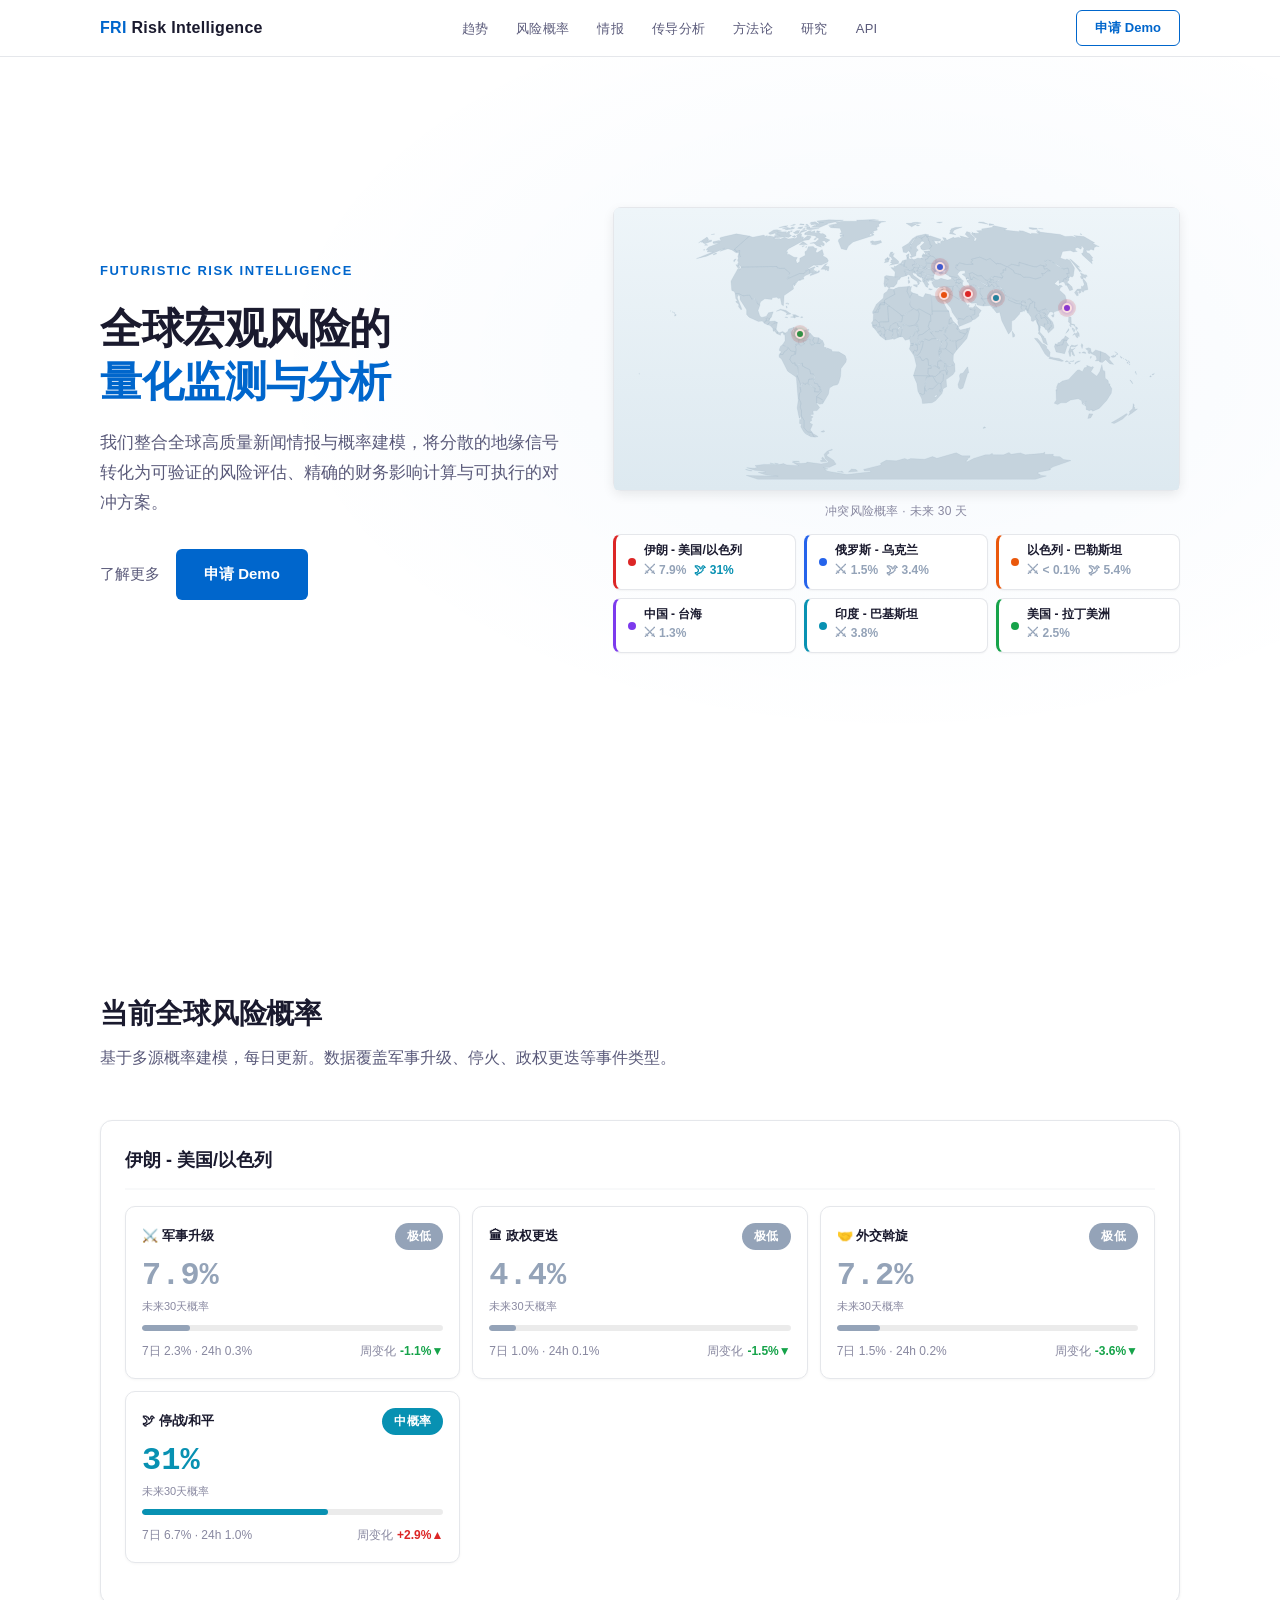
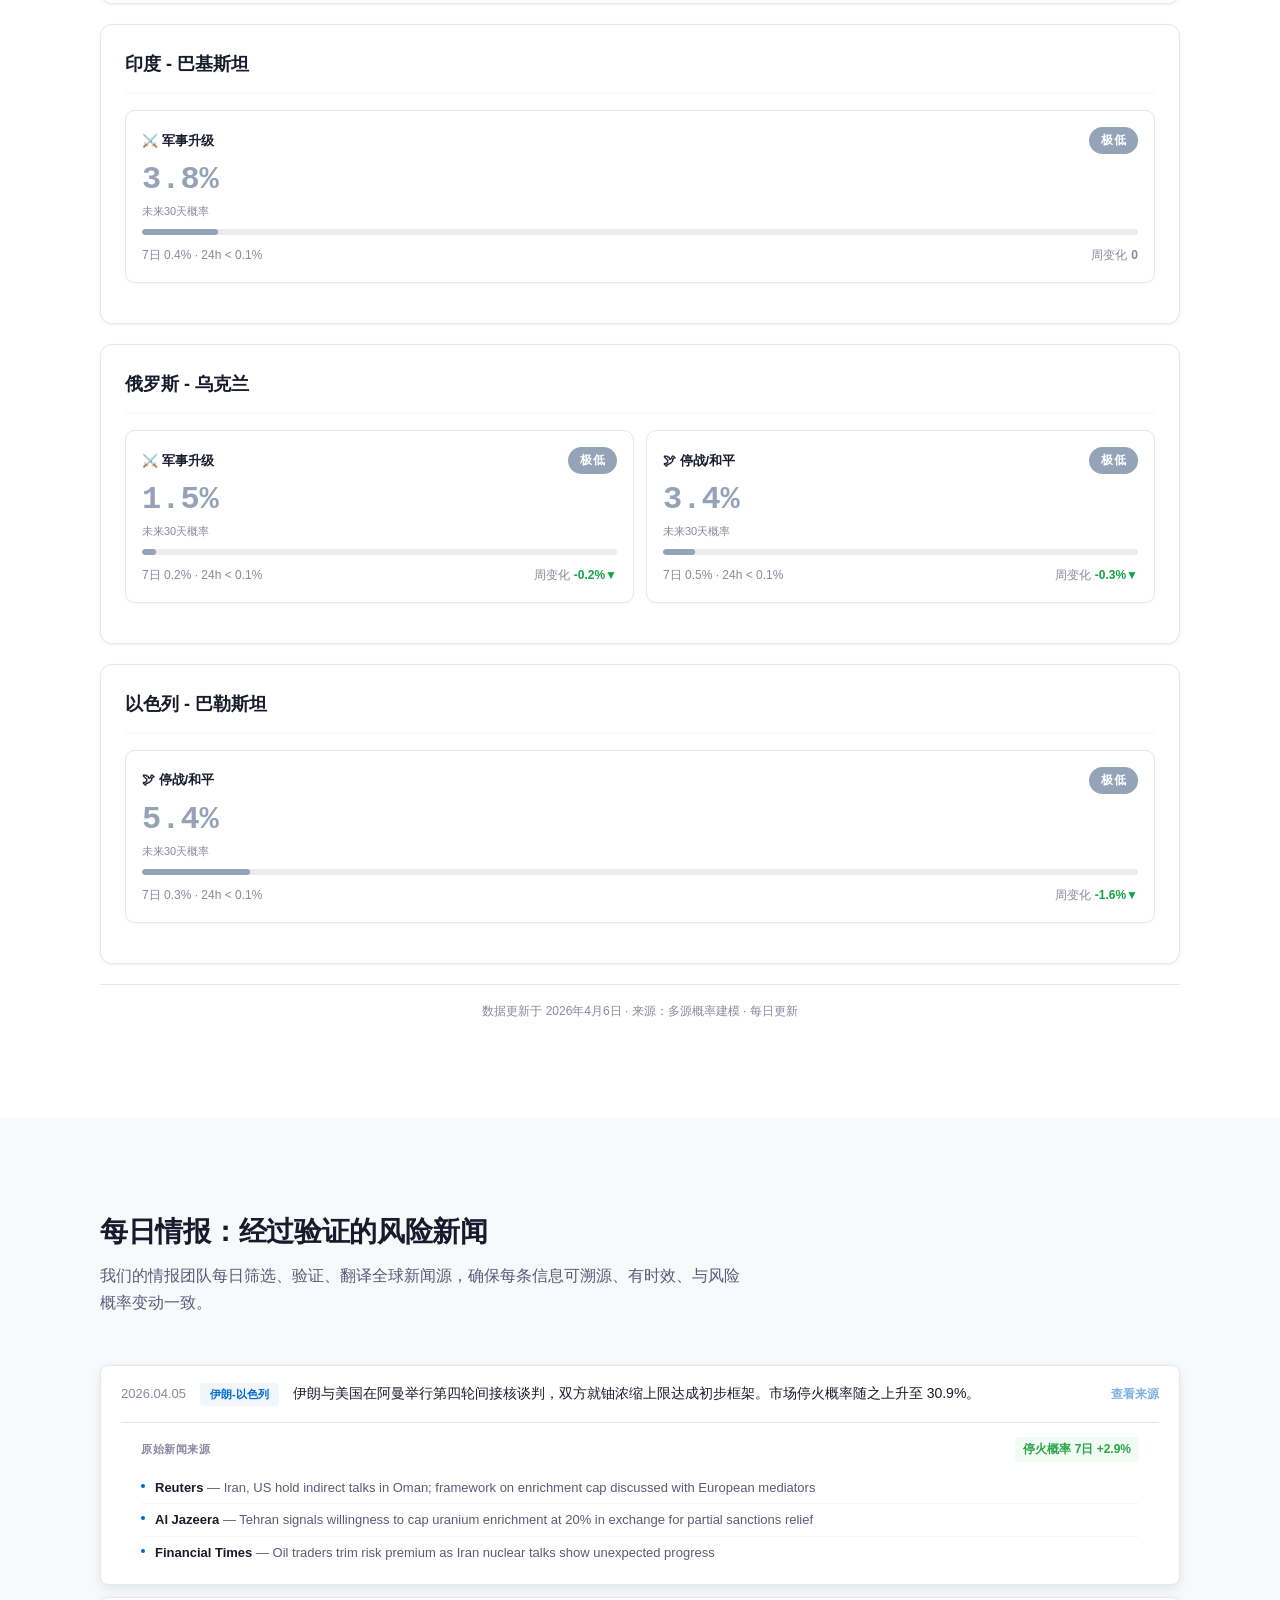
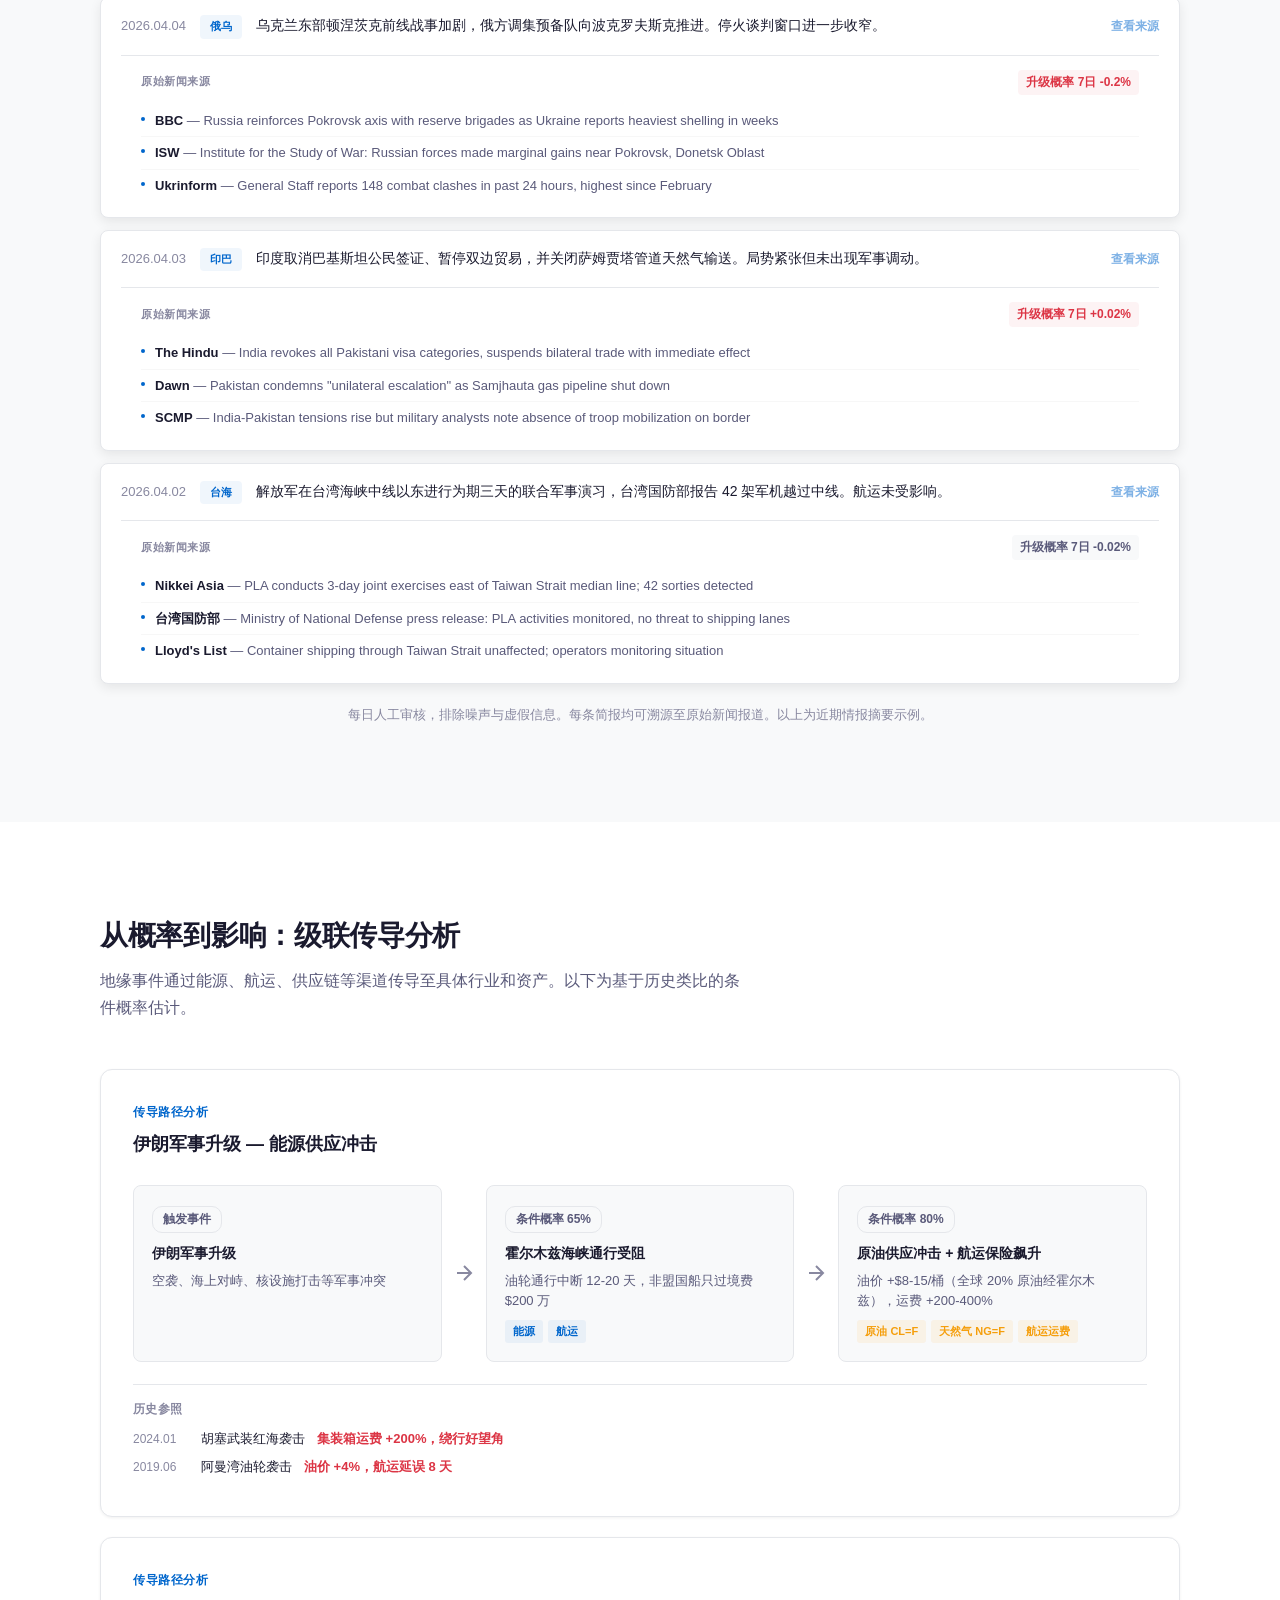
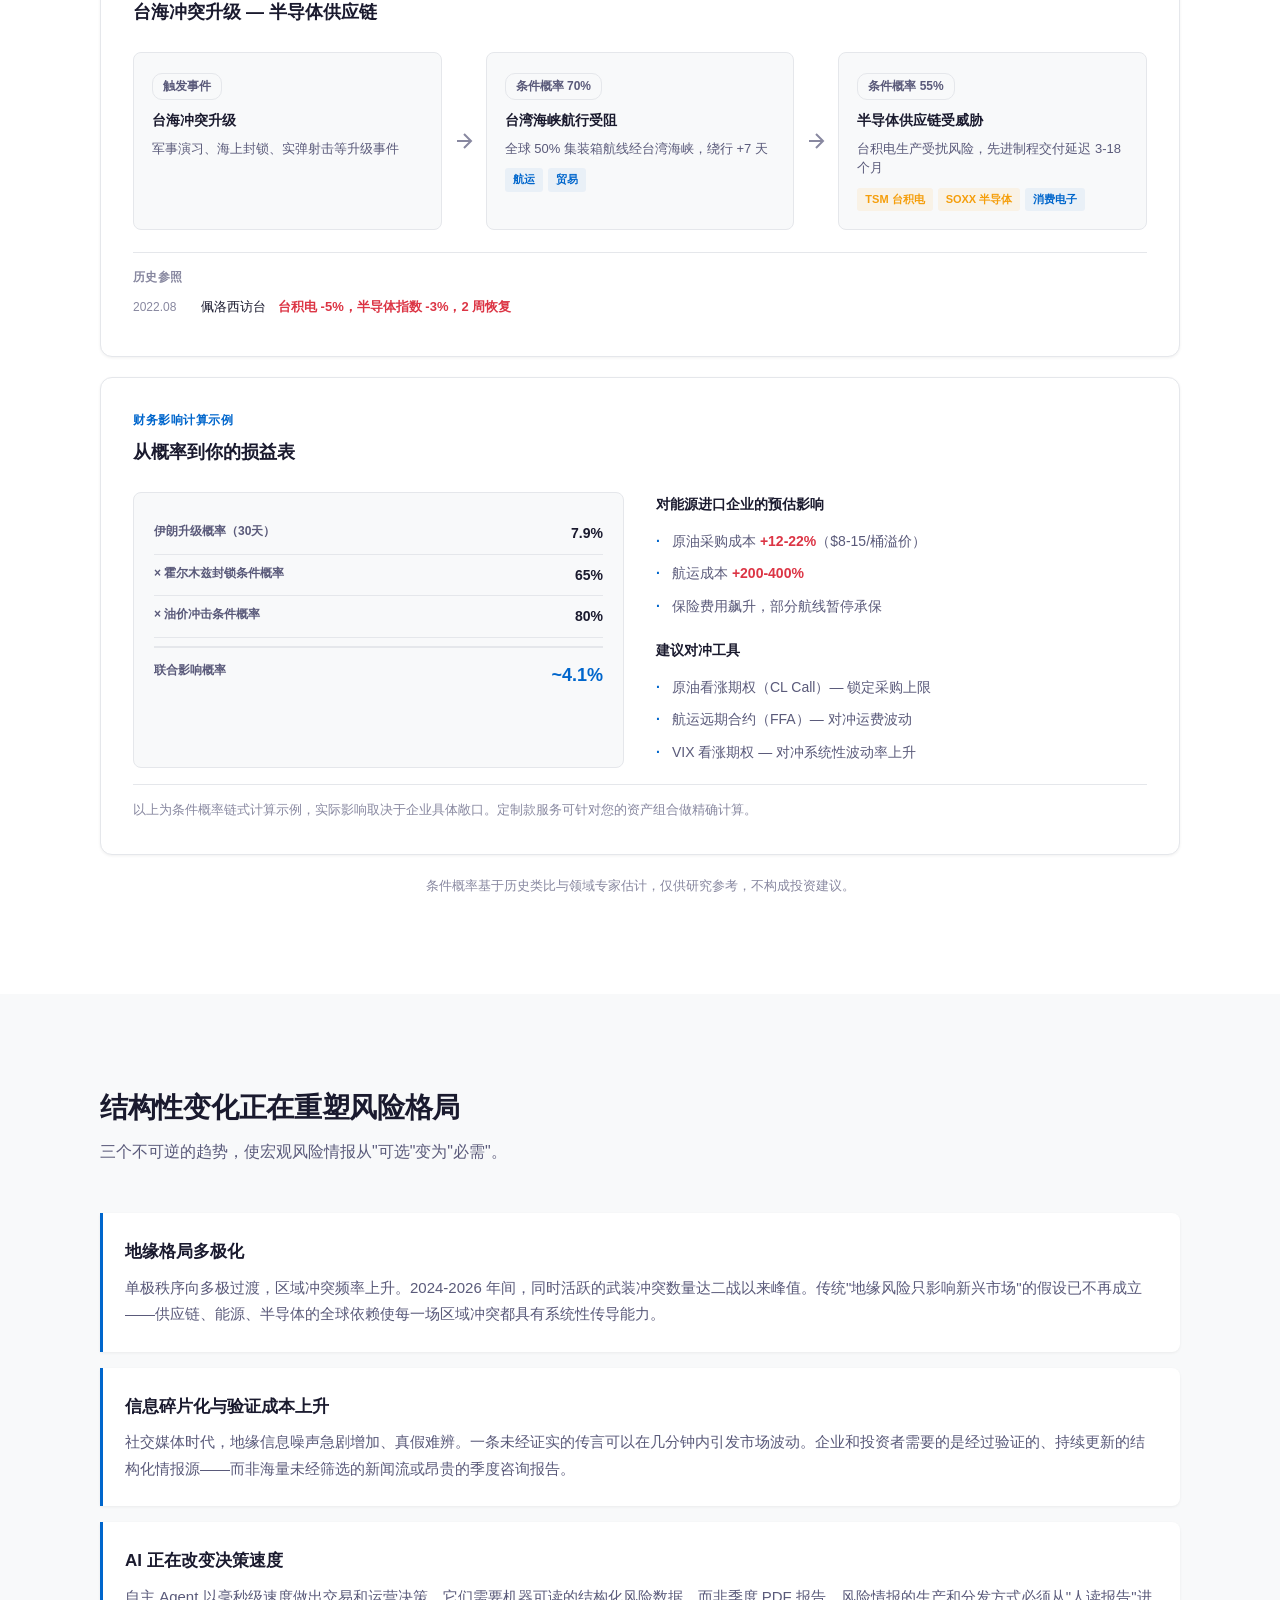
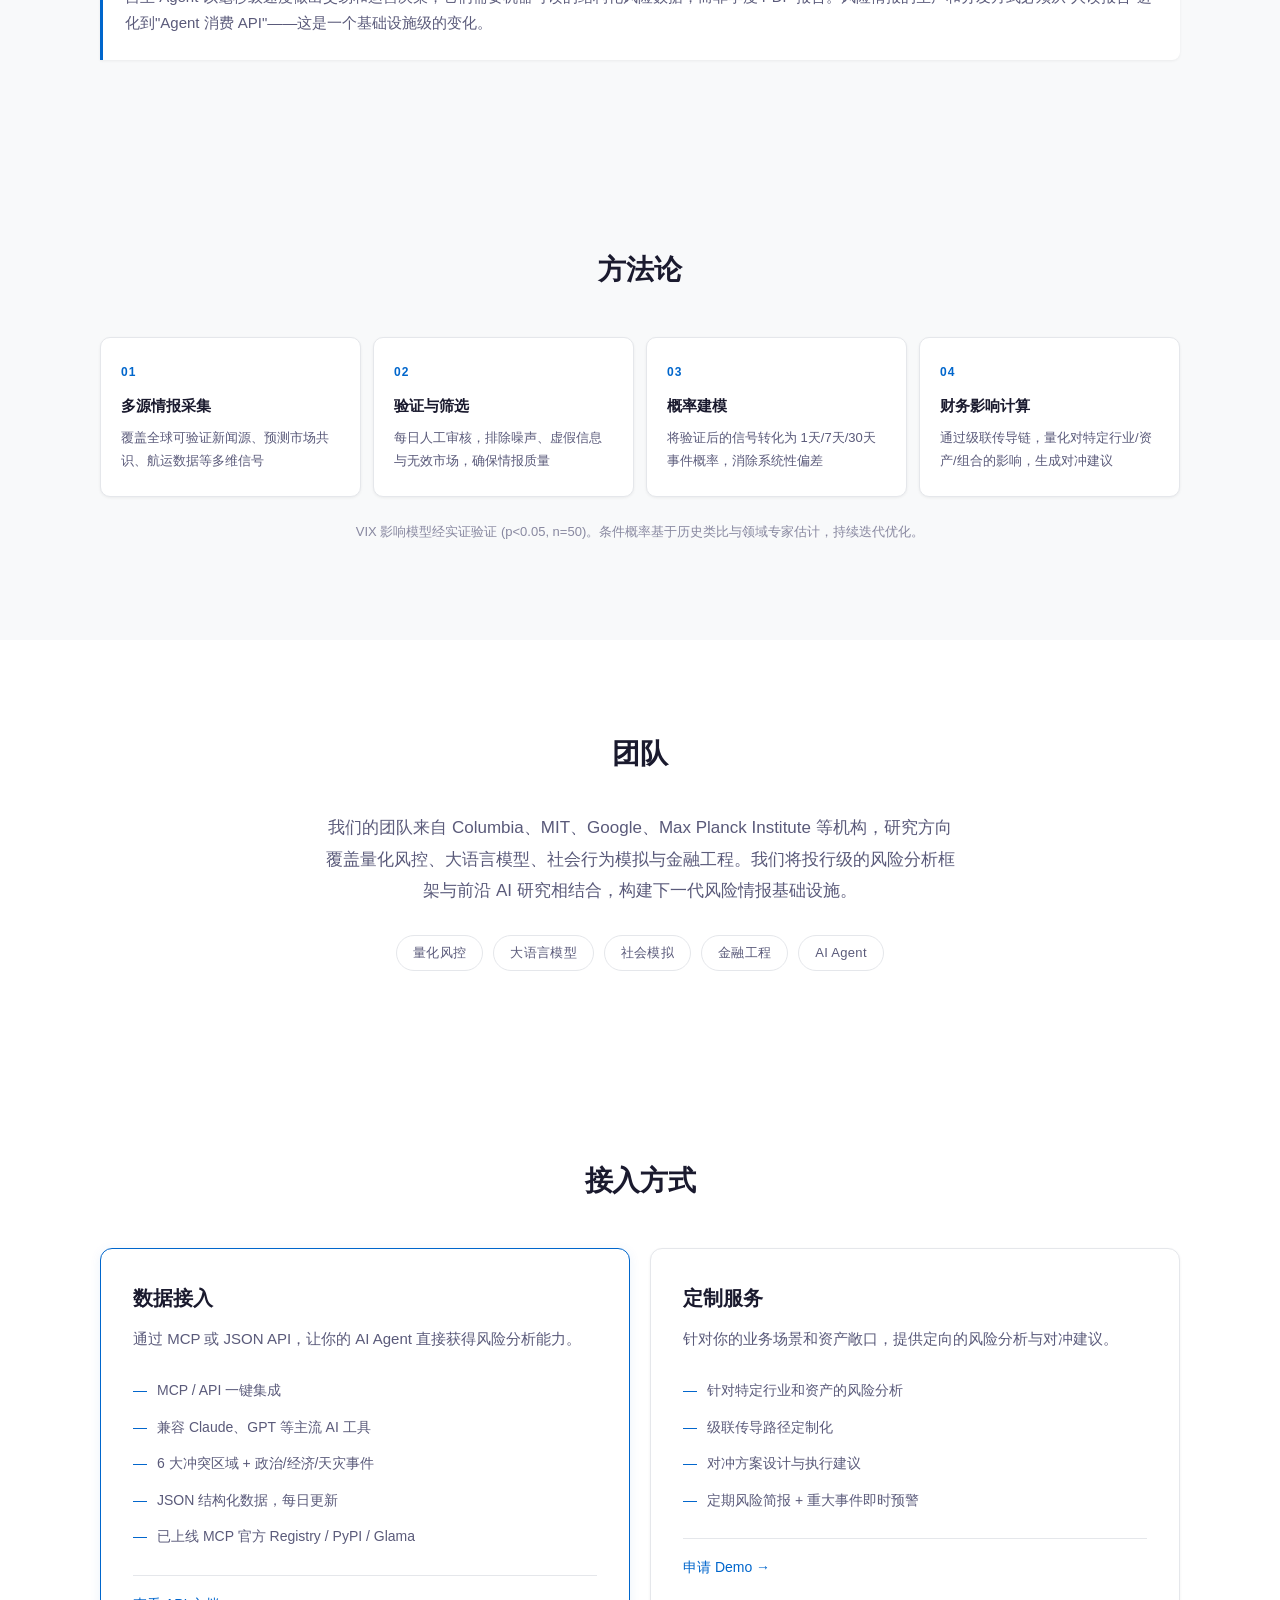
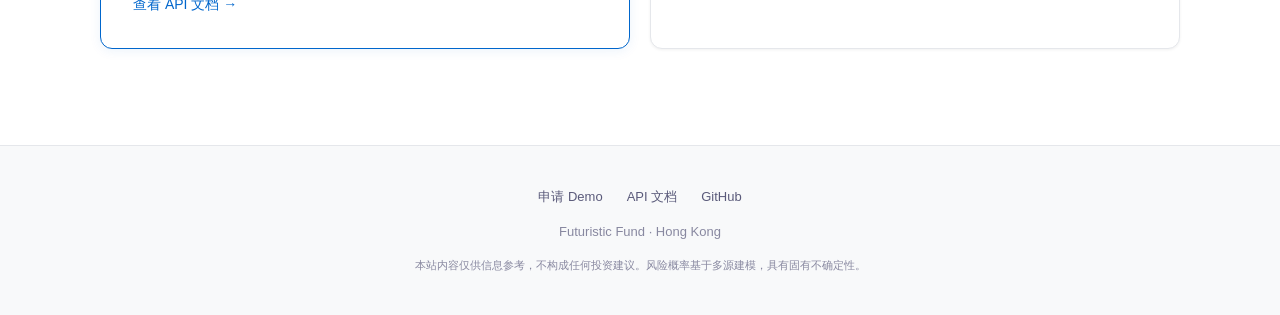
==== index.html @ d9638eed "layout: move trends below cascade, 2-col prob cards, extra-risks divider, mobile hamburger" ====
<!DOCTYPE html>
<html lang="zh-CN">
<head>
  <meta charset="UTF-8">
  <meta name="viewport" content="width=device-width, initial-scale=1.0">
  <title>Futuristic Risk Intelligence — 全球宏观风险量化监测</title>
  <meta name="description" content="用概率模型持续量化地缘冲突、政治变局、经济动荡等宏观风险。覆盖6大冲突区域，每日更新，为决策者提供结构化的风险视图。">
  <meta name="keywords" content="地缘风险情报,宏观风险监控,地缘政治风险分析,AI风控,风险概率预测,企业风控,供应链风险">

  <meta property="og:title" content="Futuristic Risk Intelligence — 全球宏观风险量化监测">
  <meta property="og:description" content="用概率模型持续量化地缘冲突、政治变局等宏观风险，为决策者提供结构化的风险视图。">
  <meta property="og:type" content="website">
  <meta property="og:url" content="https://futuristicrisks.com">
  <meta name="twitter:card" content="summary_large_image">
  <meta name="twitter:title" content="Futuristic Risk Intelligence">
  <meta name="twitter:description" content="全球宏观风险量化监测 — 覆盖6大冲突区域，每日更新">

  <script type="application/ld+json">
  {
    "@context": "https://schema.org",
    "@type": "Organization",
    "name": "Futuristic Risk Intelligence",
    "url": "https://futuristicrisks.com",
    "description": "全球宏观风险量化监测与分析服务"
  }
  </script>

  <link rel="stylesheet" href="css/style.css?v=3">
</head>
<body>

<!-- Navigation -->
<nav class="nav">
  <div class="nav-inner">
    <a href="index.html" class="nav-brand"><span>FRI</span> Risk Intelligence</a>
    <button class="nav-hamburger" onclick="this.classList.toggle('open');document.querySelector('.nav-links').classList.toggle('nav-open')" aria-label="菜单">
      <span></span><span></span><span></span>
    </button>
    <ul class="nav-links">
      <li><a href="#trends">趋势</a></li>
      <li><a href="#dashboard">风险概率</a></li>
      <li><a href="#news">情报</a></li>
      <li><a href="#cascade">传导分析</a></li>
      <li><a href="#method">方法论</a></li>
      <li><a href="blog/index.html">研究</a></li>
      <li><a href="api-docs.html">API</a></li>
    </ul>
    <a href="demo.html" class="nav-cta">申请 Demo</a>
  </div>
</nav>

<!-- S1: Hero -->
<section class="hero" id="hero">
  <div class="hero-bg"></div>
  <div class="container hero-grid">
    <div class="hero-text">
      <div class="hero-eyebrow">Futuristic Risk Intelligence</div>
      <h1>全球宏观风险的<br><span class="highlight">量化监测与分析</span></h1>
      <p class="hero-desc">
        我们整合全球高质量新闻情报与概率建模，将分散的地缘信号转化为可验证的风险评估、精确的财务影响计算与可执行的对冲方案。
      </p>
      <div class="hero-actions">
        <a href="#trends" class="hero-cta-secondary">了解更多</a>
        <a href="demo.html" class="hero-cta">申请 Demo</a>
      </div>
    </div>
    <div class="hero-visual">
      <div class="map-container">
        <svg class="world-map-svg" viewBox="0 0 960 480" xmlns="http://www.w3.org/2000/svg">
          <defs>
            <linearGradient id="ocean" x1="0" y1="0" x2="0" y2="1">
              <stop offset="0%" stop-color="#eef5f9"/>
              <stop offset="100%" stop-color="#dde9f0"/>
            </linearGradient>
          </defs>
          <rect width="960" height="480" fill="url(#ocean)" rx="8"/>
          <path d="M 917.5,281.1 L 917.2,282.4 L 913.8,283.7 L 913.7,282.6 L 917.5,281.1 Z M 912.0,285.1 L 912.5,286.8 L 909.7,286.9 L 911.0,284.7 L 912.0,285.1 Z M 43.0,280.9 L 43.0,282.3 L 42.8,282.4 L 42.5,281.1 L 43.0,280.9 Z M 563.4,239.0 L 576.3,249.3 L 576.0,259.9 L 578.6,265.0 L 576.7,266.7 L 564.5,268.4 L 562.6,262.5 L 555.3,259.5 L 552.7,254.5 L 552.1,248.9 L 555.6,245.7 L 554.8,239.5 L 563.4,239.0 Z M 459.4,159.3 L 459.3,164.3 L 451.4,164.1 L 451.3,171.3 L 449.1,171.5 L 448.8,177.0 L 438.9,177.9 L 444.5,176.5 L 452.9,161.5 L 459.1,160.8 L 459.4,159.3 Z M 216.1,100.4 L 212.7,96.6 L 209.7,95.5 L 211.8,91.5 L 210.0,90.3 L 210.5,86.3 L 215.1,82.0 L 213.2,80.3 L 213.4,72.0 L 207.3,74.2 L 207.0,71.4 L 203.9,70.7 L 230.0,47.7 L 235.7,49.6 L 254.9,45.9 L 256.4,48.2 L 260.6,46.6 L 258.8,48.4 L 264.9,47.5 L 273.8,49.5 L 275.0,50.7 L 271.3,51.9 L 274.1,52.4 L 281.2,51.7 L 281.8,53.2 L 289.8,49.8 L 295.8,52.5 L 306.7,51.1 L 304.8,53.4 L 311.7,49.2 L 309.7,46.8 L 315.7,42.6 L 318.5,44.0 L 318.7,46.5 L 316.1,47.7 L 319.1,48.2 L 317.2,50.6 L 321.0,48.7 L 322.0,50.2 L 320.6,53.6 L 328.7,47.3 L 333.4,47.8 L 335.0,48.9 L 331.4,53.8 L 322.4,55.1 L 296.5,69.1 L 292.2,74.1 L 294.9,74.5 L 293.9,78.9 L 297.0,78.4 L 305.9,83.6 L 311.3,84.0 L 309.0,88.9 L 310.9,94.4 L 315.4,90.8 L 315.6,85.3 L 324.9,80.4 L 324.1,74.5 L 327.9,71.8 L 330.0,65.6 L 338.4,65.3 L 341.4,68.5 L 344.7,68.7 L 342.6,74.1 L 344.9,76.0 L 353.6,70.6 L 356.1,79.2 L 354.6,80.9 L 361.9,85.4 L 363.9,89.0 L 363.0,91.9 L 352.1,97.0 L 338.5,97.1 L 325.0,106.3 L 340.4,99.8 L 341.9,101.1 L 339.2,102.9 L 339.0,107.9 L 341.4,109.3 L 345.2,108.9 L 348.3,105.8 L 349.0,108.8 L 345.7,110.5 L 333.1,115.1 L 333.7,112.7 L 338.3,110.5 L 332.2,110.9 L 332.5,105.6 L 329.7,104.6 L 322.4,111.3 L 315.0,111.3 L 294.8,120.4 L 293.6,119.6 L 297.5,115.2 L 298.5,110.3 L 289.2,102.3 L 282.0,102.7 L 276.9,101.3 L 276.8,99.3 L 216.1,100.4 Z M 319.0,65.2 L 321.1,64.1 L 323.7,64.1 L 320.3,66.0 L 319.0,65.2 Z M 343.9,40.6 L 344.6,38.5 L 350.2,39.9 L 349.9,40.5 L 343.9,40.6 Z M 325.4,66.2 L 326.6,65.4 L 327.6,66.0 L 326.0,67.3 L 325.4,66.2 Z M 325.0,35.8 L 323.2,36.6 L 319.6,35.9 L 324.5,34.3 L 325.0,35.8 Z M 330.6,30.4 L 329.8,30.4 L 327.0,30.3 L 330.4,29.8 L 330.6,30.4 Z M 329.1,27.9 L 328.8,29.3 L 325.2,29.2 L 326.5,27.6 L 329.1,27.9 Z M 332.8,37.1 L 326.7,36.1 L 327.7,32.9 L 323.5,32.0 L 328.3,31.3 L 332.4,31.9 L 333.7,34.4 L 348.1,35.0 L 332.8,37.1 Z M 304.7,29.1 L 306.5,29.4 L 299.9,29.9 L 302.1,29.3 L 304.7,29.1 Z M 307.1,27.8 L 308.5,28.2 L 303.4,28.6 L 306.4,27.7 L 307.1,27.8 Z M 362.5,94.2 L 358.6,98.2 L 365.3,99.7 L 364.2,106.8 L 361.9,106.3 L 362.5,103.8 L 359.3,106.1 L 358.0,104.1 L 351.5,104.2 L 358.2,95.8 L 362.5,94.2 Z M 323.5,58.7 L 328.4,62.1 L 314.6,62.5 L 320.8,57.1 L 323.5,58.7 Z M 344.8,41.6 L 347.1,40.7 L 351.2,43.9 L 354.7,43.4 L 359.2,45.8 L 360.5,48.9 L 356.6,50.0 L 366.7,54.4 L 360.6,58.9 L 357.2,55.6 L 354.6,55.9 L 353.6,57.2 L 357.2,60.4 L 357.2,62.9 L 355.6,64.7 L 349.8,62.0 L 352.5,66.5 L 344.4,64.1 L 339.7,59.7 L 332.6,60.0 L 342.5,57.8 L 347.6,53.4 L 347.5,51.5 L 342.4,49.6 L 343.1,47.5 L 323.3,45.2 L 326.0,44.2 L 323.5,44.2 L 324.9,41.9 L 330.6,39.0 L 335.5,38.4 L 333.1,41.2 L 341.3,38.5 L 340.9,42.3 L 344.8,41.6 Z M 321.6,37.6 L 327.7,38.2 L 315.6,42.3 L 317.5,39.2 L 321.6,37.6 Z M 280.0,33.3 L 290.4,30.4 L 295.4,30.1 L 290.6,32.5 L 280.0,33.3 Z M 205.4,86.9 L 207.5,86.7 L 203.7,91.8 L 203.3,88.6 L 205.4,86.9 Z M 316.9,26.8 L 322.9,27.8 L 322.8,28.7 L 314.9,28.6 L 316.9,26.8 Z M 213.7,101.7 L 209.7,100.9 L 207.0,96.2 L 212.2,96.9 L 213.7,101.7 Z M 277.2,36.9 L 284.7,39.1 L 275.8,41.2 L 270.7,43.8 L 264.9,44.9 L 262.5,42.7 L 271.1,37.3 L 277.2,36.9 Z M 303.8,33.9 L 307.3,33.6 L 304.0,35.7 L 292.7,37.0 L 290.1,37.1 L 295.4,35.4 L 285.8,35.3 L 293.2,32.6 L 300.7,34.7 L 301.0,32.7 L 304.9,32.1 L 303.8,33.9 Z M 298.9,40.0 L 297.6,44.7 L 301.6,46.9 L 296.4,49.9 L 291.0,48.9 L 276.4,50.4 L 272.8,48.9 L 272.6,47.1 L 282.2,46.1 L 273.0,45.7 L 278.1,44.0 L 273.0,43.4 L 278.6,40.8 L 292.8,40.2 L 292.6,43.2 L 295.7,40.0 L 298.9,40.0 Z M 308.4,40.8 L 308.0,39.3 L 311.1,38.3 L 316.0,38.5 L 313.1,40.2 L 314.7,41.1 L 312.5,43.2 L 307.4,43.9 L 304.4,41.3 L 308.4,40.8 Z M 300.0,38.8 L 302.4,38.7 L 303.1,39.2 L 300.1,40.7 L 300.0,38.8 Z M 321.2,32.0 L 317.5,35.7 L 311.7,34.5 L 313.6,32.9 L 321.2,32.0 Z M 334.8,24.3 L 341.8,23.2 L 347.4,26.7 L 334.1,28.7 L 336.2,26.6 L 332.5,26.0 L 334.8,24.3 Z M 344.5,22.0 L 365.0,20.0 L 389.6,20.8 L 361.2,26.8 L 363.1,27.0 L 349.0,33.2 L 335.1,32.6 L 340.4,29.6 L 344.8,30.3 L 341.9,28.6 L 348.6,26.7 L 347.8,25.0 L 355.9,24.6 L 347.3,24.5 L 344.5,22.0 Z M 343.2,53.0 L 341.5,53.7 L 339.4,53.8 L 341.3,51.3 L 344.2,51.7 L 343.2,53.0 Z M 308.9,48.2 L 307.4,49.9 L 302.4,48.4 L 306.8,46.7 L 308.9,48.2 Z M 342.2,98.0 L 345.6,98.5 L 347.3,100.1 L 343.7,99.3 L 342.2,98.0 Z M 340.7,105.7 L 341.0,107.0 L 344.5,107.3 L 342.3,108.6 L 339.8,107.5 L 340.7,105.7 Z M 216.1,100.4 L 276.8,99.3 L 276.9,101.3 L 282.0,102.7 L 289.2,102.3 L 298.5,110.3 L 294.3,120.4 L 315.0,111.3 L 322.4,111.3 L 329.7,104.6 L 332.5,105.6 L 332.3,111.8 L 324.3,114.9 L 321.5,118.6 L 322.8,120.5 L 313.8,122.5 L 317.8,122.5 L 313.1,123.0 L 309.4,128.0 L 308.4,126.4 L 308.6,129.5 L 305.6,132.7 L 306.3,127.4 L 305.4,130.3 L 304.0,129.9 L 304.9,137.4 L 288.9,148.8 L 287.8,166.2 L 284.9,164.3 L 282.4,153.0 L 278.9,153.8 L 276.3,151.7 L 268.6,152.4 L 268.4,155.2 L 256.1,154.3 L 249.2,158.9 L 247.1,164.4 L 243.9,162.9 L 241.2,154.5 L 234.1,154.9 L 230.1,147.9 L 219.1,149.1 L 211.7,145.2 L 205.9,145.8 L 204.2,141.6 L 200.0,140.0 L 198.6,124.2 L 210.6,102.6 L 213.8,103.0 L 213.3,105.6 L 216.1,100.4 Z M 104.8,180.4 L 105.8,182.0 L 103.3,183.7 L 102.9,181.5 L 104.8,180.4 Z M 103.8,178.5 L 102.6,179.1 L 102.1,178.1 L 102.4,177.8 L 103.8,178.5 Z M 102.2,177.4 L 102.0,177.7 L 100.8,177.6 L 101.0,177.3 L 102.2,177.4 Z M 99.5,175.9 L 100.1,177.0 L 100.0,177.1 L 99.0,177.0 L 99.5,175.9 Z M 96.6,174.5 L 96.2,175.4 L 95.5,174.9 L 96.1,174.4 L 96.6,174.5 Z M 154.3,70.5 L 152.9,72.1 L 151.9,70.9 L 154.3,70.5 Z M 173.4,76.6 L 174.6,77.6 L 168.5,79.8 L 169.1,78.0 L 173.4,76.6 Z M 230.0,47.7 L 203.9,70.7 L 207.0,71.4 L 207.3,74.2 L 213.4,72.0 L 213.2,80.3 L 215.1,82.0 L 211.6,84.9 L 210.2,83.1 L 212.1,76.2 L 207.2,76.0 L 200.3,71.2 L 193.6,69.2 L 179.7,73.6 L 187.9,68.2 L 157.5,81.8 L 140.0,86.0 L 168.5,74.2 L 158.0,74.8 L 160.9,71.5 L 157.7,71.9 L 156.9,70.1 L 161.0,66.2 L 179.0,59.4 L 170.1,60.3 L 168.1,59.7 L 168.2,57.3 L 177.9,55.1 L 181.6,56.2 L 179.7,50.8 L 182.5,49.6 L 207.8,43.9 L 230.0,47.7 Z M 155.1,61.9 L 157.2,62.1 L 159.3,63.1 L 153.9,63.1 L 155.1,61.9 Z M 667.4,99.8 L 665.0,101.9 L 665.4,105.8 L 660.7,104.9 L 661.1,109.8 L 656.3,111.5 L 660.1,116.3 L 659.6,118.6 L 645.2,115.9 L 644.3,118.1 L 639.0,117.6 L 634.2,123.2 L 630.3,121.8 L 624.1,114.8 L 617.9,115.4 L 608.5,109.7 L 603.2,111.3 L 606.0,121.4 L 601.0,118.6 L 597.9,120.1 L 597.2,117.3 L 591.1,112.3 L 596.7,110.6 L 595.6,106.2 L 586.1,107.0 L 580.2,102.0 L 580.2,99.4 L 581.1,96.5 L 583.8,98.0 L 583.5,96.1 L 587.0,93.2 L 598.4,96.0 L 610.1,95.5 L 606.1,92.4 L 608.8,89.7 L 607.2,87.0 L 621.3,83.4 L 632.6,88.4 L 638.5,85.7 L 649.7,95.4 L 650.2,94.0 L 656.6,94.8 L 667.4,99.8 Z M 606.0,121.4 L 603.2,111.3 L 608.5,109.7 L 617.9,115.4 L 624.1,114.8 L 630.3,121.8 L 634.2,123.2 L 638.9,118.8 L 638.3,120.8 L 644.8,122.6 L 642.5,124.6 L 639.8,124.4 L 639.3,122.4 L 636.5,123.0 L 635.7,126.3 L 633.7,126.2 L 636.4,130.1 L 635.8,132.9 L 610.9,117.4 L 607.8,120.0 L 608.5,121.4 L 606.0,121.4 Z M 826.5,243.6 L 835.2,247.1 L 842.3,253.3 L 840.9,256.9 L 848.6,265.8 L 842.0,264.5 L 834.9,257.6 L 829.3,262.3 L 825.4,261.7 L 826.5,243.6 Z M 855.0,246.5 L 855.3,249.6 L 854.4,246.9 L 850.3,244.0 L 855.0,246.5 Z M 851.3,252.6 L 847.3,253.9 L 844.0,252.3 L 848.6,250.2 L 850.2,251.5 L 853.7,247.9 L 851.3,252.6 Z M 859.9,251.2 L 862.8,254.5 L 862.4,255.3 L 860.7,254.5 L 859.9,251.2 Z M 826.5,243.6 L 825.4,261.7 L 823.4,259.4 L 817.2,259.7 L 820.0,256.7 L 818.6,251.3 L 808.4,246.2 L 806.7,247.8 L 804.4,244.2 L 808.6,242.5 L 805.0,242.5 L 800.9,238.9 L 805.5,237.4 L 809.4,238.5 L 810.4,244.0 L 812.8,245.7 L 817.9,241.1 L 826.5,243.6 Z M 786.1,261.1 L 784.5,264.6 L 782.4,265.2 L 783.6,262.2 L 786.1,261.1 Z M 809.2,255.5 L 809.1,253.4 L 810.2,251.5 L 810.6,253.6 L 809.2,255.5 Z M 769.6,224.8 L 768.3,227.3 L 772.6,233.8 L 769.7,234.1 L 765.3,247.5 L 750.9,244.5 L 747.9,235.2 L 749.6,230.7 L 751.7,234.2 L 759.8,232.9 L 761.8,232.3 L 764.6,224.3 L 769.6,224.8 Z M 797.9,244.1 L 800.6,244.9 L 801.4,247.1 L 794.3,245.8 L 797.9,244.1 Z M 791.7,246.9 L 790.0,246.4 L 789.6,245.2 L 792.1,245.0 L 791.7,246.9 Z M 794.5,230.3 L 796.4,233.2 L 795.0,238.8 L 793.2,233.5 L 794.5,230.3 Z M 782.2,233.9 L 787.9,232.4 L 784.1,235.7 L 775.5,235.7 L 775.1,237.8 L 777.3,240.3 L 783.3,238.0 L 778.7,241.6 L 782.4,251.2 L 780.1,251.0 L 781.4,248.8 L 778.4,249.1 L 777.3,243.6 L 775.6,244.5 L 775.6,251.7 L 774.0,252.1 L 771.9,244.1 L 775.1,234.8 L 777.2,232.7 L 782.2,233.9 Z M 774.4,264.9 L 771.3,262.9 L 773.6,262.4 L 775.6,264.1 L 774.4,264.9 Z M 777.3,260.1 L 779.0,259.9 L 781.2,258.9 L 780.8,260.4 L 773.8,260.9 L 777.3,260.1 Z M 769.8,259.6 L 771.9,260.6 L 765.9,261.5 L 769.0,258.9 L 769.8,259.6 Z M 746.2,254.2 L 756.2,255.7 L 763.5,259.6 L 760.7,260.7 L 738.5,255.4 L 740.3,252.7 L 746.2,254.2 Z M 736.6,239.3 L 740.7,244.9 L 739.7,252.6 L 737.0,252.7 L 732.0,248.1 L 722.4,231.3 L 713.9,221.1 L 719.3,221.7 L 727.4,230.5 L 732.0,232.4 L 735.3,236.0 L 734.3,238.3 L 736.6,239.3 Z M 336.4,382.0 L 346.1,387.5 L 345.7,388.8 L 338.9,387.9 L 336.4,382.0 Z M 344.1,320.4 L 344.1,332.2 L 349.4,339.0 L 344.9,344.1 L 337.9,344.4 L 338.6,350.5 L 333.3,350.6 L 334.4,353.3 L 338.2,354.7 L 335.1,357.3 L 335.6,361.5 L 332.2,362.9 L 332.3,364.9 L 337.3,367.5 L 333.2,376.9 L 337.1,381.3 L 328.8,380.3 L 322.6,373.1 L 322.9,360.8 L 318.5,353.8 L 318.4,343.6 L 316.3,338.4 L 317.6,331.5 L 314.3,323.6 L 314.8,315.5 L 317.4,311.2 L 316.1,304.6 L 318.6,303.2 L 320.5,297.1 L 325.3,299.8 L 326.0,297.5 L 328.8,297.7 L 334.1,302.8 L 341.8,306.4 L 340.5,311.8 L 347.5,312.6 L 350.7,307.4 L 352.2,311.3 L 344.1,320.4 Z M 336.4,382.0 L 338.9,387.9 L 342.2,389.1 L 334.3,388.4 L 324.0,382.6 L 332.9,385.8 L 333.3,382.8 L 336.4,382.0 Z M 311.3,285.3 L 317.0,300.0 L 319.1,300.3 L 316.1,304.6 L 317.4,311.2 L 314.8,315.5 L 314.3,323.6 L 317.6,331.5 L 316.3,338.4 L 318.4,343.6 L 318.5,353.8 L 322.9,360.8 L 322.6,373.1 L 328.8,380.3 L 336.1,381.1 L 332.0,382.7 L 332.8,385.2 L 322.7,381.0 L 317.2,371.4 L 318.6,366.7 L 315.0,365.9 L 315.3,358.9 L 318.1,359.9 L 317.3,354.2 L 315.6,353.5 L 316.0,356.9 L 314.5,356.5 L 311.0,339.7 L 312.8,326.6 L 309.6,287.4 L 311.3,285.3 Z M 552.1,248.9 L 555.3,259.5 L 551.1,259.7 L 549.7,261.8 L 549.3,269.2 L 552.3,270.2 L 552.5,273.2 L 546.4,268.6 L 534.2,267.2 L 533.3,256.6 L 529.3,255.7 L 526.6,258.6 L 522.8,258.8 L 520.1,252.7 L 509.9,252.4 L 513.4,248.9 L 515.8,250.2 L 519.3,246.2 L 523.4,237.5 L 525.5,224.6 L 527.8,222.3 L 535.0,225.1 L 539.9,222.1 L 547.2,221.8 L 555.8,226.6 L 556.6,230.2 L 551.6,242.7 L 552.1,248.9 Z M 582.2,241.0 L 580.7,228.6 L 583.5,224.5 L 590.4,222.4 L 599.8,210.0 L 599.6,204.6 L 604.9,202.9 L 599.3,221.5 L 582.2,241.0 Z M 576.3,249.3 L 563.4,239.0 L 566.1,231.0 L 563.5,224.5 L 566.6,221.0 L 573.7,226.3 L 582.8,225.4 L 580.7,228.6 L 582.2,241.0 L 576.3,249.3 Z M 540.2,213.4 L 538.3,212.2 L 537.5,211.4 L 537.6,208.2 L 533.6,201.3 L 536.0,192.7 L 538.1,192.9 L 537.6,180.7 L 540.4,180.7 L 540.2,175.1 L 568.7,175.1 L 570.7,184.5 L 573.1,186.2 L 569.4,189.1 L 568.5,198.6 L 563.8,206.7 L 563.2,212.2 L 560.0,202.2 L 556.7,209.0 L 553.4,207.7 L 550.9,210.2 L 545.5,210.0 L 541.3,207.7 L 540.1,211.5 L 539.3,212.0 L 538.5,212.3 L 540.2,213.4 Z M 537.6,181.8 L 538.1,192.9 L 536.0,192.7 L 533.6,201.3 L 535.9,205.3 L 524.0,214.4 L 517.5,215.7 L 514.2,209.7 L 517.9,208.5 L 515.6,199.2 L 513.0,196.3 L 517.0,190.0 L 518.4,179.6 L 515.7,172.7 L 518.1,171.2 L 537.6,181.8 Z M 306.7,181.5 L 306.3,186.1 L 299.7,185.3 L 304.9,184.4 L 303.2,180.9 L 306.7,181.5 Z M 306.3,186.1 L 307.1,181.0 L 314.6,184.5 L 308.9,185.0 L 306.9,187.3 L 306.3,186.1 Z M 791.6,44.5 L 792.2,43.5 L 794.9,45.1 L 793.2,45.2 L 791.6,44.5 Z M 587.3,107.5 L 583.1,112.3 L 589.0,120.0 L 587.7,121.9 L 581.7,118.1 L 568.9,115.6 L 560.7,110.6 L 563.6,107.9 L 562.2,106.8 L 565.2,105.7 L 563.0,104.3 L 566.0,103.4 L 565.7,98.8 L 555.1,96.1 L 550.8,91.4 L 546.8,92.1 L 545.3,89.5 L 548.0,88.7 L 543.1,82.9 L 537.3,81.3 L 534.8,77.9 L 534.5,74.7 L 537.2,71.4 L 534.9,70.2 L 540.2,64.2 L 537.0,62.5 L 536.0,57.0 L 533.2,54.2 L 534.4,52.4 L 531.1,49.2 L 536.8,47.2 L 554.7,53.0 L 555.4,54.6 L 550.9,56.5 L 540.9,55.0 L 544.4,56.7 L 545.7,60.4 L 550.0,61.8 L 549.3,58.6 L 554.3,60.1 L 555.7,59.5 L 553.9,57.7 L 557.4,55.3 L 561.2,56.3 L 558.1,50.3 L 563.4,51.1 L 565.0,54.9 L 576.2,49.7 L 577.6,49.8 L 576.5,51.2 L 585.3,49.6 L 588.0,51.0 L 589.3,49.5 L 587.2,47.3 L 603.7,51.5 L 596.4,44.6 L 599.0,40.1 L 605.2,41.9 L 604.8,43.7 L 612.6,50.7 L 611.3,55.7 L 613.6,56.1 L 616.1,52.3 L 606.9,43.7 L 608.9,42.1 L 607.3,40.5 L 613.1,44.3 L 611.1,42.7 L 621.0,43.0 L 615.8,38.7 L 625.9,38.1 L 624.0,35.5 L 643.2,32.7 L 643.0,30.9 L 645.6,30.0 L 667.6,35.0 L 663.2,37.5 L 689.8,40.2 L 687.7,38.5 L 694.5,38.9 L 709.8,45.2 L 708.5,42.8 L 722.7,43.6 L 718.6,41.5 L 719.5,40.5 L 758.0,45.0 L 766.2,48.3 L 778.0,48.0 L 784.2,50.0 L 785.3,49.3 L 780.8,46.8 L 797.8,48.4 L 816.3,59.0 L 812.8,59.9 L 824.1,65.6 L 819.8,65.1 L 815.6,67.2 L 814.8,71.7 L 809.8,70.0 L 807.2,72.0 L 801.5,71.8 L 803.4,75.9 L 807.5,77.6 L 813.2,84.8 L 811.0,86.1 L 813.4,89.1 L 810.9,89.8 L 812.2,95.0 L 795.3,79.8 L 794.1,77.0 L 796.6,76.4 L 797.9,68.5 L 795.0,65.0 L 793.0,65.2 L 794.4,67.3 L 792.8,70.0 L 787.5,66.9 L 783.5,67.8 L 783.5,72.0 L 786.9,73.6 L 780.4,74.6 L 775.1,72.3 L 761.7,73.9 L 758.1,85.1 L 766.6,87.7 L 769.2,86.5 L 774.7,89.4 L 782.1,101.9 L 780.0,115.7 L 778.0,117.3 L 774.4,116.0 L 772.9,118.9 L 768.8,111.4 L 773.0,110.9 L 771.1,101.8 L 763.7,103.7 L 752.9,98.3 L 743.2,90.2 L 736.9,88.5 L 731.3,90.3 L 734.0,92.4 L 734.3,97.3 L 732.4,99.0 L 723.6,97.0 L 717.6,100.0 L 712.6,99.6 L 687.8,92.2 L 687.9,98.4 L 675.7,95.5 L 667.4,99.8 L 656.6,94.8 L 650.2,94.0 L 649.7,95.4 L 638.5,85.7 L 632.6,88.4 L 621.3,83.4 L 607.2,87.0 L 608.8,89.7 L 606.1,92.4 L 610.1,95.5 L 598.4,96.0 L 587.0,93.2 L 583.5,96.1 L 583.8,98.0 L 581.1,96.5 L 580.2,102.0 L 587.3,107.5 Z M 620.8,23.6 L 627.7,24.1 L 635.6,27.6 L 618.5,24.8 L 620.8,23.6 Z M 639.0,26.8 L 644.5,28.0 L 645.1,28.8 L 637.3,29.6 L 636.7,26.9 L 639.0,26.8 Z M 705.9,33.3 L 718.2,34.5 L 719.5,36.1 L 711.3,36.6 L 705.9,35.2 L 704.4,33.7 L 705.9,33.3 Z M 724.1,35.0 L 729.2,35.6 L 720.5,34.7 L 724.1,35.0 Z M 716.9,39.3 L 719.0,38.2 L 723.7,39.7 L 721.2,39.7 L 716.9,39.3 Z M 547.8,24.4 L 555.3,23.8 L 557.8,24.2 L 552.7,25.4 L 547.8,24.4 Z M 526.9,86.2 L 523.1,86.2 L 520.6,85.9 L 523.6,83.9 L 526.9,86.2 Z M 570.2,38.5 L 573.0,36.6 L 572.0,35.6 L 579.4,33.0 L 591.3,32.4 L 577.8,37.3 L 575.1,41.6 L 580.8,45.3 L 569.6,43.6 L 571.9,38.8 L 570.2,38.5 Z M 776.6,87.8 L 790.9,100.5 L 787.0,99.6 L 794.1,108.2 L 791.2,106.5 L 791.3,108.6 L 773.8,86.4 L 776.6,87.8 Z M 160.9,53.6 L 158.9,55.7 L 165.5,54.3 L 165.9,56.5 L 154.4,60.8 L 151.0,59.1 L 152.1,58.1 L 148.2,58.0 L 150.1,56.2 L 143.7,59.0 L 158.1,49.4 L 160.9,53.6 Z M 167.6,44.9 L 165.1,45.1 L 171.0,44.1 L 170.3,44.4 L 167.6,44.9 Z M 553.2,108.6 L 560.3,110.0 L 560.0,111.0 L 554.9,113.0 L 551.4,110.4 L 553.2,108.6 Z M 291.9,161.8 L 294.6,161.6 L 294.5,162.3 L 291.8,162.8 L 291.9,161.8 Z M 294.8,161.1 L 296.5,162.3 L 295.7,164.3 L 295.6,162.5 L 294.8,161.1 Z M 293.0,166.2 L 294.2,168.6 L 293.4,170.3 L 292.2,167.9 L 293.0,166.2 Z M 351.2,379.9 L 356.0,377.9 L 358.1,379.1 L 355.3,380.9 L 351.2,379.9 Z M 503.3,26.1 L 505.9,25.4 L 513.5,27.5 L 505.6,31.9 L 496.0,26.1 L 503.3,26.1 Z M 535.2,48.0 L 531.1,49.2 L 531.4,47.5 L 528.9,46.6 L 524.4,50.1 L 517.8,48.5 L 515.8,50.7 L 512.3,50.3 L 505.6,61.3 L 503.7,61.2 L 504.1,71.1 L 501.9,74.4 L 500.4,72.8 L 496.7,75.8 L 491.3,75.0 L 489.6,66.4 L 499.8,60.2 L 506.7,52.1 L 514.0,47.4 L 529.1,44.3 L 535.0,45.9 L 532.9,46.6 L 535.2,48.0 Z M 521.8,25.4 L 515.5,26.6 L 506.4,24.9 L 514.6,24.2 L 521.8,25.4 Z M 519.1,29.7 L 515.8,30.5 L 512.7,28.9 L 515.9,28.5 L 519.1,29.7 Z M 411.6,20.8 L 441.0,19.4 L 449.6,20.7 L 433.0,21.5 L 461.7,23.1 L 449.5,25.1 L 453.0,25.2 L 449.3,27.9 L 450.3,31.5 L 445.0,32.2 L 447.7,33.4 L 445.9,35.4 L 447.6,37.3 L 440.1,39.5 L 441.6,42.0 L 437.4,41.7 L 441.9,45.5 L 438.6,45.9 L 435.6,43.7 L 433.5,46.5 L 440.6,46.7 L 406.0,57.8 L 398.1,64.7 L 394.9,71.2 L 386.0,69.3 L 380.9,56.2 L 381.5,53.6 L 390.0,47.2 L 384.8,48.7 L 383.6,46.3 L 389.8,45.7 L 383.3,43.2 L 386.4,41.1 L 383.8,34.6 L 368.4,33.4 L 365.4,31.4 L 373.5,30.7 L 364.3,29.3 L 378.6,26.6 L 379.8,25.9 L 376.3,25.2 L 387.1,22.3 L 413.8,22.4 L 411.6,20.8 Z M 628.5,371.3 L 631.4,373.0 L 626.9,374.4 L 627.4,372.9 L 628.5,371.3 Z M 786.1,261.1 L 788.6,259.8 L 792.0,259.7 L 786.3,262.5 L 786.1,261.1 Z M 518.7,315.9 L 519.9,314.5 L 523.7,317.2 L 527.2,315.5 L 527.6,305.3 L 529.8,311.0 L 531.5,310.7 L 535.7,306.7 L 541.3,307.3 L 550.8,297.8 L 555.0,298.3 L 556.0,308.3 L 554.1,308.0 L 553.1,310.8 L 554.4,312.3 L 558.2,310.8 L 557.0,315.1 L 546.0,327.5 L 540.0,330.8 L 523.8,332.2 L 522.8,324.5 L 518.7,315.9 Z M 548.6,316.9 L 548.1,320.0 L 545.4,321.6 L 543.8,319.5 L 548.6,316.9 Z M 205.9,145.8 L 211.7,145.2 L 219.1,149.1 L 230.1,147.9 L 234.1,154.9 L 239.9,153.4 L 243.9,162.9 L 248.1,164.3 L 244.6,173.9 L 247.9,183.9 L 251.2,185.8 L 258.8,183.8 L 262.3,177.9 L 270.3,176.4 L 267.2,185.5 L 259.4,186.7 L 258.1,188.3 L 260.1,191.6 L 257.0,191.6 L 255.4,195.9 L 251.8,192.0 L 245.2,192.8 L 229.3,185.4 L 225.2,180.8 L 225.2,172.9 L 214.2,155.7 L 213.9,149.6 L 210.7,147.8 L 209.5,152.4 L 217.2,171.8 L 215.6,172.8 L 211.5,167.5 L 212.0,163.9 L 206.6,159.2 L 209.4,156.8 L 206.9,154.1 L 205.9,145.8 Z M 344.1,320.4 L 353.9,325.5 L 355.6,327.4 L 355.0,332.1 L 349.6,333.4 L 344.0,330.7 L 344.1,320.4 Z M 355.7,330.3 L 353.9,325.5 L 344.1,320.4 L 352.2,311.3 L 352.0,309.0 L 349.5,308.0 L 349.8,303.2 L 347.2,303.0 L 345.8,298.6 L 340.6,297.8 L 340.7,286.9 L 338.5,281.7 L 333.8,281.6 L 332.5,274.7 L 320.2,268.5 L 320.1,263.5 L 313.1,267.0 L 307.5,267.0 L 307.4,262.7 L 303.3,264.3 L 298.6,257.3 L 301.0,251.0 L 308.3,248.3 L 309.3,239.5 L 307.9,234.8 L 309.8,233.6 L 308.4,231.6 L 314.0,230.7 L 315.1,233.2 L 318.8,234.1 L 324.2,230.2 L 322.0,229.4 L 320.8,225.0 L 325.0,225.8 L 330.9,221.9 L 332.7,222.4 L 332.6,228.7 L 334.9,232.7 L 342.3,231.3 L 342.4,229.3 L 349.9,230.4 L 354.0,224.6 L 357.1,231.5 L 356.1,236.5 L 360.5,237.0 L 360.6,239.8 L 362.4,237.9 L 369.6,240.6 L 370.4,243.8 L 381.8,244.3 L 392.6,250.7 L 394.8,256.8 L 394.0,261.4 L 385.6,272.7 L 384.8,286.1 L 381.5,297.4 L 379.1,300.3 L 372.8,301.3 L 366.0,305.6 L 364.1,316.1 L 355.7,330.3 Z M 310.0,266.8 L 320.1,263.5 L 320.2,268.5 L 332.5,274.7 L 333.8,281.6 L 338.5,281.7 L 340.3,291.9 L 337.1,290.2 L 330.7,291.0 L 329.2,298.3 L 326.0,297.5 L 325.3,299.8 L 320.5,297.1 L 317.0,300.0 L 311.3,285.3 L 312.4,271.3 L 310.0,266.8 Z M 308.3,248.3 L 301.0,251.0 L 298.6,257.3 L 303.3,264.3 L 307.4,262.7 L 307.5,267.0 L 310.0,266.8 L 312.4,271.3 L 312.5,282.3 L 309.6,287.4 L 294.9,277.1 L 284.4,256.4 L 280.6,253.4 L 280.1,249.5 L 282.7,245.8 L 282.4,248.6 L 286.9,249.0 L 288.7,244.7 L 294.3,240.7 L 295.3,236.5 L 300.4,242.8 L 307.8,243.9 L 306.3,246.7 L 308.3,248.3 Z M 315.6,232.8 L 314.0,230.7 L 308.4,231.6 L 309.8,233.6 L 307.9,234.8 L 309.3,239.5 L 308.3,248.3 L 306.3,246.7 L 307.8,243.9 L 300.4,242.8 L 295.3,236.5 L 286.1,232.5 L 290.5,225.6 L 290.2,212.6 L 294.7,210.0 L 296.8,205.5 L 306.2,202.6 L 300.5,210.9 L 303.5,216.9 L 314.7,219.4 L 313.4,228.5 L 315.6,232.8 Z M 290.5,212.2 L 289.0,216.2 L 286.2,211.3 L 283.0,213.2 L 282.8,216.1 L 276.7,213.4 L 277.9,209.7 L 280.5,211.9 L 286.5,209.7 L 290.5,212.2 Z M 277.9,209.7 L 276.7,213.4 L 272.0,208.3 L 271.6,209.7 L 270.3,208.7 L 269.8,206.0 L 275.4,205.9 L 277.9,209.7 Z M 275.4,205.9 L 270.4,205.5 L 266.0,200.4 L 273.2,195.2 L 277.6,194.6 L 275.4,205.9 Z M 277.6,194.6 L 273.2,195.2 L 266.9,200.2 L 262.3,196.2 L 266.3,192.2 L 273.4,191.8 L 277.6,194.6 Z M 262.3,196.2 L 266.1,198.0 L 265.5,199.7 L 260.3,198.1 L 262.3,196.2 Z M 255.4,195.9 L 257.0,191.6 L 260.1,191.6 L 258.1,188.3 L 259.4,186.7 L 263.9,186.8 L 263.1,192.1 L 265.5,192.6 L 262.3,196.2 L 260.3,198.1 L 255.4,195.9 Z M 263.9,186.8 L 266.6,185.3 L 263.1,192.1 L 263.6,189.0 L 263.9,186.8 Z M 330.9,221.9 L 325.0,225.8 L 320.8,225.0 L 322.0,229.4 L 324.2,230.2 L 316.9,234.3 L 313.4,228.5 L 314.7,219.4 L 303.5,216.9 L 300.5,210.9 L 301.6,207.2 L 304.1,204.0 L 305.7,203.5 L 303.6,208.9 L 305.5,210.9 L 305.4,205.8 L 309.2,202.5 L 313.2,207.0 L 321.2,208.3 L 328.6,206.5 L 326.5,207.3 L 327.3,208.6 L 333.6,213.0 L 329.3,219.7 L 330.9,221.9 Z M 341.0,231.0 L 336.1,232.8 L 333.4,231.4 L 332.7,222.4 L 329.3,219.7 L 333.6,213.0 L 339.8,219.7 L 337.4,225.0 L 341.0,231.0 Z M 346.0,229.9 L 342.4,229.3 L 341.0,231.0 L 338.5,227.0 L 337.4,225.0 L 339.8,219.7 L 347.6,220.3 L 346.0,229.9 Z M 353.1,224.8 L 349.9,230.4 L 346.0,229.9 L 347.6,220.3 L 353.1,224.8 Z M 493.3,99.1 L 497.4,100.3 L 493.2,106.6 L 496.5,114.9 L 484.1,118.6 L 476.7,116.7 L 477.4,108.5 L 470.1,101.2 L 476.5,101.4 L 475.9,98.3 L 477.9,99.5 L 485.3,94.6 L 493.3,99.1 Z M 499.5,117.8 L 500.9,116.7 L 500.8,121.2 L 499.7,120.7 L 499.5,117.8 Z M 294.7,236.8 L 294.3,240.7 L 288.7,244.7 L 286.9,249.0 L 282.4,248.6 L 284.0,243.7 L 281.0,242.6 L 281.0,239.3 L 283.1,234.2 L 286.1,232.5 L 294.7,236.8 Z M 319.5,184.8 L 321.1,185.6 L 317.2,186.4 L 317.5,184.8 L 319.5,184.8 Z M 292.2,184.9 L 293.8,185.1 L 295.3,186.5 L 290.2,185.6 L 292.2,184.9 Z M 282.4,171.8 L 291.6,173.7 L 300.9,179.9 L 292.2,181.1 L 294.0,179.5 L 290.4,176.2 L 283.4,173.3 L 275.5,175.4 L 282.4,171.8 Z M 555.0,298.3 L 547.5,296.1 L 541.2,285.7 L 545.5,286.3 L 553.6,279.5 L 559.8,282.8 L 558.8,292.8 L 555.0,298.3 Z M 550.8,297.8 L 541.3,307.3 L 535.7,306.7 L 529.8,311.0 L 527.6,305.3 L 527.9,297.1 L 530.3,297.0 L 530.6,287.1 L 541.2,285.7 L 547.5,296.1 L 550.8,297.8 Z M 527.6,305.3 L 527.2,315.5 L 523.7,317.2 L 519.9,314.5 L 518.7,315.9 L 516.2,311.7 L 514.3,297.9 L 508.5,284.5 L 540.8,285.3 L 530.6,287.1 L 527.6,305.3 Z M 439.2,198.5 L 437.1,195.3 L 440.8,190.5 L 444.6,190.1 L 450.4,195.6 L 451.9,201.7 L 439.3,201.9 L 438.9,199.7 L 446.2,198.7 L 439.2,198.5 Z M 451.9,201.7 L 450.4,195.6 L 451.6,193.5 L 466.5,193.2 L 464.6,166.9 L 468.2,166.8 L 487.6,181.5 L 487.6,183.3 L 490.3,183.0 L 488.8,193.0 L 477.4,194.6 L 470.2,198.8 L 466.8,207.5 L 460.4,207.9 L 457.7,202.1 L 455.2,203.4 L 451.9,201.7 Z M 438.9,177.9 L 448.8,177.0 L 449.1,171.5 L 451.3,171.3 L 451.4,164.1 L 459.3,164.3 L 459.3,160.1 L 468.2,166.8 L 464.6,166.9 L 466.5,193.2 L 451.6,193.5 L 450.4,195.6 L 444.6,190.1 L 440.0,191.4 L 440.7,180.4 L 438.9,177.9 Z M 486.6,218.9 L 484.6,219.2 L 484.1,210.9 L 481.9,207.2 L 487.0,202.3 L 489.3,206.4 L 486.6,218.9 Z M 515.7,172.7 L 518.4,179.6 L 517.0,190.0 L 513.0,196.3 L 515.6,199.2 L 514.6,201.6 L 511.9,198.5 L 502.0,200.6 L 493.3,197.7 L 490.0,198.7 L 488.8,203.9 L 482.5,200.6 L 480.9,194.8 L 488.8,193.0 L 490.3,183.0 L 508.8,171.0 L 514.0,173.7 L 515.7,172.7 Z M 486.6,218.9 L 490.7,198.1 L 502.0,200.6 L 511.9,198.5 L 515.6,202.7 L 508.8,216.9 L 502.7,218.4 L 500.9,223.0 L 494.5,224.5 L 490.6,218.9 L 486.6,218.9 Z M 515.4,200.5 L 517.9,208.5 L 514.2,209.7 L 517.8,214.9 L 515.6,223.2 L 519.2,231.5 L 503.7,230.0 L 501.5,221.1 L 504.8,216.7 L 508.8,216.9 L 515.4,200.5 Z M 482.2,205.7 L 484.6,219.2 L 482.6,219.8 L 479.9,206.5 L 482.2,205.7 Z M 480.1,205.7 L 482.6,219.8 L 475.2,223.2 L 472.0,218.9 L 473.7,213.4 L 472.8,205.8 L 480.1,205.7 Z M 460.4,207.9 L 464.8,207.0 L 473.1,209.5 L 473.0,222.4 L 461.1,224.2 L 461.4,220.4 L 458.9,218.3 L 460.4,207.9 Z M 446.6,201.3 L 455.2,203.4 L 457.7,202.1 L 460.4,207.9 L 459.7,214.9 L 457.4,216.0 L 456.1,212.6 L 454.3,213.1 L 452.8,208.4 L 447.6,211.5 L 443.0,205.6 L 446.6,201.3 Z M 439.3,201.9 L 446.6,201.3 L 446.4,203.5 L 443.0,205.6 L 439.3,201.9 Z M 459.3,214.9 L 458.9,218.3 L 461.4,220.4 L 461.1,224.2 L 451.9,217.4 L 454.9,212.9 L 457.4,216.0 L 459.3,214.9 Z M 447.6,211.5 L 452.8,208.4 L 454.9,212.9 L 451.9,217.4 L 447.6,211.5 Z M 466.8,207.5 L 469.6,199.5 L 477.4,194.6 L 480.9,194.8 L 482.5,200.6 L 485.3,201.2 L 482.2,205.7 L 472.8,205.8 L 473.1,209.5 L 466.8,207.5 Z M 547.2,221.8 L 539.9,222.1 L 535.0,225.1 L 527.8,222.3 L 525.3,226.6 L 522.1,226.0 L 519.4,230.0 L 515.5,221.2 L 517.5,215.7 L 524.0,214.4 L 535.9,205.3 L 537.5,211.4 L 547.2,221.8 Z M 525.3,226.6 L 523.4,237.5 L 519.3,246.2 L 515.8,250.2 L 511.0,248.7 L 509.3,250.4 L 507.3,247.4 L 509.1,245.9 L 508.2,244.0 L 510.9,241.8 L 514.4,243.2 L 515.5,240.0 L 515.1,233.0 L 512.7,232.7 L 512.1,230.0 L 519.2,231.5 L 522.1,226.0 L 525.3,226.6 Z M 507.7,230.0 L 511.8,229.9 L 512.7,232.7 L 515.1,233.0 L 515.5,240.0 L 514.4,243.2 L 510.9,241.8 L 508.2,244.0 L 509.1,245.9 L 507.3,247.4 L 501.6,239.4 L 503.3,233.5 L 507.7,233.4 L 507.7,230.0 Z M 503.7,230.0 L 507.7,230.0 L 507.7,233.4 L 503.3,233.5 L 503.7,230.0 Z M 555.3,259.5 L 561.4,263.3 L 561.0,275.2 L 553.5,277.5 L 553.6,279.5 L 545.5,286.3 L 536.3,285.1 L 533.2,281.1 L 533.5,272.2 L 538.6,272.3 L 538.5,266.7 L 546.4,268.6 L 552.5,273.2 L 552.3,270.2 L 549.3,269.2 L 549.7,261.8 L 551.1,259.7 L 555.3,259.5 Z M 560.2,262.0 L 563.9,264.6 L 564.3,274.1 L 566.9,277.0 L 565.1,283.1 L 563.9,277.0 L 559.7,274.5 L 561.9,265.6 L 560.2,262.0 Z M 564.5,268.4 L 571.6,268.5 L 578.6,265.0 L 579.3,277.2 L 575.8,282.9 L 564.0,291.4 L 565.0,303.5 L 558.9,306.9 L 558.2,310.8 L 556.4,310.7 L 555.0,298.3 L 558.8,292.8 L 559.8,282.8 L 553.8,280.5 L 553.5,277.5 L 561.0,275.2 L 563.9,277.0 L 565.1,283.1 L 566.9,277.0 L 564.3,274.1 L 564.5,268.4 Z M 556.4,310.7 L 554.4,312.3 L 553.1,310.8 L 554.1,308.0 L 556.4,310.7 Z M 511.9,249.6 L 511.0,250.2 L 509.9,252.4 L 509.3,250.4 L 511.9,249.6 Z M 510.2,253.3 L 520.1,252.7 L 522.8,258.8 L 526.6,258.6 L 529.3,255.7 L 533.3,256.6 L 534.2,267.2 L 538.7,267.6 L 538.6,272.3 L 533.5,272.2 L 533.2,281.1 L 536.3,285.1 L 508.5,284.5 L 513.6,267.8 L 510.2,253.3 Z M 554.9,243.0 L 555.6,245.7 L 552.1,248.9 L 551.3,244.2 L 554.9,243.0 Z M 563.5,145.3 L 562.0,147.6 L 562.6,154.2 L 560.6,149.4 L 562.0,144.2 L 563.6,143.7 L 563.5,145.3 Z M 563.6,143.7 L 562.0,144.2 L 563.6,139.9 L 565.1,141.1 L 563.6,143.7 Z M 601.0,271.0 L 602.5,280.0 L 600.8,280.1 L 592.7,305.8 L 588.5,307.6 L 585.4,305.9 L 584.2,299.7 L 587.5,290.4 L 586.6,284.8 L 588.0,281.5 L 592.6,280.3 L 600.2,269.8 L 601.0,271.0 Z M 563.1,148.7 L 562.1,149.1 L 562.3,145.8 L 563.2,146.2 L 563.1,148.7 Z M 439.2,198.5 L 443.2,197.7 L 446.2,198.7 L 438.9,199.7 L 439.2,198.5 Z M 502.4,152.0 L 497.5,141.4 L 499.4,133.5 L 501.8,132.4 L 503.4,134.1 L 505.3,133.1 L 503.6,140.8 L 506.8,144.1 L 502.4,152.0 Z M 459.3,160.1 L 459.5,156.1 L 476.9,146.5 L 475.0,138.4 L 477.2,136.9 L 483.4,134.4 L 499.4,133.5 L 497.5,141.4 L 503.2,154.4 L 502.2,163.7 L 504.7,168.5 L 508.8,171.0 L 493.7,181.8 L 487.6,183.3 L 487.6,181.5 L 459.3,160.1 Z M 563.2,146.2 L 570.5,143.4 L 571.8,146.8 L 566.9,148.6 L 569.5,151.4 L 565.4,155.1 L 562.6,154.2 L 563.2,146.2 Z M 603.6,168.8 L 609.5,169.2 L 614.4,164.8 L 612.3,173.7 L 604.9,172.3 L 603.6,168.8 Z M 601.6,167.4 L 601.3,165.4 L 602.4,163.6 L 603.4,166.1 L 601.6,167.4 Z M 593.2,152.9 L 593.8,154.8 L 594.8,156.9 L 590.2,155.3 L 593.2,152.9 Z M 571.8,146.8 L 570.5,143.4 L 575.3,140.5 L 575.2,135.1 L 578.2,132.3 L 582.8,132.9 L 586.5,137.0 L 585.7,141.8 L 590.8,146.0 L 594.7,153.0 L 585.8,155.1 L 571.8,146.8 Z M 612.7,173.1 L 614.9,167.0 L 623.8,174.2 L 619.6,180.0 L 619.6,183.6 L 613.0,189.1 L 609.0,190.0 L 605.8,183.4 L 612.8,180.7 L 612.7,173.1 Z M 614.4,164.8 L 613.8,163.8 L 614.4,162.9 L 614.7,163.1 L 614.4,164.8 Z M 886.5,280.6 L 887.7,282.2 L 886.8,282.5 L 886.3,281.3 L 886.5,280.6 Z M 885.6,279.9 L 885.4,279.2 L 885.8,277.0 L 886.7,280.1 L 885.6,279.9 Z M 730.6,202.4 L 731.0,196.7 L 738.5,197.7 L 739.4,195.8 L 742.4,198.7 L 742.5,202.0 L 738.6,204.1 L 739.8,205.8 L 733.2,206.7 L 730.6,202.4 Z M 736.4,196.6 L 731.0,196.7 L 730.6,202.4 L 724.2,199.0 L 723.0,210.6 L 730.6,219.0 L 728.3,220.5 L 720.5,213.1 L 723.3,203.2 L 719.0,194.2 L 720.3,191.3 L 715.8,185.0 L 717.4,181.5 L 722.8,180.4 L 724.8,182.2 L 725.1,187.6 L 731.8,185.6 L 736.8,193.0 L 736.4,196.6 Z M 741.7,196.8 L 736.4,196.6 L 736.8,193.0 L 731.8,185.6 L 725.1,187.6 L 724.8,182.2 L 721.6,179.5 L 723.7,176.7 L 725.4,177.4 L 724.5,174.2 L 728.9,178.5 L 731.9,178.5 L 733.2,181.0 L 731.2,182.7 L 740.9,192.0 L 741.7,196.8 Z M 721.6,179.5 L 717.4,181.5 L 715.8,185.0 L 720.3,191.3 L 719.0,194.2 L 723.3,203.2 L 721.2,208.7 L 720.4,199.8 L 715.8,189.2 L 711.9,192.6 L 708.9,191.7 L 708.5,185.6 L 702.3,176.6 L 706.7,162.4 L 711.2,160.9 L 710.9,157.7 L 714.6,159.8 L 714.1,169.8 L 716.5,169.3 L 718.8,174.8 L 723.5,175.5 L 721.6,179.5 Z M 735.2,207.1 L 739.8,205.8 L 738.6,204.1 L 742.5,202.0 L 742.4,198.7 L 740.9,192.0 L 731.2,182.7 L 733.2,181.0 L 731.9,178.5 L 728.9,178.5 L 725.7,173.8 L 732.8,171.3 L 740.2,176.3 L 735.6,183.3 L 744.9,193.8 L 746.7,199.0 L 746.9,203.9 L 737.7,212.4 L 735.2,207.1 Z M 772.9,118.9 L 772.9,118.9 L 772.9,118.9 L 772.9,118.9 Z M 772.3,118.4 L 772.6,122.6 L 769.3,125.7 L 772.8,129.5 L 767.1,131.5 L 764.6,126.3 L 761.7,125.2 L 764.7,120.0 L 768.3,121.0 L 767.1,119.5 L 769.8,116.8 L 772.3,118.4 Z M 769.0,131.3 L 772.8,128.9 L 777.8,133.9 L 779.1,138.7 L 773.9,140.6 L 769.0,131.3 Z M 668.2,99.6 L 675.7,95.5 L 687.9,98.4 L 687.8,92.2 L 712.6,99.6 L 717.6,100.0 L 723.6,97.0 L 729.2,98.0 L 730.8,103.8 L 735.3,102.9 L 741.0,106.7 L 736.1,106.7 L 730.3,111.8 L 726.4,111.0 L 728.3,114.7 L 726.3,117.1 L 715.9,120.6 L 705.3,117.7 L 695.1,117.5 L 691.0,113.4 L 680.1,110.5 L 678.2,106.1 L 668.2,99.6 Z M 710.9,157.7 L 711.2,160.9 L 706.7,162.4 L 703.0,175.0 L 701.1,170.6 L 700.3,172.4 L 698.8,170.9 L 701.0,166.8 L 695.0,166.0 L 691.2,162.7 L 692.6,166.1 L 691.0,168.1 L 694.0,176.0 L 689.5,176.5 L 688.8,180.2 L 679.6,190.2 L 675.3,192.1 L 675.4,207.5 L 670.1,214.2 L 658.7,191.8 L 655.0,176.9 L 649.9,178.2 L 643.6,170.4 L 644.9,168.5 L 650.2,168.5 L 645.5,161.3 L 647.7,158.4 L 650.5,158.6 L 656.3,146.5 L 652.8,143.2 L 652.3,139.6 L 658.4,139.9 L 660.1,137.5 L 665.0,144.5 L 665.3,145.9 L 663.5,145.5 L 664.9,148.6 L 671.3,152.3 L 669.7,156.2 L 683.1,161.9 L 690.0,162.8 L 690.6,158.2 L 693.8,162.0 L 699.2,161.6 L 697.9,159.0 L 703.7,154.8 L 707.3,154.3 L 708.3,157.2 L 710.9,157.7 Z M 703.0,175.0 L 702.8,178.8 L 699.7,173.0 L 697.5,172.9 L 697.3,175.5 L 694.2,174.9 L 691.0,168.1 L 692.6,166.1 L 691.2,162.7 L 695.0,166.0 L 701.0,166.8 L 698.8,170.9 L 700.3,172.4 L 701.1,170.6 L 703.0,175.0 Z M 697.9,159.0 L 699.2,161.6 L 691.3,160.3 L 693.6,157.6 L 697.9,159.0 Z M 689.3,158.7 L 690.0,162.8 L 683.1,161.9 L 669.7,156.2 L 670.1,153.6 L 672.2,151.6 L 683.7,157.8 L 689.3,158.7 Z M 660.1,137.5 L 658.4,139.9 L 651.4,140.8 L 656.3,146.5 L 650.5,158.6 L 647.7,158.4 L 645.5,161.3 L 650.2,168.5 L 644.9,168.5 L 643.6,170.4 L 638.6,165.6 L 627.1,166.5 L 627.6,163.3 L 630.8,161.9 L 623.8,153.3 L 628.0,154.7 L 636.7,153.1 L 637.3,149.2 L 642.6,147.5 L 645.5,134.7 L 652.6,133.0 L 660.1,137.5 Z M 632.6,132.3 L 638.9,132.9 L 641.6,129.2 L 645.3,134.1 L 648.0,132.0 L 652.6,133.0 L 644.4,135.9 L 645.9,138.5 L 645.0,141.7 L 642.7,141.6 L 644.1,143.5 L 642.6,147.5 L 637.3,149.2 L 636.7,153.1 L 628.0,154.7 L 623.8,153.3 L 625.5,150.8 L 621.4,144.5 L 621.5,137.1 L 625.8,137.8 L 630.7,131.5 L 632.6,132.3 Z M 635.8,132.9 L 636.4,130.1 L 633.7,126.2 L 639.3,122.4 L 640.7,124.4 L 637.5,124.8 L 637.8,126.3 L 647.4,126.6 L 652.0,132.2 L 645.3,134.1 L 641.6,129.2 L 638.9,132.9 L 635.8,132.9 Z M 638.9,118.8 L 640.3,117.2 L 644.3,118.1 L 645.2,115.9 L 659.6,118.6 L 653.0,123.9 L 643.3,127.0 L 637.8,126.3 L 637.5,124.8 L 644.8,122.6 L 638.3,120.8 L 638.9,118.8 Z M 597.9,120.1 L 601.0,118.6 L 604.8,121.6 L 608.5,121.4 L 607.8,120.0 L 610.9,117.4 L 632.6,132.3 L 630.7,131.5 L 628.8,135.3 L 624.1,138.2 L 611.2,130.5 L 603.8,132.8 L 602.7,127.9 L 599.4,124.9 L 599.4,122.6 L 603.4,122.4 L 600.4,119.2 L 599.0,121.9 L 597.9,120.1 Z M 594.7,153.0 L 590.8,146.0 L 585.7,141.8 L 586.9,138.6 L 581.2,130.7 L 580.2,126.6 L 581.7,125.8 L 585.2,128.5 L 589.1,126.2 L 592.8,131.7 L 596.9,133.7 L 603.7,133.4 L 609.5,130.2 L 620.8,134.8 L 621.4,144.5 L 625.5,150.8 L 623.8,153.3 L 630.8,161.9 L 627.6,163.3 L 627.1,166.5 L 617.1,164.7 L 615.7,161.3 L 607.4,161.7 L 602.4,158.8 L 598.2,152.4 L 594.7,153.0 Z M 563.5,145.3 L 564.5,133.9 L 577.2,132.7 L 575.2,135.1 L 575.3,140.5 L 566.3,146.4 L 563.5,145.3 Z M 586.0,128.4 L 578.8,124.3 L 578.2,122.0 L 582.8,122.8 L 586.0,128.4 Z M 501.9,74.4 L 504.5,68.2 L 502.7,63.6 L 510.3,51.7 L 516.9,49.1 L 522.6,51.8 L 524.2,56.5 L 521.1,57.2 L 520.2,60.4 L 514.1,64.5 L 513.2,68.0 L 516.9,71.2 L 513.4,74.7 L 512.3,81.5 L 506.5,83.4 L 501.9,74.4 Z M 537.3,81.3 L 543.1,82.9 L 548.0,88.7 L 545.3,89.5 L 546.8,92.1 L 544.6,94.2 L 529.6,93.5 L 528.6,87.3 L 532.7,86.3 L 534.1,82.8 L 537.3,81.3 Z M 546.8,92.1 L 550.8,91.4 L 555.1,96.1 L 565.7,98.8 L 566.0,103.4 L 556.4,107.8 L 556.8,109.3 L 549.1,106.6 L 543.1,110.4 L 543.0,107.3 L 545.6,107.4 L 542.0,102.8 L 533.9,103.8 L 527.6,102.0 L 530.9,96.6 L 529.6,93.5 L 544.6,94.2 L 546.8,92.1 Z M 528.6,87.3 L 531.0,95.8 L 528.9,100.3 L 514.4,96.6 L 509.4,89.7 L 509.3,87.7 L 516.2,84.8 L 528.6,87.3 Z M 516.7,102.8 L 514.9,106.7 L 512.0,107.4 L 500.6,105.5 L 508.1,104.5 L 509.2,100.7 L 515.5,101.0 L 516.7,102.8 Z M 527.6,102.0 L 529.2,103.4 L 526.0,107.7 L 520.5,109.2 L 515.3,106.2 L 516.7,102.8 L 527.6,102.0 Z M 537.5,102.5 L 542.0,102.8 L 545.6,107.4 L 543.0,107.3 L 542.0,109.9 L 537.5,102.5 Z M 542.0,109.9 L 545.1,110.5 L 543.4,114.8 L 530.9,114.5 L 524.3,108.2 L 530.0,102.8 L 537.5,102.5 L 542.0,109.9 Z M 534.1,82.8 L 532.7,86.3 L 528.6,87.3 L 522.9,81.7 L 530.4,80.8 L 534.1,82.8 Z M 534.8,77.9 L 537.3,81.3 L 534.1,82.8 L 530.4,80.8 L 522.9,81.7 L 525.2,77.2 L 527.1,79.1 L 530.3,76.6 L 534.8,77.9 Z M 535.2,72.8 L 534.8,77.9 L 528.7,77.1 L 526.2,73.5 L 535.2,72.8 Z M 509.3,87.7 L 511.8,94.7 L 506.1,97.0 L 509.2,100.7 L 508.1,104.5 L 496.2,104.1 L 497.4,100.3 L 494.3,99.8 L 492.9,97.4 L 494.7,87.8 L 496.9,88.3 L 497.5,84.5 L 500.4,84.4 L 502.6,87.0 L 505.8,85.8 L 509.3,87.7 Z M 530.2,113.4 L 543.4,114.8 L 542.8,119.5 L 531.6,121.3 L 530.2,113.4 Z M 540.9,138.1 L 537.3,139.1 L 534.4,138.1 L 534.8,136.9 L 540.9,138.1 Z M 531.6,121.3 L 539.8,120.7 L 538.8,122.8 L 533.5,123.1 L 535.3,124.7 L 531.2,124.3 L 534.9,130.0 L 532.3,132.5 L 533.4,135.0 L 529.8,133.8 L 525.7,126.1 L 527.4,122.7 L 531.6,121.3 Z M 582.8,132.9 L 564.5,133.9 L 563.5,136.6 L 563.2,134.3 L 559.9,133.9 L 558.5,135.5 L 550.5,134.2 L 548.5,135.7 L 543.6,134.3 L 539.5,126.5 L 545.8,121.7 L 550.2,122.0 L 555.1,119.5 L 566.5,122.4 L 575.8,120.7 L 581.7,125.8 L 580.2,126.6 L 582.8,132.9 Z M 538.6,120.0 L 542.8,119.5 L 545.2,121.4 L 539.7,124.6 L 538.6,120.0 Z M 527.4,122.7 L 525.7,126.1 L 523.9,124.3 L 524.1,117.6 L 527.4,122.7 Z M 516.2,107.2 L 522.7,110.6 L 514.7,111.8 L 521.3,118.2 L 515.6,115.4 L 512.8,111.1 L 510.1,110.9 L 516.2,107.2 Z M 500.8,104.4 L 502.6,107.2 L 496.0,109.2 L 493.2,107.8 L 494.6,104.3 L 500.8,104.4 Z M 492.9,97.4 L 493.3,99.1 L 492.6,99.2 L 492.3,97.5 L 492.9,97.4 Z M 493.1,95.5 L 492.1,99.0 L 485.3,94.6 L 490.5,93.7 L 493.1,95.5 Z M 494.4,88.4 L 493.1,95.5 L 487.0,94.1 L 489.8,89.4 L 494.4,88.4 Z M 459.7,119.8 L 461.5,118.7 L 465.6,121.2 L 461.9,133.8 L 459.5,133.7 L 458.3,128.5 L 459.7,119.8 Z M 462.9,133.1 L 463.0,126.1 L 465.6,121.2 L 461.5,118.7 L 459.7,119.8 L 459.1,116.7 L 462.3,114.7 L 486.7,118.2 L 484.7,121.6 L 481.8,122.2 L 480.3,128.5 L 475.1,134.3 L 469.9,134.2 L 467.6,136.3 L 462.9,133.1 Z M 467.2,87.4 L 465.8,91.6 L 459.0,92.8 L 460.9,90.0 L 459.9,87.3 L 464.5,84.0 L 464.3,86.9 L 467.2,87.4 Z M 879.6,295.0 L 881.0,298.7 L 876.1,292.3 L 877.1,292.3 L 879.6,295.0 Z M 876.6,265.5 L 875.5,266.4 L 874.8,264.7 L 876.1,265.4 L 876.6,265.5 Z M 875.8,263.0 L 875.4,263.6 L 873.5,259.5 L 874.4,259.5 L 875.8,263.0 Z M 873.7,263.8 L 871.3,263.6 L 871.1,262.1 L 872.7,262.5 L 873.7,263.8 Z M 871.3,258.7 L 871.8,260.1 L 867.9,257.0 L 868.3,256.7 L 871.3,258.7 Z M 865.4,255.9 L 866.3,256.8 L 864.0,254.7 L 865.4,255.9 Z M 880.7,347.8 L 873.6,352.3 L 876.5,347.4 L 874.9,346.3 L 880.8,340.4 L 881.9,332.2 L 883.6,334.5 L 882.6,339.9 L 883.9,338.0 L 884.7,341.8 L 889.0,341.2 L 880.7,347.8 Z M 857.1,357.4 L 870.6,349.0 L 869.9,351.3 L 872.3,350.2 L 864.0,358.2 L 853.9,363.9 L 849.4,365.9 L 844.6,364.7 L 857.1,357.4 Z M 813.3,349.9 L 809.4,356.5 L 804.6,357.4 L 806.8,349.6 L 813.3,349.9 Z M 775.5,326.0 L 767.9,330.7 L 759.0,330.9 L 753.5,333.9 L 747.5,331.5 L 751.3,326.0 L 750.5,309.0 L 751.2,310.2 L 751.0,307.6 L 752.5,309.5 L 751.6,304.2 L 754.8,296.9 L 754.6,299.0 L 761.5,294.0 L 772.0,291.1 L 786.3,275.9 L 789.8,274.8 L 795.5,278.0 L 798.9,271.2 L 803.8,270.0 L 802.3,267.7 L 803.6,267.3 L 810.4,270.4 L 813.5,269.3 L 814.4,270.7 L 809.8,278.1 L 819.9,285.6 L 824.9,278.2 L 828.6,266.0 L 830.5,276.8 L 832.3,275.8 L 833.9,278.0 L 834.2,289.1 L 839.2,293.1 L 840.0,298.5 L 842.5,298.7 L 842.2,301.6 L 845.5,306.7 L 844.5,314.6 L 836.7,326.9 L 824.1,340.5 L 813.1,345.0 L 810.8,343.2 L 812.0,341.8 L 807.3,344.3 L 801.8,342.1 L 802.0,336.9 L 799.3,335.5 L 801.1,332.0 L 796.8,334.5 L 802.1,327.9 L 795.3,333.4 L 794.1,327.1 L 788.4,324.0 L 775.5,326.0 Z M 680.5,215.4 L 680.3,218.3 L 677.2,219.7 L 676.2,209.0 L 680.5,215.4 Z M 745.2,185.7 L 742.6,182.4 L 747.5,180.4 L 747.1,184.3 L 745.2,185.7 Z M 659.6,118.6 L 660.1,116.3 L 656.3,111.5 L 661.1,109.8 L 660.7,104.9 L 665.4,105.8 L 665.0,101.9 L 668.2,99.6 L 678.2,106.1 L 680.1,110.5 L 691.0,113.4 L 695.1,117.5 L 705.3,117.7 L 715.9,120.6 L 724.2,118.1 L 728.3,114.7 L 726.4,111.0 L 730.3,111.8 L 736.1,106.7 L 741.0,106.7 L 735.3,102.9 L 730.8,103.8 L 729.2,98.0 L 732.4,99.0 L 734.3,97.3 L 732.0,89.0 L 740.7,89.2 L 763.7,103.7 L 771.1,101.8 L 773.0,110.9 L 768.8,111.4 L 772.3,118.4 L 769.8,116.8 L 767.1,119.5 L 768.3,121.0 L 764.7,120.0 L 761.7,125.2 L 755.8,128.1 L 756.2,123.9 L 754.3,122.4 L 748.0,128.5 L 754.9,132.9 L 756.6,130.9 L 760.7,132.1 L 761.7,133.5 L 758.8,134.3 L 756.3,139.2 L 766.1,148.1 L 768.8,157.8 L 764.2,168.0 L 758.5,172.9 L 746.9,176.8 L 746.6,179.7 L 744.7,176.8 L 737.7,175.6 L 732.8,171.3 L 724.5,174.2 L 724.1,177.3 L 723.5,175.5 L 718.8,174.8 L 716.5,169.3 L 714.1,169.8 L 714.6,159.8 L 708.3,157.2 L 707.3,154.3 L 703.7,154.8 L 699.7,158.7 L 693.6,157.6 L 691.3,160.3 L 690.6,158.2 L 683.7,157.8 L 664.9,148.6 L 663.4,140.8 L 656.0,136.4 L 647.4,126.6 L 659.6,118.6 Z M 771.7,168.4 L 771.2,172.9 L 770.6,175.2 L 768.2,170.8 L 770.5,165.9 L 771.7,168.4 Z M 502.7,106.1 L 510.1,107.2 L 510.6,109.7 L 507.1,110.2 L 507.9,113.8 L 521.6,124.1 L 521.5,125.6 L 518.1,123.8 L 518.9,128.1 L 516.8,130.6 L 514.9,124.9 L 505.0,118.5 L 502.6,114.2 L 499.7,113.0 L 496.5,114.9 L 495.5,113.3 L 495.0,108.6 L 502.7,106.1 Z M 513.8,130.2 L 515.5,129.9 L 514.8,134.4 L 508.5,131.6 L 508.7,130.2 L 513.8,130.2 Z M 499.6,122.5 L 502.2,123.7 L 502.0,127.3 L 500.1,128.1 L 499.6,122.5 Z M 500.4,84.4 L 497.5,84.5 L 496.4,80.4 L 501.2,77.3 L 500.4,84.4 Z M 505.2,81.5 L 505.9,82.8 L 504.9,84.9 L 502.2,82.3 L 505.2,81.5 Z M 467.2,87.4 L 464.3,86.9 L 464.5,84.0 L 468.3,85.6 L 467.2,87.4 Z M 473.6,88.6 L 469.7,82.3 L 468.6,83.6 L 467.6,79.7 L 470.0,74.9 L 474.0,74.9 L 471.8,77.7 L 476.1,77.4 L 473.6,81.8 L 483.5,90.4 L 483.1,94.2 L 467.7,97.3 L 472.8,93.9 L 468.9,92.4 L 471.1,91.5 L 470.5,88.4 L 473.6,88.6 Z M 453.3,55.4 L 454.6,58.6 L 444.6,62.6 L 437.0,61.5 L 439.1,60.4 L 435.2,59.2 L 438.6,58.0 L 434.9,57.4 L 439.3,55.5 L 441.9,57.1 L 453.3,55.4 Z M 584.1,119.9 L 587.7,121.9 L 589.0,120.0 L 594.0,124.3 L 592.2,124.5 L 591.7,129.7 L 589.1,126.2 L 586.0,128.4 L 583.4,125.3 L 581.2,121.6 L 584.8,122.1 L 584.1,119.9 Z M 585.2,128.5 L 583.6,128.2 L 581.7,125.8 L 583.9,126.5 L 585.2,128.5 Z M 568.9,115.6 L 581.7,118.1 L 585.0,121.8 L 573.4,120.8 L 572.6,117.7 L 568.9,115.6 Z M 775.0,201.0 L 773.5,198.8 L 776.5,199.9 L 776.2,202.4 L 775.0,201.0 Z M 780.0,208.5 L 780.7,206.0 L 781.8,207.7 L 783.3,205.1 L 781.3,211.2 L 780.0,208.5 Z M 789.7,212.9 L 790.3,216.3 L 789.7,218.9 L 788.6,216.0 L 787.5,217.4 L 787.8,220.8 L 784.8,219.2 L 783.0,214.5 L 779.0,216.3 L 782.5,212.1 L 783.5,213.4 L 787.3,211.3 L 787.0,209.2 L 789.7,212.9 Z M 770.2,210.4 L 767.1,213.0 L 772.1,204.7 L 772.8,207.0 L 770.2,210.4 Z M 776.3,185.6 L 776.6,196.4 L 782.2,198.0 L 782.9,201.4 L 779.8,198.6 L 774.1,197.8 L 774.7,195.9 L 771.7,193.4 L 772.3,184.8 L 776.3,185.6 Z M 778.3,204.6 L 777.8,203.2 L 781.0,205.2 L 778.5,207.3 L 778.3,204.6 Z M 786.5,202.5 L 787.6,205.6 L 785.6,204.8 L 785.4,208.1 L 783.4,201.4 L 786.5,202.5 Z M 725.6,218.3 L 732.7,221.0 L 736.2,232.7 L 729.2,228.6 L 725.6,218.3 Z M 769.6,224.8 L 764.6,224.3 L 761.8,232.3 L 751.7,234.2 L 750.0,232.6 L 749.6,230.7 L 753.3,231.2 L 753.7,228.8 L 757.7,227.7 L 760.5,223.7 L 763.3,224.3 L 766.3,217.1 L 772.6,221.3 L 769.6,224.8 Z M 763.4,221.2 L 763.3,224.3 L 761.7,225.2 L 760.5,223.7 L 763.4,221.2 Z M 510.1,107.2 L 515.3,106.2 L 516.2,107.2 L 513.7,110.0 L 510.1,109.9 L 510.1,107.2 Z M 531.1,49.2 L 534.4,52.4 L 533.2,54.2 L 536.0,57.0 L 537.0,62.5 L 540.2,64.2 L 534.9,70.2 L 525.0,71.8 L 521.6,69.6 L 520.3,64.8 L 527.4,58.7 L 523.4,55.5 L 522.6,51.8 L 516.9,49.1 L 524.4,50.1 L 528.9,46.6 L 531.4,47.5 L 531.1,49.2 Z M 528.4,100.2 L 527.2,102.2 L 518.7,103.8 L 516.4,101.8 L 519.7,99.1 L 528.4,100.2 Z M 511.8,94.7 L 517.4,96.7 L 520.4,99.1 L 516.5,101.5 L 510.9,101.6 L 506.1,97.0 L 511.8,94.7 Z M 568.7,196.2 L 569.4,189.1 L 573.1,186.2 L 575.5,192.0 L 585.2,201.0 L 583.4,201.4 L 577.5,195.9 L 572.3,194.7 L 571.6,196.8 L 568.7,196.2 Z M 802.8,127.3 L 804.9,138.5 L 798.6,140.0 L 796.7,143.2 L 793.6,140.0 L 785.0,142.0 L 788.2,144.1 L 788.5,148.8 L 785.9,148.9 L 782.0,143.6 L 786.8,137.7 L 793.8,137.4 L 793.8,132.5 L 796.0,133.8 L 798.7,130.0 L 796.0,121.7 L 798.0,121.2 L 802.8,127.3 Z M 800.6,114.1 L 801.4,113.0 L 804.0,116.0 L 801.2,116.8 L 801.0,119.5 L 796.3,117.6 L 797.0,120.7 L 794.5,120.7 L 792.5,118.0 L 792.2,115.8 L 794.5,115.7 L 791.8,109.8 L 800.6,114.1 Z M 788.7,143.2 L 791.2,140.7 L 793.9,142.2 L 791.1,145.3 L 788.7,143.2 Z M 339.6,292.5 L 340.6,297.8 L 345.8,298.6 L 347.2,303.0 L 349.8,303.2 L 349.4,310.4 L 347.5,312.6 L 340.5,311.8 L 341.8,306.4 L 329.2,298.3 L 330.7,291.0 L 337.1,290.2 L 339.6,292.5 Z M 605.8,183.4 L 609.0,190.0 L 606.9,192.9 L 586.2,201.2 L 583.7,194.0 L 585.2,187.4 L 594.1,189.1 L 598.9,184.5 L 605.8,183.4 Z M 562.7,154.6 L 568.5,152.8 L 569.5,151.4 L 566.9,148.6 L 571.8,146.8 L 585.8,155.1 L 594.8,156.9 L 604.9,172.3 L 612.7,173.1 L 612.8,180.7 L 598.9,184.5 L 594.1,189.1 L 585.2,187.4 L 583.9,190.8 L 574.3,177.1 L 572.3,170.4 L 562.2,158.2 L 562.7,154.6 Z M 403.2,443.4 L 411.2,444.2 L 413.8,447.2 L 398.1,448.4 L 403.2,443.4 Z M 379.2,447.7 L 386.1,447.9 L 386.8,446.5 L 389.6,449.0 L 379.2,447.7 Z M 351.4,428.6 L 354.5,428.4 L 352.5,424.5 L 354.2,423.0 L 361.7,430.6 L 352.7,431.1 L 350.1,429.5 L 351.4,428.6 Z M 303.3,430.0 L 313.0,430.1 L 315.2,431.4 L 307.3,431.4 L 303.3,430.0 Z M 273.1,434.0 L 272.6,433.2 L 279.2,434.4 L 278.4,434.9 L 273.1,434.0 Z M 264.7,433.5 L 265.3,433.1 L 271.4,434.4 L 267.8,434.1 L 264.7,433.5 Z M 224.0,444.5 L 223.3,443.7 L 234.7,446.2 L 232.3,446.5 L 224.0,444.5 Z M 734.4,455.0 L 715.5,460.8 L 244.5,460.8 L 224.6,454.2 L 278.8,455.5 L 259.3,453.5 L 244.8,449.2 L 257.6,448.4 L 255.5,447.1 L 239.0,445.4 L 225.3,441.0 L 238.6,442.0 L 243.5,440.1 L 239.4,437.7 L 240.9,437.4 L 253.9,435.4 L 280.4,435.8 L 287.9,434.1 L 293.3,436.3 L 314.1,437.6 L 302.7,431.6 L 317.4,433.9 L 327.3,433.2 L 327.3,431.5 L 352.0,434.7 L 362.7,432.5 L 364.3,430.4 L 358.5,425.0 L 356.9,418.3 L 361.9,412.9 L 370.1,409.5 L 371.1,410.9 L 363.9,413.2 L 365.4,416.6 L 362.8,417.4 L 361.2,420.9 L 372.7,428.2 L 377.1,435.0 L 366.0,440.4 L 355.4,440.6 L 363.5,443.1 L 357.7,444.0 L 362.7,447.0 L 395.7,452.8 L 436.6,447.8 L 434.1,445.8 L 425.1,446.2 L 423.8,444.0 L 451.0,437.2 L 453.8,435.8 L 452.7,433.5 L 462.1,428.6 L 479.6,429.4 L 493.7,425.4 L 498.9,427.6 L 503.7,425.6 L 527.6,426.7 L 540.9,422.2 L 548.5,425.1 L 581.0,415.7 L 591.1,420.9 L 604.7,420.8 L 604.2,423.9 L 599.4,426.4 L 601.0,427.2 L 597.4,429.9 L 600.1,430.9 L 610.7,425.4 L 631.0,419.1 L 638.3,418.9 L 642.3,416.7 L 643.7,418.9 L 661.8,419.2 L 670.9,415.1 L 674.3,418.4 L 690.2,415.9 L 698.4,419.2 L 728.5,416.7 L 731.5,414.5 L 731.4,418.5 L 746.2,418.4 L 745.5,420.7 L 748.0,421.9 L 757.2,422.3 L 763.5,427.0 L 776.2,428.9 L 745.7,439.6 L 739.4,443.6 L 741.7,443.9 L 740.5,444.8 L 720.3,448.9 L 720.3,451.5 L 724.1,453.0 L 722.9,453.7 L 734.4,455.0 Z M 555.8,138.5 L 556.2,137.8 L 559.9,137.0 L 558.7,138.7 L 555.8,138.5 Z M 555.8,138.5 L 557.3,138.5 L 558.8,139.0 L 556.6,140.1 L 555.8,138.5 Z M 475.0,138.4 L 476.9,146.5 L 459.5,156.1 L 459.1,160.8 L 452.9,161.5 L 444.5,176.5 L 439.0,176.7 L 445.6,163.3 L 457.4,153.0 L 458.2,145.7 L 463.9,141.4 L 466.3,136.8 L 475.0,138.4 Z M 568.7,175.1 L 540.2,175.1 L 539.1,148.5 L 548.1,150.4 L 552.7,148.5 L 555.2,150.2 L 560.6,149.4 L 562.6,154.2 L 560.6,159.4 L 556.3,153.5 L 565.3,172.0 L 568.7,175.1 Z M 540.2,175.1 L 540.4,180.7 L 537.6,181.8 L 518.1,171.2 L 514.0,173.7 L 504.7,168.5 L 502.2,163.7 L 502.4,152.0 L 506.8,144.1 L 515.7,146.5 L 516.9,149.0 L 525.0,152.1 L 528.8,145.3 L 538.5,147.5 L 540.2,175.1 Z M 597.1,214.1 L 590.4,222.4 L 577.2,226.8 L 568.8,223.9 L 560.8,214.7 L 568.7,196.2 L 571.6,196.8 L 572.3,194.7 L 581.5,198.9 L 583.4,201.4 L 582.1,205.6 L 584.6,205.9 L 587.0,210.8 L 597.1,214.1 Z M 583.4,201.4 L 585.8,201.8 L 584.6,205.9 L 582.1,205.6 L 583.4,201.4 Z M 599.6,204.6 L 599.8,210.0 L 597.1,214.1 L 587.0,210.8 L 584.1,206.9 L 585.5,204.4 L 587.9,207.3 L 599.6,204.6 Z M 563.4,239.0 L 552.7,240.1 L 556.8,225.8 L 563.5,224.5 L 564.7,226.4 L 566.1,231.0 L 563.4,239.0 Z M 554.8,239.5 L 555.6,242.7 L 551.3,244.2 L 552.0,240.8 L 554.8,239.5 Z M 521.5,117.7 L 516.5,113.9 L 515.1,110.6 L 522.7,111.7 L 521.5,117.7 Z M 530.1,118.6 L 531.6,121.3 L 526.4,122.0 L 526.5,119.4 L 530.1,118.6 Z M 521.3,108.8 L 524.3,108.2 L 530.2,112.4 L 530.1,118.6 L 522.7,115.3 L 521.3,108.8 Z M 524.9,117.9 L 523.0,119.6 L 521.7,116.2 L 522.7,115.3 L 524.9,117.9 Z M 526.2,119.9 L 524.9,117.9 L 526.3,116.0 L 528.6,117.6 L 526.2,119.9 Z M 329.1,206.4 L 331.1,206.1 L 330.9,208.2 L 328.4,208.2 L 329.1,206.4 Z M 555.8,226.6 L 553.0,223.5 L 548.7,224.1 L 538.5,212.3 L 543.1,207.3 L 545.5,210.0 L 550.9,210.2 L 553.4,207.7 L 556.7,209.0 L 559.2,205.5 L 558.4,203.0 L 561.1,202.4 L 563.2,212.2 L 560.8,214.7 L 566.6,221.0 L 562.0,225.8 L 555.8,226.6 Z" fill="#c5d3dd" stroke="#9fb3c2" stroke-width="0.3" stroke-linejoin="round" fill-rule="evenodd"/>
        </svg>
        <div class="map-hotspots" id="globe-hotspots">
          <!-- Rendered by JS -->
        </div>
      </div>
      <div class="globe-caption">冲突风险概率 · 未来 30 天</div>
      <div class="map-legend" id="map-legend"></div>
    </div>
    </div>
  </div>
</section>

<!-- S3: Live Risk Dashboard -->
<section id="dashboard">
  <div class="container">
    <div class="section-title">当前全球风险概率</div>
    <div class="section-subtitle">基于多源概率建模，每日更新。数据覆盖军事升级、停火、政权更迭等事件类型。</div>
    <div id="risk-dashboard">
      <!-- Rendered by JS from conflicts.json -->
    </div>
    <div id="extra-risks"></div>
    <div class="risk-footer">
      数据更新于 <span id="risk-updated"></span> · 来源：多源概率建模 · 每日更新
    </div>
  </div>
</section>

<!-- S3.5: News Samples -->
<section id="news" class="section-alt">
  <div class="container">
    <div class="section-title">每日情报：经过验证的风险新闻</div>
    <div class="section-subtitle">我们的情报团队每日筛选、验证、翻译全球新闻源，确保每条信息可溯源、有时效、与风险概率变动一致。</div>
    <div class="news-grid">

      <details class="news-item" open>
        <summary class="news-summary">
          <span class="news-date">2026.04.05</span>
          <span class="news-region">伊朗-以色列</span>
          <span class="news-text">伊朗与美国在阿曼举行第四轮间接核谈判，双方就铀浓缩上限达成初步框架。市场停火概率随之上升至 30.9%。</span>
          <span class="news-toggle">查看来源</span>
        </summary>
        <div class="news-detail">
          <div class="news-detail-header">
            <span class="news-detail-label">原始新闻来源</span>
            <span class="news-prob-change prob-down">停火概率 7日 +2.9%</span>
          </div>
          <ul class="news-sources">
            <li><strong>Reuters</strong> — Iran, US hold indirect talks in Oman; framework on enrichment cap discussed with European mediators</li>
            <li><strong>Al Jazeera</strong> — Tehran signals willingness to cap uranium enrichment at 20% in exchange for partial sanctions relief</li>
            <li><strong>Financial Times</strong> — Oil traders trim risk premium as Iran nuclear talks show unexpected progress</li>
          </ul>
        </div>
      </details>

      <details class="news-item" open>
        <summary class="news-summary">
          <span class="news-date">2026.04.04</span>
          <span class="news-region">俄乌</span>
          <span class="news-text">乌克兰东部顿涅茨克前线战事加剧，俄方调集预备队向波克罗夫斯克推进。停火谈判窗口进一步收窄。</span>
          <span class="news-toggle">查看来源</span>
        </summary>
        <div class="news-detail">
          <div class="news-detail-header">
            <span class="news-detail-label">原始新闻来源</span>
            <span class="news-prob-change prob-up">升级概率 7日 -0.2%</span>
          </div>
          <ul class="news-sources">
            <li><strong>BBC</strong> — Russia reinforces Pokrovsk axis with reserve brigades as Ukraine reports heaviest shelling in weeks</li>
            <li><strong>ISW</strong> — Institute for the Study of War: Russian forces made marginal gains near Pokrovsk, Donetsk Oblast</li>
            <li><strong>Ukrinform</strong> — General Staff reports 148 combat clashes in past 24 hours, highest since February</li>
          </ul>
        </div>
      </details>

      <details class="news-item" open>
        <summary class="news-summary">
          <span class="news-date">2026.04.03</span>
          <span class="news-region">印巴</span>
          <span class="news-text">印度取消巴基斯坦公民签证、暂停双边贸易，并关闭萨姆贾塔管道天然气输送。局势紧张但未出现军事调动。</span>
          <span class="news-toggle">查看来源</span>
        </summary>
        <div class="news-detail">
          <div class="news-detail-header">
            <span class="news-detail-label">原始新闻来源</span>
            <span class="news-prob-change prob-up">升级概率 7日 +0.02%</span>
          </div>
          <ul class="news-sources">
            <li><strong>The Hindu</strong> — India revokes all Pakistani visa categories, suspends bilateral trade with immediate effect</li>
            <li><strong>Dawn</strong> — Pakistan condemns "unilateral escalation" as Samjhauta gas pipeline shut down</li>
            <li><strong>SCMP</strong> — India-Pakistan tensions rise but military analysts note absence of troop mobilization on border</li>
          </ul>
        </div>
      </details>

      <details class="news-item" open>
        <summary class="news-summary">
          <span class="news-date">2026.04.02</span>
          <span class="news-region">台海</span>
          <span class="news-text">解放军在台湾海峡中线以东进行为期三天的联合军事演习，台湾国防部报告 42 架军机越过中线。航运未受影响。</span>
          <span class="news-toggle">查看来源</span>
        </summary>
        <div class="news-detail">
          <div class="news-detail-header">
            <span class="news-detail-label">原始新闻来源</span>
            <span class="news-prob-change">升级概率 7日 -0.02%</span>
          </div>
          <ul class="news-sources">
            <li><strong>Nikkei Asia</strong> — PLA conducts 3-day joint exercises east of Taiwan Strait median line; 42 sorties detected</li>
            <li><strong>台湾国防部</strong> — Ministry of National Defense press release: PLA activities monitored, no threat to shipping lanes</li>
            <li><strong>Lloyd's List</strong> — Container shipping through Taiwan Strait unaffected; operators monitoring situation</li>
          </ul>
        </div>
      </details>

    </div>
    <p class="news-footer">每日人工审核，排除噪声与虚假信息。每条简报均可溯源至原始新闻报道。以上为近期情报摘要示例。</p>
  </div>
</section>

<!-- S4: Cascade Analysis -->
<section id="cascade">
  <div class="container">
    <div class="section-title">从概率到影响：级联传导分析</div>

    <div class="section-subtitle">地缘事件通过能源、航运、供应链等渠道传导至具体行业和资产。以下为基于历史类比的条件概率估计。</div>

    <!-- Cascade 1: Iran -->
    <div class="cascade-demo">
      <div class="cascade-label">传导路径分析</div>
      <div class="cascade-title">伊朗军事升级 — 能源供应冲击</div>
      <div class="cascade-chain">
        <div class="cascade-step">
          <div class="cascade-step-prob">触发事件</div>
          <h4>伊朗军事升级</h4>
          <p>空袭、海上对峙、核设施打击等军事冲突</p>
        </div>
        <div class="cascade-arrow">
          <svg width="24" height="24" viewBox="0 0 24 24" fill="none" stroke="currentColor" stroke-width="2"><path d="M5 12h14M12 5l7 7-7 7"/></svg>
        </div>
        <div class="cascade-step">
          <div class="cascade-step-prob">条件概率 65%</div>
          <h4>霍尔木兹海峡通行受阻</h4>
          <p>油轮通行中断 12-20 天，非盟国船只过境费 $200 万</p>
          <div class="cascade-tags">
            <span class="cascade-tag sector">能源</span>
            <span class="cascade-tag sector">航运</span>
          </div>
        </div>
        <div class="cascade-arrow">
          <svg width="24" height="24" viewBox="0 0 24 24" fill="none" stroke="currentColor" stroke-width="2"><path d="M5 12h14M12 5l7 7-7 7"/></svg>
        </div>
        <div class="cascade-step">
          <div class="cascade-step-prob">条件概率 80%</div>
          <h4>原油供应冲击 + 航运保险飙升</h4>
          <p>油价 +$8-15/桶（全球 20% 原油经霍尔木兹），运费 +200-400%</p>
          <div class="cascade-tags">
            <span class="cascade-tag asset">原油 CL=F</span>
            <span class="cascade-tag asset">天然气 NG=F</span>
            <span class="cascade-tag asset">航运运费</span>
          </div>
        </div>
      </div>
      <div class="cascade-history">
        <h4>历史参照</h4>
        <div class="history-item">
          <span class="history-date">2024.01</span>
          <span>胡塞武装红海袭击</span>
          <span class="history-impact">集装箱运费 +200%，绕行好望角</span>
        </div>
        <div class="history-item">
          <span class="history-date">2019.06</span>
          <span>阿曼湾油轮袭击</span>
          <span class="history-impact">油价 +4%，航运延误 8 天</span>
        </div>
      </div>
    </div>

    <!-- Cascade 2: Taiwan -->
    <div class="cascade-demo">
      <div class="cascade-label">传导路径分析</div>
      <div class="cascade-title">台海冲突升级 — 半导体供应链</div>
      <div class="cascade-chain">
        <div class="cascade-step">
          <div class="cascade-step-prob">触发事件</div>
          <h4>台海冲突升级</h4>
          <p>军事演习、海上封锁、实弹射击等升级事件</p>
        </div>
        <div class="cascade-arrow">
          <svg width="24" height="24" viewBox="0 0 24 24" fill="none" stroke="currentColor" stroke-width="2"><path d="M5 12h14M12 5l7 7-7 7"/></svg>
        </div>
        <div class="cascade-step">
          <div class="cascade-step-prob">条件概率 70%</div>
          <h4>台湾海峡航行受阻</h4>
          <p>全球 50% 集装箱航线经台湾海峡，绕行 +7 天</p>
          <div class="cascade-tags">
            <span class="cascade-tag sector">航运</span>
            <span class="cascade-tag sector">贸易</span>
          </div>
        </div>
        <div class="cascade-arrow">
          <svg width="24" height="24" viewBox="0 0 24 24" fill="none" stroke="currentColor" stroke-width="2"><path d="M5 12h14M12 5l7 7-7 7"/></svg>
        </div>
        <div class="cascade-step">
          <div class="cascade-step-prob">条件概率 55%</div>
          <h4>半导体供应链受威胁</h4>
          <p>台积电生产受扰风险，先进制程交付延迟 3-18 个月</p>
          <div class="cascade-tags">
            <span class="cascade-tag asset">TSM 台积电</span>
            <span class="cascade-tag asset">SOXX 半导体</span>
            <span class="cascade-tag sector">消费电子</span>
          </div>
        </div>
      </div>
      <div class="cascade-history">
        <h4>历史参照</h4>
        <div class="history-item">
          <span class="history-date">2022.08</span>
          <span>佩洛西访台</span>
          <span class="history-impact">台积电 -5%，半导体指数 -3%，2 周恢复</span>
        </div>
      </div>
    </div>

    <!-- Financial Impact Calculation -->
    <div class="impact-calc">
      <div class="cascade-label">财务影响计算示例</div>
      <div class="cascade-title">从概率到你的损益表</div>
      <div class="impact-body">
        <div class="impact-formula">
          <div class="impact-line">
            <span class="impact-label">伊朗升级概率（30天）</span>
            <span class="impact-value">7.9%</span>
          </div>
          <div class="impact-line">
            <span class="impact-label">× 霍尔木兹封锁条件概率</span>
            <span class="impact-value">65%</span>
          </div>
          <div class="impact-line">
            <span class="impact-label">× 油价冲击条件概率</span>
            <span class="impact-value">80%</span>
          </div>
          <div class="impact-line impact-result">
            <span class="impact-label">联合影响概率</span>
            <span class="impact-value highlight">~4.1%</span>
          </div>
        </div>
        <div class="impact-detail">
          <h4>对能源进口企业的预估影响</h4>
          <ul>
            <li>原油采购成本 <strong>+12-22%</strong>（$8-15/桶溢价）</li>
            <li>航运成本 <strong>+200-400%</strong></li>
            <li>保险费用飙升，部分航线暂停承保</li>
          </ul>
          <h4>建议对冲工具</h4>
          <ul>
            <li>原油看涨期权（CL Call）— 锁定采购上限</li>
            <li>航运远期合约（FFA）— 对冲运费波动</li>
            <li>VIX 看涨期权 — 对冲系统性波动率上升</li>
          </ul>
        </div>
      </div>
      <p class="impact-note">以上为条件概率链式计算示例，实际影响取决于企业具体敞口。定制款服务可针对您的资产组合做精确计算。</p>
    </div>

    <p class="cascade-disclaimer">
      条件概率基于历史类比与领域专家估计，仅供研究参考，不构成投资建议。
    </p>
  </div>
</section>

<!-- S5: Trends (why this matters) -->
<section id="trends" class="section-alt">
  <div class="container">
    <div class="section-title">结构性变化正在重塑风险格局</div>
    <div class="section-subtitle">三个不可逆的趋势，使宏观风险情报从"可选"变为"必需"。</div>
    <div class="trend-grid">
      <div class="trend-card">
        <h3>地缘格局多极化</h3>
        <p>单极秩序向多极过渡，区域冲突频率上升。2024-2026 年间，同时活跃的武装冲突数量达二战以来峰值。传统"地缘风险只影响新兴市场"的假设已不再成立——供应链、能源、半导体的全球依赖使每一场区域冲突都具有系统性传导能力。</p>
      </div>
      <div class="trend-card">
        <h3>信息碎片化与验证成本上升</h3>
        <p>社交媒体时代，地缘信息噪声急剧增加、真假难辨。一条未经证实的传言可以在几分钟内引发市场波动。企业和投资者需要的是经过验证的、持续更新的结构化情报源——而非海量未经筛选的新闻流或昂贵的季度咨询报告。</p>
      </div>
      <div class="trend-card">
        <h3>AI 正在改变决策速度</h3>
        <p>自主 Agent 以毫秒级速度做出交易和运营决策，它们需要机器可读的结构化风险数据，而非季度 PDF 报告。风险情报的生产和分发方式必须从"人读报告"进化到"Agent 消费 API"——这是一个基础设施级的变化。</p>
      </div>
    </div>
  </div>
</section>

<!-- S6: Methodology -->
<section id="method" class="section-alt">
  <div class="container">
    <div class="section-title" style="text-align:center;">方法论</div>
    <div class="method-flow">
      <div class="method-step">
        <div class="method-number">01</div>
        <h4>多源情报采集</h4>
        <p>覆盖全球可验证新闻源、预测市场共识、航运数据等多维信号</p>
      </div>
      <div class="method-arrow">
        <svg width="24" height="24" viewBox="0 0 24 24" fill="none" stroke="currentColor" stroke-width="2"><path d="M5 12h14M12 5l7 7-7 7"/></svg>
      </div>
      <div class="method-step">
        <div class="method-number">02</div>
        <h4>验证与筛选</h4>
        <p>每日人工审核，排除噪声、虚假信息与无效市场，确保情报质量</p>
      </div>
      <div class="method-arrow">
        <svg width="24" height="24" viewBox="0 0 24 24" fill="none" stroke="currentColor" stroke-width="2"><path d="M5 12h14M12 5l7 7-7 7"/></svg>
      </div>
      <div class="method-step">
        <div class="method-number">03</div>
        <h4>概率建模</h4>
        <p>将验证后的信号转化为 1天/7天/30天 事件概率，消除系统性偏差</p>
      </div>
      <div class="method-arrow">
        <svg width="24" height="24" viewBox="0 0 24 24" fill="none" stroke="currentColor" stroke-width="2"><path d="M5 12h14M12 5l7 7-7 7"/></svg>
      </div>
      <div class="method-step">
        <div class="method-number">04</div>
        <h4>财务影响计算</h4>
        <p>通过级联传导链，量化对特定行业/资产/组合的影响，生成对冲建议</p>
      </div>
    </div>
    <p class="method-note">
      VIX 影响模型经实证验证 (p&lt;0.05, n=50)。条件概率基于历史类比与领域专家估计，持续迭代优化。
    </p>
  </div>
</section>

<!-- S6: Team -->
<section id="team">
  <div class="container">
    <div class="section-title" style="text-align:center;">团队</div>
    <div class="team-section">
      <p class="team-desc">
        我们的团队来自 Columbia、MIT、Google、Max Planck Institute 等机构，研究方向覆盖量化风控、大语言模型、社会行为模拟与金融工程。我们将投行级的风险分析框架与前沿 AI 研究相结合，构建下一代风险情报基础设施。
      </p>
      <div class="team-tags">
        <span class="team-tag">量化风控</span>
        <span class="team-tag">大语言模型</span>
        <span class="team-tag">社会模拟</span>
        <span class="team-tag">金融工程</span>
        <span class="team-tag">AI Agent</span>
      </div>
    </div>
  </div>
</section>

<!-- S7: Access -->
<section id="access">
  <div class="container">
    <div class="section-title" style="text-align:center;">接入方式</div>
    <div class="tiers-grid">
      <div class="tier-card featured">
        <h3>数据接入</h3>
        <p class="tier-desc">通过 MCP 或 JSON API，让你的 AI Agent 直接获得风险分析能力。</p>
        <ul class="tier-features">
          <li>MCP / API 一键集成</li>
          <li>兼容 Claude、GPT 等主流 AI 工具</li>
          <li>6 大冲突区域 + 政治/经济/天灾事件</li>
          <li>JSON 结构化数据，每日更新</li>
          <li>已上线 MCP 官方 Registry / PyPI / Glama</li>
        </ul>
        <div class="tier-target"><a href="api-docs.html">查看 API 文档 →</a></div>
      </div>
      <div class="tier-card">
        <h3>定制服务</h3>
        <p class="tier-desc">针对你的业务场景和资产敞口，提供定向的风险分析与对冲建议。</p>
        <ul class="tier-features">
          <li>针对特定行业和资产的风险分析</li>
          <li>级联传导路径定制化</li>
          <li>对冲方案设计与执行建议</li>
          <li>定期风险简报 + 重大事件即时预警</li>
        </ul>
        <div class="tier-target"><a href="demo.html">申请 Demo →</a></div>
      </div>
    </div>
  </div>
</section>

<!-- S8: Footer -->
<footer class="footer">
  <div class="footer-links">
    <a href="demo.html">申请 Demo</a>
    <a href="api-docs.html">API 文档</a>
    <a href="https://github.com/cct15/war-dashboard-data" target="_blank">GitHub</a>
  </div>
  <div>Futuristic Fund · Hong Kong</div>
  <div class="footer-disclaimer">
    本站内容仅供信息参考，不构成任何投资建议。风险概率基于多源建模，具有固有不确定性。
  </div>
</footer>

<script src="js/risk-dashboard.js?v=3"></script>
</body>
</html>
---- css/style.css ----
/* ===== Reset & Base ===== */
*, *::before, *::after { box-sizing: border-box; margin: 0; padding: 0; }

:root {
  --bg: #ffffff;
  --bg-alt: #f8f9fa;
  --bg-card: #ffffff;
  --text: #1a1a2e;
  --text-muted: #5a5a7a;
  --text-light: #8888a0;
  --accent: #0066cc;
  --accent-hover: #0052a3;
  --risk-high: #dc3545;
  --risk-medium: #f59e0b;
  --risk-low: #28a745;
  --border: #e5e7eb;
  --shadow: 0 1px 3px rgba(0,0,0,.06);
  --shadow-lg: 0 4px 12px rgba(0,0,0,.08);
  --font: -apple-system, "PingFang SC", "Hiragino Sans GB", "Microsoft YaHei", sans-serif;
  --max-w: 1080px;
}

html { scroll-behavior: smooth; }
body {
  font-family: var(--font);
  background: var(--bg);
  color: var(--text);
  line-height: 1.75;
  font-size: 16px;
}
a { color: var(--accent); text-decoration: none; }
a:hover { text-decoration: underline; }

/* ===== Navigation ===== */
.nav {
  position: fixed; top: 0; left: 0; right: 0;
  background: rgba(255,255,255,.92);
  backdrop-filter: blur(16px);
  border-bottom: 1px solid var(--border);
  z-index: 100;
  padding: 0 24px;
}
.nav-inner {
  max-width: var(--max-w);
  margin: 0 auto;
  display: flex;
  align-items: center;
  justify-content: space-between;
  height: 56px;
}
.nav-brand { font-size: 16px; font-weight: 600; color: var(--text); letter-spacing: .3px; }
.nav-brand span { color: var(--accent); }
.nav-links { display: flex; gap: 28px; list-style: none; }
.nav-links a { color: var(--text-muted); font-size: 13px; transition: color .2s; letter-spacing: .3px; }
.nav-links a:hover { color: var(--text); text-decoration: none; }
.nav-cta {
  background: transparent;
  color: var(--accent);
  padding: 6px 18px;
  border-radius: 6px;
  font-size: 13px;
  font-weight: 600;
  border: 1px solid var(--accent);
  transition: all .2s;
}
.nav-cta:hover { background: var(--accent); color: #fff; text-decoration: none; }

/* ===== Sections ===== */
section { padding: 96px 24px; }
.section-alt { background: var(--bg-alt); }
.container { max-width: var(--max-w); margin: 0 auto; }
.section-title {
  font-size: 28px;
  font-weight: 700;
  margin-bottom: 12px;
  line-height: 1.3;
  letter-spacing: -.3px;
  color: var(--text);
}
.section-subtitle {
  color: var(--text-muted);
  font-size: 16px;
  margin-bottom: 48px;
  max-width: 640px;
  line-height: 1.7;
}

/* ===== Hero ===== */
.hero {
  min-height: 100vh;
  display: flex;
  align-items: center;
  padding-top: 56px;
  position: relative;
  overflow: hidden;
  background: var(--bg);
}
.hero-bg {
  position: absolute;
  inset: 0;
  opacity: .04;
  background: radial-gradient(ellipse at 70% 40%, var(--accent) 0%, transparent 50%);
}
.hero-grid {
  display: grid;
  grid-template-columns: 1fr 1.2fr;
  gap: 40px;
  align-items: center;
  position: relative;
  z-index: 1;
}
.hero-eyebrow {
  color: var(--accent);
  font-size: 13px;
  font-weight: 600;
  letter-spacing: 1.5px;
  text-transform: uppercase;
  margin-bottom: 20px;
}
.hero h1 {
  font-size: clamp(28px, 4vw, 42px);
  font-weight: 700;
  line-height: 1.25;
  margin-bottom: 20px;
  letter-spacing: -.5px;
  color: var(--text);
}
.hero h1 .highlight { color: var(--accent); }
.hero-desc {
  font-size: 17px;
  color: var(--text-muted);
  max-width: 480px;
  margin-bottom: 32px;
  line-height: 1.75;
}
.hero-actions { display: flex; gap: 16px; align-items: center; }
.hero-cta {
  display: inline-flex;
  align-items: center;
  background: var(--accent);
  color: #fff;
  padding: 12px 28px;
  border-radius: 6px;
  font-size: 15px;
  font-weight: 600;
  transition: background .2s;
}
.hero-cta:hover { background: var(--accent-hover); text-decoration: none; }
.hero-cta-secondary {
  color: var(--text-muted);
  font-size: 15px;
  padding: 12px 0;
  transition: color .2s;
}
.hero-cta-secondary:hover { color: var(--text); text-decoration: none; }

/* ===== World Map (flat, war dashboard style) ===== */
.map-container {
  width: 100%;
  max-width: 680px;
  position: relative;
  margin: 0 auto;
  border-radius: 8px;
  overflow: visible;
  box-shadow: var(--shadow-lg);
  border: 1px solid var(--border);
}
.world-map-svg { width: 100%; display: block; }
.map-hotspots { position: absolute; inset: 0; overflow: visible; }
.hotspot {
  position: absolute;
  transform: translate(-50%, -50%);
  z-index: 2;
  padding: 8px;
  cursor: pointer;
}
.hotspot-dot {
  width: 10px; height: 10px;
  border-radius: 50%;
  background: #dc2626;
  position: relative;
  border: 2px solid #fff;
  box-shadow: 0 0 4px rgba(220,38,38,.4);
}
.hotspot-dot::after {
  content: '';
  position: absolute;
  inset: -6px;
  border-radius: 50%;
  background: rgba(220,38,38,.15);
  animation: pulse 2.5s ease-out infinite;
}
.globe-caption {
  text-align: center;
  font-size: 12px;
  color: var(--text-light);
  margin-top: 10px;
  letter-spacing: .3px;
}

/* Legend grid below map */
.map-legend {
  display: grid;
  grid-template-columns: repeat(3, 1fr);
  gap: 8px;
  margin-top: 12px;
  max-width: 680px;
  margin-left: auto;
  margin-right: auto;
}
.legend-card {
  display: flex;
  align-items: center;
  gap: 8px;
  padding: 8px 12px;
  background: var(--bg-card);
  border: 1px solid var(--border);
  border-radius: 8px;
  box-shadow: 0 1px 2px rgba(0,0,0,.04);
  transition: box-shadow .2s, transform .2s, background .2s;
}
.legend-highlight {
  box-shadow: 0 6px 24px rgba(0,102,204,.25);
  transform: translateY(-3px) scale(1.03);
  background: #eef4ff;
  border-color: var(--accent);
}
.legend-dot {
  width: 8px;
  height: 8px;
  border-radius: 50%;
  background: #dc2626;
  flex-shrink: 0;
}
.legend-name {
  font-size: 12px;
  font-weight: 600;
  color: var(--text);
  line-height: 1.2;
  margin-bottom: 2px;
}
.legend-indicators {
  display: flex;
  gap: 8px;
}
.legend-ind {
  font-size: 12px;
  font-weight: 700;
}
@keyframes pulse {
  0% { transform: scale(1); opacity: .6; }
  100% { transform: scale(4); opacity: 0; }
}

/* ===== Trend Cards ===== */
.trend-grid { display: grid; grid-template-columns: 1fr; gap: 16px; }
.trend-card {
  padding: 24px 24px 24px 22px;
  border-left: 3px solid var(--accent);
  background: var(--bg-card);
  border-radius: 0 8px 8px 0;
  box-shadow: var(--shadow);
}
.trend-card h3 { font-size: 17px; font-weight: 700; margin-bottom: 8px; color: var(--text); }
.trend-card p { color: var(--text-muted); font-size: 15px; line-height: 1.75; }

/* ===== Risk Dashboard (war dashboard style, static HTML) ===== */
#risk-dashboard {
  display: grid;
  grid-template-columns: 1fr;
  gap: 20px;
}
.conflict-section {
  background: var(--bg-card);
  border-radius: 12px;
  padding: 24px;
  box-shadow: var(--shadow);
  border: 1px solid var(--border);
}
.section-header {
  display: flex;
  align-items: baseline;
  justify-content: space-between;
  margin-bottom: 16px;
  padding-bottom: 12px;
  border-bottom: 2px solid var(--bg-alt);
}
.section-header h2 {
  font-size: 18px;
  font-weight: 700;
  color: var(--text);
}
.situation-briefing {
  font-size: 14px;
  color: var(--text-muted);
  line-height: 1.8;
  margin-bottom: 16px;
  padding: 12px 16px;
  background: var(--bg-alt);
  border-radius: 8px;
  border-left: 3px solid var(--accent);
}
.prob-grid {
  display: grid;
  grid-template-columns: repeat(auto-fit, minmax(280px, 1fr));
  gap: 12px;
  margin-bottom: 16px;
}
.prob-card {
  background: var(--bg-card);
  border-radius: 10px;
  padding: 16px;
  border: 1px solid var(--border);
  box-shadow: 0 1px 3px rgba(0,0,0,.04);
  transition: box-shadow .2s;
}
.prob-card:hover { box-shadow: var(--shadow); }
.prob-header {
  display: flex;
  justify-content: space-between;
  align-items: center;
  margin-bottom: 8px;
}
.prob-type {
  font-size: 13px;
  font-weight: 600;
  color: var(--text);
}
.prob-badge {
  display: inline-block;
  padding: 3px 12px;
  border-radius: 9999px;
  font-size: 12px;
  font-weight: 700;
  color: #fff;
  letter-spacing: 0.03em;
}
.prob-value {
  font-size: 32px;
  font-weight: 800;
  line-height: 1.1;
  margin-bottom: 4px;
  font-variant-numeric: tabular-nums;
  font-family: "SF Mono", "Fira Code", "Menlo", monospace;
  /* color is set inline by JS via probStyle */
}
.prob-sub {
  font-size: 11px;
  color: var(--text-light);
  margin-bottom: 8px;
}
.bar-bg {
  height: 6px;
  background: rgba(0,0,0,.08);
  border-radius: 3px;
  overflow: hidden;
  min-width: 80px;
  margin-bottom: 10px;
}
.bar-fill {
  height: 100%;
  border-radius: 3px;
  transition: width .6s ease;
}
.prob-deltas {
  display: flex;
  justify-content: space-between;
  font-size: 12px;
  color: var(--text-light);
}
.delta-group { display: inline-flex; gap: 4px; align-items: center; }
.delta, .prob-delta { font-weight: 700; font-size: 12px; }
.delta-up, .prob-delta-up { color: #dc2626; }
.delta-down, .prob-delta-down { color: #16a34a; }
.delta-flat, .prob-delta-flat { color: var(--text-light); }
.delta-na, .prob-delta-na { color: var(--text-light); }
.near-term {
  margin-top: 8px;
  padding-top: 6px;
  border-top: 1px solid rgba(0,0,0,.06);
  display: flex;
  gap: 10px;
  align-items: center;
  font-size: 11px;
}
.near-term-label {
  background: #dc2626;
  color: #fff;
  padding: 1px 8px;
  border-radius: 4px;
  font-size: 10px;
  font-weight: 700;
}
.near-term-label.near-term-positive {
  background: #2563eb;
}
.near-term-val { color: var(--text-muted); }
.near-term-val strong { color: var(--text); }
/* Risk impact tags */
.risk-impact {
  margin-top: 16px;
  padding-top: 14px;
  border-top: 1px solid var(--border);
}
.impact-row {
  display: flex;
  flex-wrap: wrap;
  align-items: baseline;
  gap: 6px;
  margin-bottom: 8px;
}
.impact-label {
  font-size: 12px;
  font-weight: 600;
  color: var(--text-light);
  min-width: 56px;
}
.impact-tag {
  display: inline-block;
  padding: 2px 10px;
  border-radius: 4px;
  font-size: 12px;
  font-weight: 500;
}
.impact-industry { background: rgba(0,102,204,.06); color: var(--accent); }
.impact-asset { background: rgba(245,158,11,.08); color: #b45309; }
.impact-channel {
  display: block;
  font-size: 13px;
  color: var(--text-muted);
  padding: 4px 0 4px 12px;
  border-left: 2px solid var(--border);
  margin-bottom: 4px;
  line-height: 1.5;
}
/* Extra risk sections */
.extra-risks-divider {
  margin: 40px 0 8px;
  padding: 0 0 8px;
  font-size: 13px;
  font-weight: 600;
  color: var(--text-muted);
  letter-spacing: 0.05em;
  text-transform: uppercase;
  border-bottom: 1px solid var(--border);
}
.extra-section { margin-top: 20px; }
.extra-event-list { list-style: none; padding: 0; }
.extra-event-item {
  display: flex;
  gap: 14px;
  align-items: baseline;
  padding: 12px 0;
  border-bottom: 1px solid var(--border);
}
.extra-event-item:last-child { border-bottom: none; }
.extra-event-prob {
  flex: 0 0 50px;
  font-size: 18px;
  font-weight: 800;
  font-variant-numeric: tabular-nums;
  font-family: "SF Mono", "Fira Code", "Menlo", monospace;
  text-align: right;
}
.extra-event-content { flex: 1; }
.extra-event-headline {
  font-size: 14px;
  font-weight: 500;
  color: var(--text);
  line-height: 1.5;
}
.extra-event-meta {
  display: flex;
  gap: 12px;
  margin-top: 4px;
  font-size: 12px;
  color: var(--text-light);
}
.extra-deadline { color: var(--text-muted); }
.extra-confidence { color: var(--text-light); }

.risk-footer {
  text-align: center;
  color: var(--text-light);
  font-size: 12px;
  margin-top: 20px;
  padding-top: 16px;
  border-top: 1px solid var(--border);
}

/* ===== News (expandable) ===== */
.news-grid { display: grid; grid-template-columns: 1fr; gap: 12px; }
.news-item {
  background: var(--bg-card);
  border: 1px solid var(--border);
  border-radius: 8px;
  box-shadow: var(--shadow);
  transition: box-shadow .2s;
}
.news-item:hover { box-shadow: var(--shadow-lg); }
.news-item[open] { box-shadow: var(--shadow-lg); }
.news-summary {
  display: flex;
  gap: 14px;
  align-items: baseline;
  padding: 16px 20px;
  cursor: pointer;
  list-style: none;
}
.news-summary::-webkit-details-marker { display: none; }
.news-summary::marker { display: none; content: ''; }
.news-date { flex: 0 0 64px; font-size: 13px; color: var(--text-light); font-variant-numeric: tabular-nums; }
.news-region {
  flex: 0 0 auto;
  padding: 2px 10px;
  border-radius: 4px;
  font-size: 11px;
  font-weight: 600;
  background: rgba(0,102,204,.06);
  color: var(--accent);
}
.news-text { flex: 1; font-size: 14px; color: var(--text); line-height: 1.6; }
.news-toggle {
  flex: 0 0 auto;
  font-size: 12px;
  color: var(--accent);
  font-weight: 600;
  white-space: nowrap;
}
.news-item[open] .news-toggle { opacity: .5; }
.news-detail {
  padding: 0 20px 16px;
  border-top: 1px solid var(--border);
  margin: 0 20px;
  padding-top: 14px;
}
.news-detail-header {
  display: flex;
  justify-content: space-between;
  align-items: center;
  margin-bottom: 10px;
}
.news-detail-label {
  font-size: 11px;
  font-weight: 600;
  color: var(--text-light);
  text-transform: uppercase;
  letter-spacing: .5px;
}
.news-prob-change {
  font-size: 12px;
  font-weight: 600;
  padding: 2px 8px;
  border-radius: 4px;
  background: var(--bg-alt);
  color: var(--text-muted);
}
.news-prob-change.prob-up { color: var(--risk-high); background: rgba(220,53,69,.06); }
.news-prob-change.prob-down { color: var(--risk-low); background: rgba(40,167,69,.06); }
.news-sources {
  list-style: none;
  padding: 0;
}
.news-sources li {
  font-size: 13px;
  color: var(--text-muted);
  padding: 6px 0;
  padding-left: 14px;
  position: relative;
  line-height: 1.5;
  border-bottom: 1px solid rgba(0,0,0,.03);
}
.news-sources li:last-child { border-bottom: none; }
.news-sources li::before {
  content: '';
  position: absolute;
  left: 0;
  top: 12px;
  width: 4px;
  height: 4px;
  border-radius: 50%;
  background: var(--accent);
}
.news-sources li strong { color: var(--text); font-weight: 600; }
.news-footer {
  text-align: center;
  color: var(--text-light);
  font-size: 13px;
  margin-top: 20px;
}

/* ===== Cascade Demo ===== */
.cascade-demo {
  background: var(--bg-card);
  border: 1px solid var(--border);
  border-radius: 12px;
  padding: 32px;
  margin-bottom: 20px;
  box-shadow: var(--shadow);
}
.cascade-label {
  font-size: 12px;
  color: var(--accent);
  font-weight: 600;
  letter-spacing: .5px;
  text-transform: uppercase;
  margin-bottom: 6px;
}
.cascade-title { font-size: 18px; font-weight: 700; margin-bottom: 24px; color: var(--text); }
.cascade-chain {
  display: flex;
  align-items: stretch;
  gap: 0;
  overflow-x: auto;
  padding-bottom: 4px;
}
.cascade-step {
  flex: 1;
  min-width: 180px;
  background: var(--bg-alt);
  border: 1px solid var(--border);
  border-radius: 8px;
  padding: 18px;
}
.cascade-arrow {
  flex: 0 0 44px;
  display: flex;
  align-items: center;
  justify-content: center;
  color: var(--text-light);
}
.cascade-step-prob {
  display: inline-block;
  background: var(--bg-alt);
  color: var(--text-muted);
  padding: 2px 10px;
  border-radius: 10px;
  font-size: 12px;
  font-weight: 600;
  margin-bottom: 8px;
  border: 1px solid var(--border);
}
.cascade-step h4 { font-size: 14px; font-weight: 600; margin-bottom: 6px; color: var(--text); }
.cascade-step p { font-size: 13px; color: var(--text-muted); line-height: 1.5; }
.cascade-tags { display: flex; flex-wrap: wrap; gap: 5px; margin-top: 10px; }
.cascade-tag { padding: 2px 8px; border-radius: 3px; font-size: 11px; font-weight: 600; }
.cascade-tag.sector { background: rgba(0,102,204,.06); color: var(--accent); }
.cascade-tag.asset { background: rgba(245,158,11,.08); color: var(--risk-medium); }
.cascade-history {
  margin-top: 18px;
  padding-top: 14px;
  border-top: 1px solid var(--border);
}
.cascade-history h4 {
  font-size: 12px;
  color: var(--text-light);
  margin-bottom: 8px;
  font-weight: 600;
  letter-spacing: .3px;
  text-transform: uppercase;
}
.history-item { display: flex; gap: 12px; align-items: baseline; font-size: 13px; margin-bottom: 5px; }
.history-date { color: var(--text-light); font-size: 12px; flex: 0 0 56px; }
.history-impact { color: var(--risk-high); font-weight: 600; }
.cascade-disclaimer { color: var(--text-light); font-size: 13px; text-align: center; margin-top: 12px; }

/* ===== Impact Calculation ===== */
.impact-calc {
  background: var(--bg-card);
  border: 1px solid var(--border);
  border-radius: 12px;
  padding: 32px;
  margin-bottom: 20px;
  box-shadow: var(--shadow);
}
.impact-body {
  display: grid;
  grid-template-columns: 1fr 1fr;
  gap: 32px;
  margin-top: 20px;
}
.impact-formula {
  background: var(--bg-alt);
  border: 1px solid var(--border);
  border-radius: 8px;
  padding: 20px;
}
.impact-line {
  display: flex;
  justify-content: space-between;
  padding: 8px 0;
  font-size: 14px;
  border-bottom: 1px solid var(--border);
}
.impact-line:last-child { border-bottom: none; }
.impact-label { color: var(--text-muted); }
.impact-value { font-weight: 700; font-variant-numeric: tabular-nums; color: var(--text); }
.impact-value.highlight { color: var(--accent); font-size: 18px; }
.impact-result {
  margin-top: 8px;
  padding-top: 12px;
  border-top: 2px solid var(--border) !important;
  border-bottom: none !important;
}
.impact-detail h4 { font-size: 14px; font-weight: 600; margin-bottom: 8px; margin-top: 16px; color: var(--text); }
.impact-detail h4:first-child { margin-top: 0; }
.impact-detail ul { list-style: none; padding: 0; }
.impact-detail li {
  font-size: 14px; color: var(--text-muted); padding: 4px 0; padding-left: 16px; position: relative;
}
.impact-detail li::before { content: '·'; position: absolute; left: 0; color: var(--accent); font-weight: 700; }
.impact-detail strong { color: var(--risk-high); }
.impact-note {
  color: var(--text-light);
  font-size: 13px;
  margin-top: 16px;
  padding-top: 14px;
  border-top: 1px solid var(--border);
}

/* ===== Methodology ===== */
.method-flow {
  display: grid;
  grid-template-columns: repeat(4, 1fr);
  gap: 12px;
  margin: 48px 0 24px;
}
.method-step {
  padding: 24px 20px;
  background: var(--bg-card);
  border: 1px solid var(--border);
  border-radius: 10px;
  box-shadow: var(--shadow);
}
.method-step h4 { font-size: 15px; font-weight: 700; margin-bottom: 8px; color: var(--text); }
.method-step p { font-size: 13px; color: var(--text-muted); }
.method-number {
  font-size: 12px; font-weight: 700; color: var(--accent); letter-spacing: 1px; margin-bottom: 10px;
}
.method-arrow { display: none; }
.method-note { text-align: center; color: var(--text-light); font-size: 13px; margin-top: 16px; }

/* ===== Team ===== */
.team-section { text-align: center; max-width: 640px; margin: 40px auto 0; }
.team-desc { font-size: 17px; line-height: 1.85; color: var(--text-muted); }
.team-tags { display: flex; flex-wrap: wrap; justify-content: center; gap: 10px; margin-top: 28px; }
.team-tag {
  padding: 6px 16px;
  border: 1px solid var(--border);
  border-radius: 20px;
  font-size: 13px;
  color: var(--text-muted);
  letter-spacing: .3px;
  background: var(--bg-card);
}

/* ===== Tiers ===== */
.tiers-grid {
  display: grid;
  grid-template-columns: repeat(auto-fit, minmax(340px, 1fr));
  gap: 20px;
  margin-top: 48px;
}
.tier-card {
  background: var(--bg-card);
  border: 1px solid var(--border);
  border-radius: 12px;
  padding: 32px;
  box-shadow: var(--shadow);
}
.tier-card.featured { border-color: var(--accent); box-shadow: 0 2px 12px rgba(0,102,204,.08); }
.tier-card h3 { font-size: 20px; font-weight: 700; margin-bottom: 10px; color: var(--text); }
.tier-card .tier-desc { color: var(--text-muted); font-size: 15px; margin-bottom: 20px; }
.tier-features { list-style: none; }
.tier-features li {
  padding: 6px 0; font-size: 14px; color: var(--text-muted); display: flex; gap: 10px; align-items: baseline;
}
.tier-features li::before { content: '—'; color: var(--accent); flex-shrink: 0; }
.tier-card .tier-target {
  margin-top: 20px; padding-top: 16px; border-top: 1px solid var(--border); font-size: 14px;
}

/* ===== Footer ===== */
.footer {
  padding: 40px 24px;
  border-top: 1px solid var(--border);
  text-align: center;
  color: var(--text-light);
  font-size: 13px;
  background: var(--bg-alt);
}
.footer-links { display: flex; justify-content: center; gap: 24px; margin-bottom: 12px; flex-wrap: wrap; }
.footer-links a { color: var(--text-muted); font-size: 13px; }
.footer-links a:hover { color: var(--text); }
.footer-disclaimer { max-width: 500px; margin: 12px auto 0; font-size: 11px; color: var(--text-light); }

/* ===== Demo Page ===== */
.demo-page { min-height: 100vh; padding-top: 100px; }
.demo-intro { max-width: 520px; margin: 0 auto 36px; text-align: center; }
.demo-intro p { color: var(--text-muted); font-size: 15px; }
.tally-embed {
  max-width: 560px; margin: 0 auto;
  background: var(--bg-card); border: 1px solid var(--border); border-radius: 12px; padding: 32px;
  box-shadow: var(--shadow-lg);
}
.tally-embed iframe { width: 100%; border: none; min-height: 500px; }
.form-group { margin-bottom: 18px; }
.form-group label { display: block; font-size: 13px; font-weight: 600; margin-bottom: 5px; color: var(--text); }
.form-group input, .form-group select, .form-group textarea {
  width: 100%; padding: 10px 14px;
  background: var(--bg-alt); border: 1px solid var(--border); border-radius: 6px;
  color: var(--text); font-size: 14px; font-family: var(--font);
}
.form-group input:focus, .form-group select:focus, .form-group textarea:focus {
  outline: none; border-color: var(--accent);
}
.form-group textarea { min-height: 72px; resize: vertical; }
.form-submit {
  width: 100%; padding: 12px;
  background: var(--accent); color: #fff; border: none; border-radius: 6px;
  font-size: 15px; font-weight: 600; cursor: pointer; transition: background .2s;
}
.form-submit:hover { background: var(--accent-hover); }

/* ===== API Docs Page ===== */
.docs-page { padding-top: 100px; }
.docs-content { max-width: 720px; margin: 0 auto; }
.docs-content h2 { font-size: 22px; margin-top: 48px; margin-bottom: 14px; color: var(--text); }
.docs-content h3 { font-size: 17px; margin-top: 28px; margin-bottom: 10px; color: var(--accent); }
.docs-content p { color: var(--text-muted); margin-bottom: 14px; font-size: 15px; }
.docs-content code { background: var(--bg-alt); padding: 2px 7px; border-radius: 3px; font-size: 13px; color: var(--text); }
.code-block {
  background: #1a1a2e; color: #e8e8ed;
  border: 1px solid #2a2a3a; border-radius: 8px; padding: 18px;
  overflow-x: auto; margin: 14px 0; font-size: 13px; line-height: 1.6;
}
.code-block code { background: none; padding: 0; color: #e8e8ed; }
.schema-table { width: 100%; border-collapse: collapse; margin: 14px 0; font-size: 13px; }
.schema-table th, .schema-table td { padding: 8px 12px; border: 1px solid var(--border); text-align: left; }
.schema-table th { background: var(--bg-alt); font-weight: 600; font-size: 12px; color: var(--text); }
.schema-table td { color: var(--text-muted); }

/* ===== Hamburger menu ===== */
.nav-hamburger {
  display: none;
  background: none;
  border: none;
  cursor: pointer;
  padding: 8px;
  flex-direction: column;
  gap: 5px;
}
.nav-hamburger span {
  display: block;
  width: 22px;
  height: 2px;
  background: var(--text);
  border-radius: 2px;
  transition: transform .2s, opacity .2s;
}
.nav-hamburger.open span:nth-child(1) { transform: translateY(7px) rotate(45deg); }
.nav-hamburger.open span:nth-child(2) { opacity: 0; }
.nav-hamburger.open span:nth-child(3) { transform: translateY(-7px) rotate(-45deg); }

/* ===== Responsive ===== */
@media (max-width: 768px) {
  .nav-hamburger { display: flex; }
  .nav-links {
    display: none;
    position: absolute;
    top: 56px;
    left: 0;
    right: 0;
    background: var(--bg-card);
    flex-direction: column;
    padding: 16px 24px;
    box-shadow: 0 4px 12px rgba(0,0,0,.08);
    border-top: 1px solid var(--border);
  }
  .nav-links.nav-open { display: flex; }
  .nav-links li { padding: 8px 0; }
  .nav-cta { display: none; }
  section { padding: 64px 16px; }
  .hero-grid { grid-template-columns: 1fr; gap: 40px; }
  .hero-visual { margin-top: 24px; }
  .hero h1 { font-size: 26px; }
  .hero-desc { font-size: 16px; }
  .cascade-chain { flex-direction: column; }
  .cascade-arrow { transform: rotate(90deg); flex: 0 0 28px; display: flex; }
  .method-flow { grid-template-columns: repeat(2, 1fr); }
  .risk-grid { grid-template-columns: 1fr !important; }
  .compact-row { grid-template-columns: 1fr; }
  .tiers-grid { grid-template-columns: 1fr; }
  .impact-body { grid-template-columns: 1fr; }
  .news-item { flex-direction: column; gap: 8px; }
  .news-date { flex: none; }
}
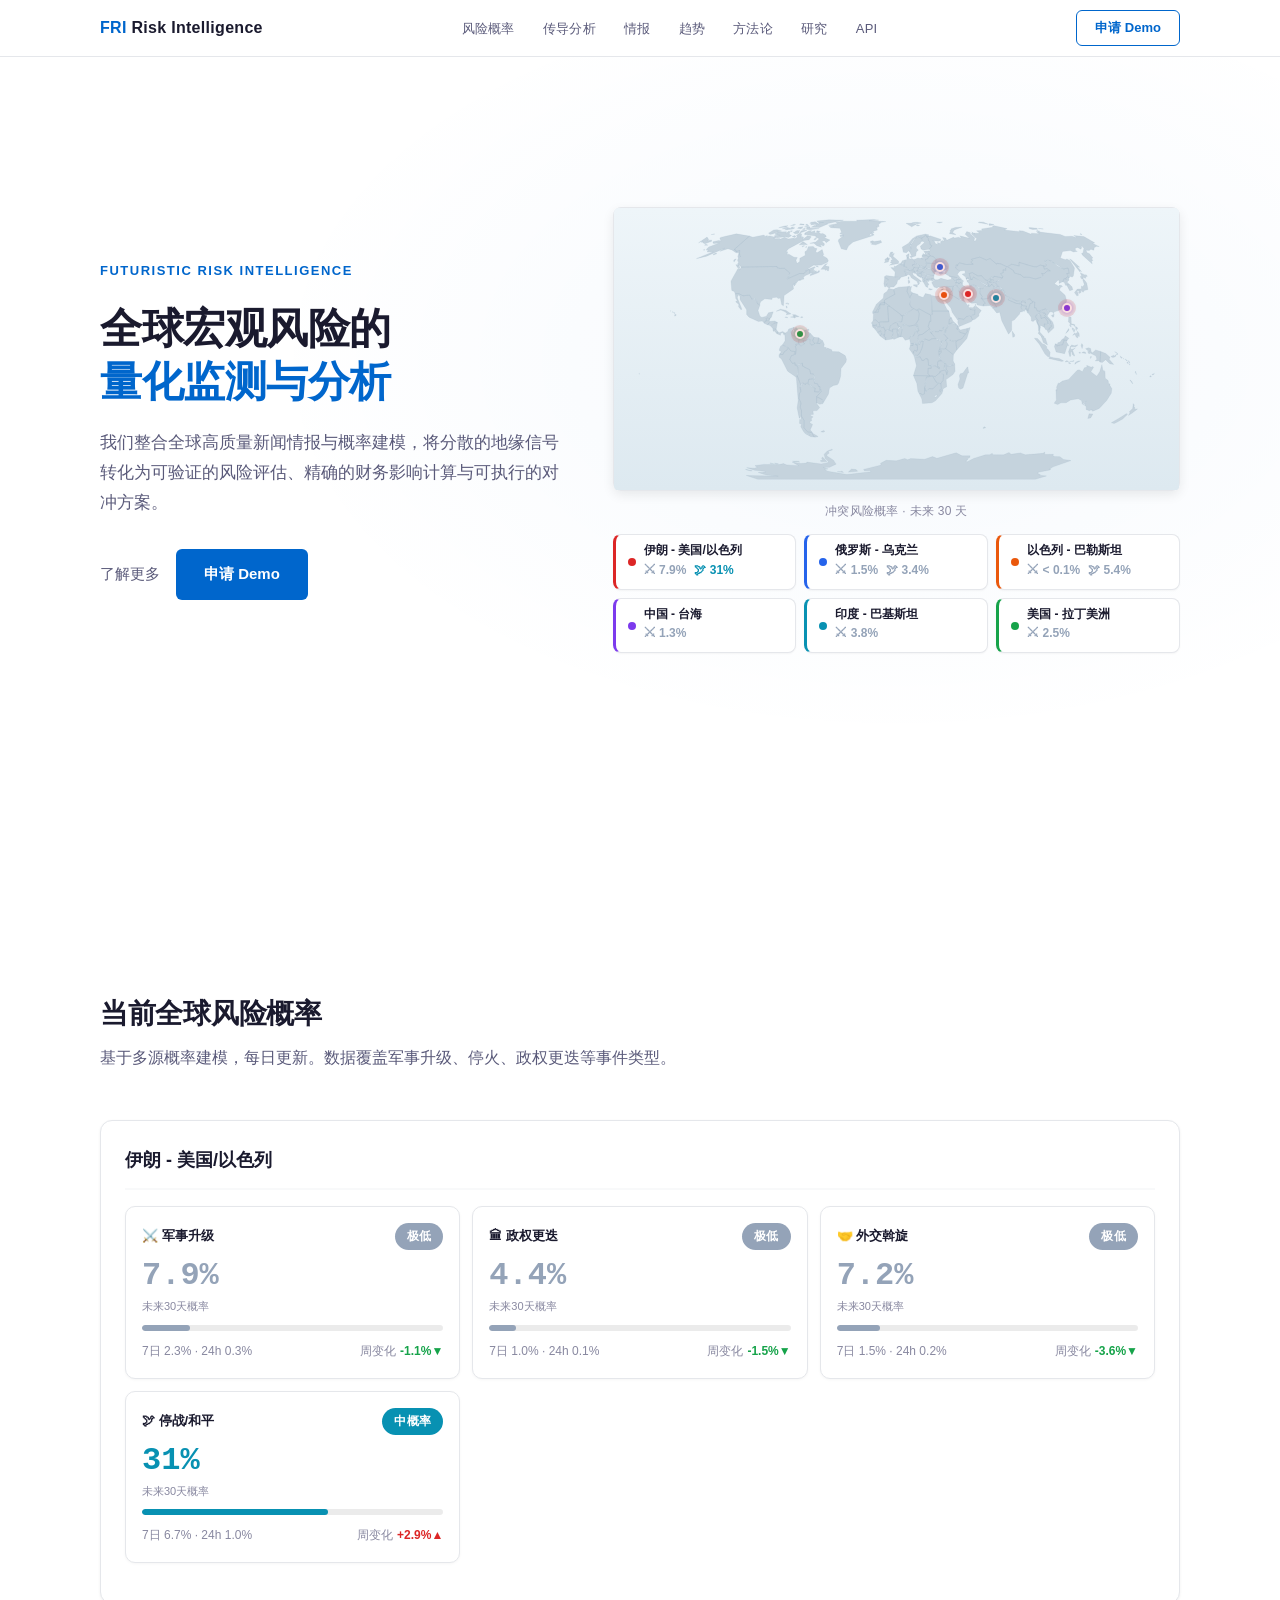
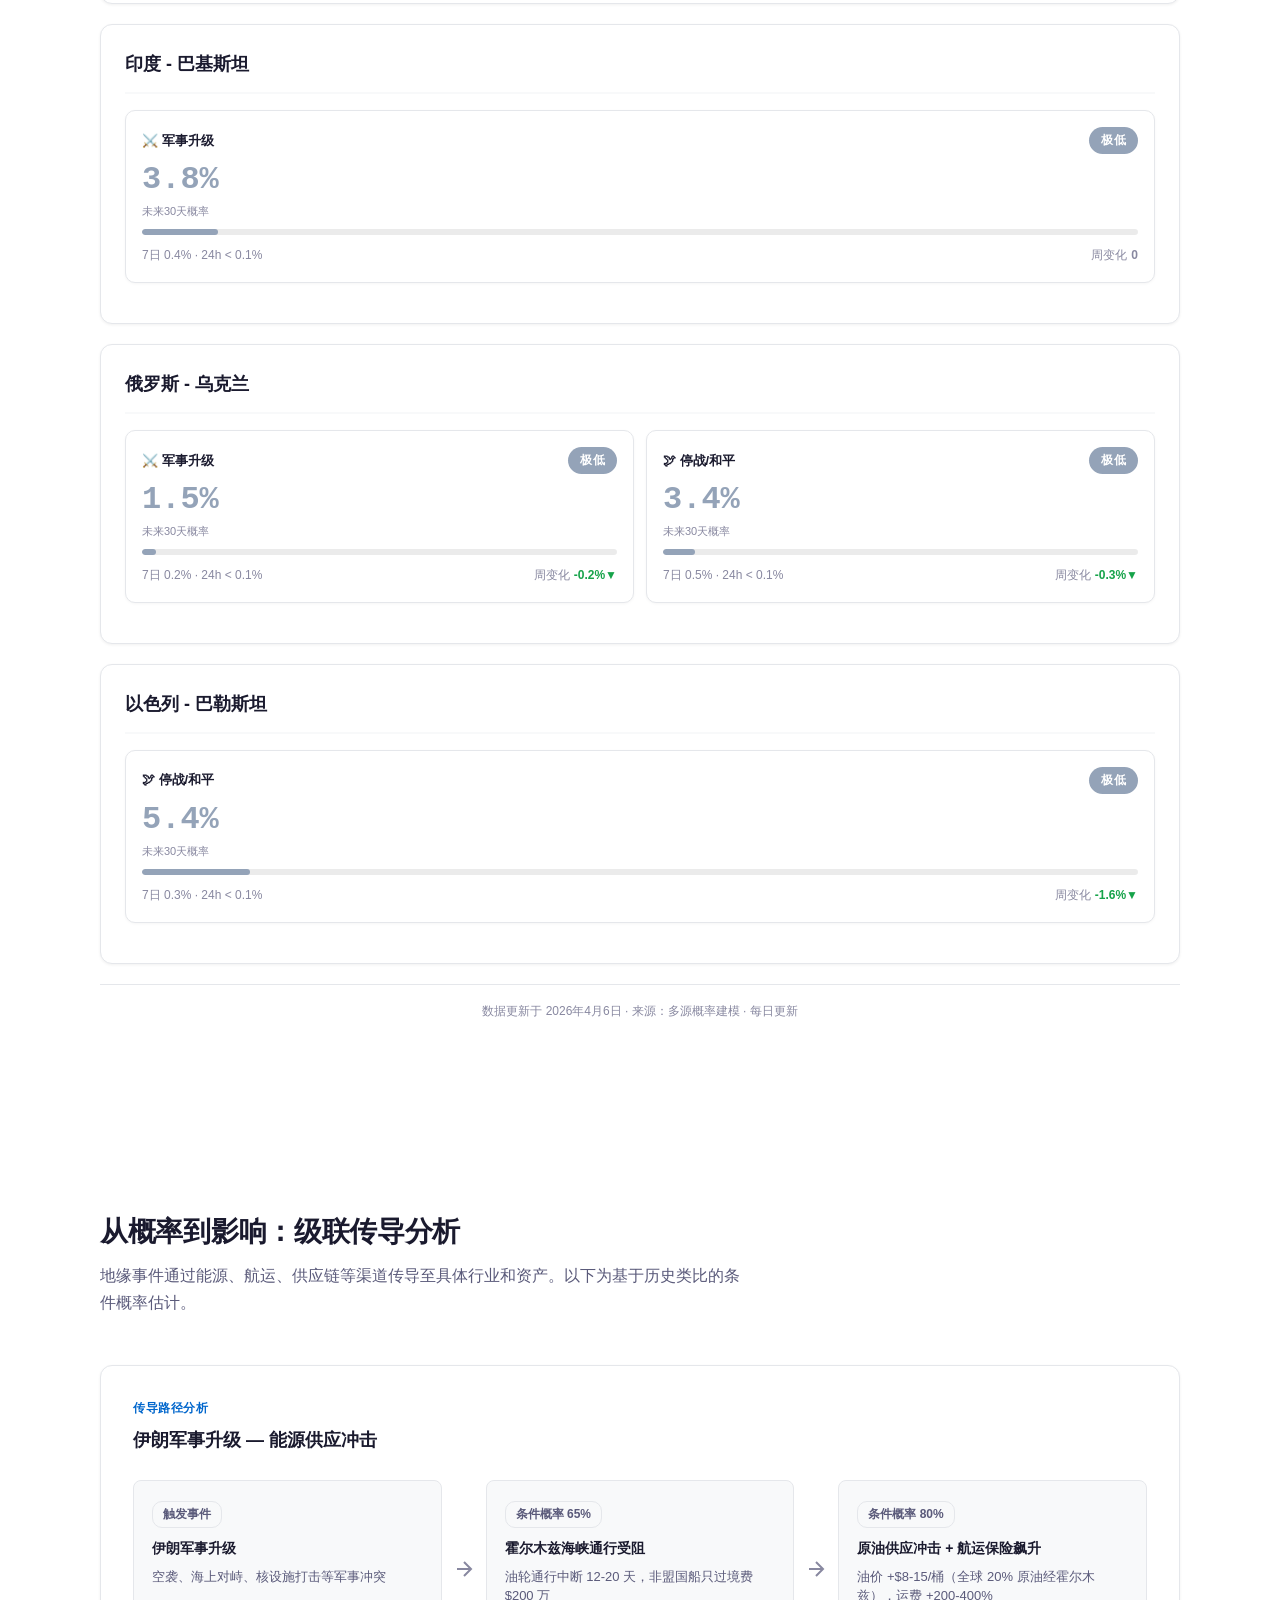
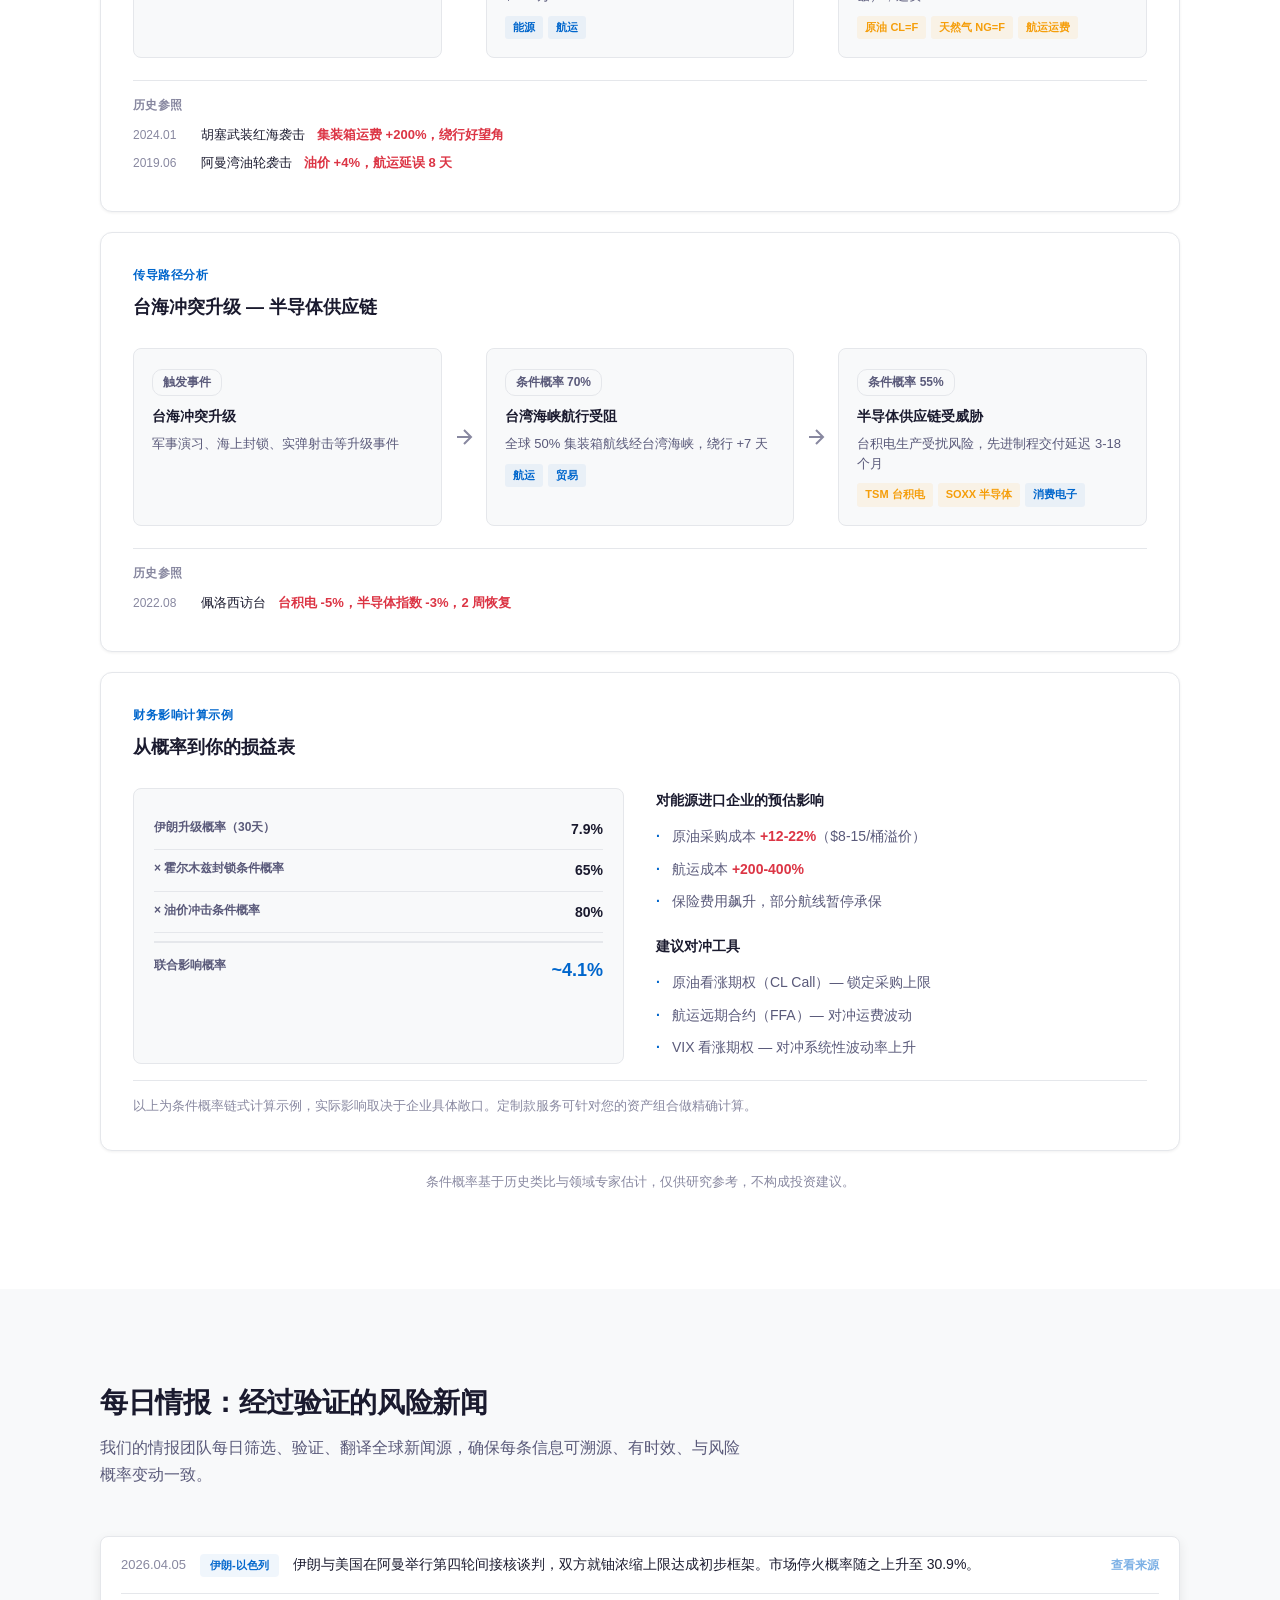
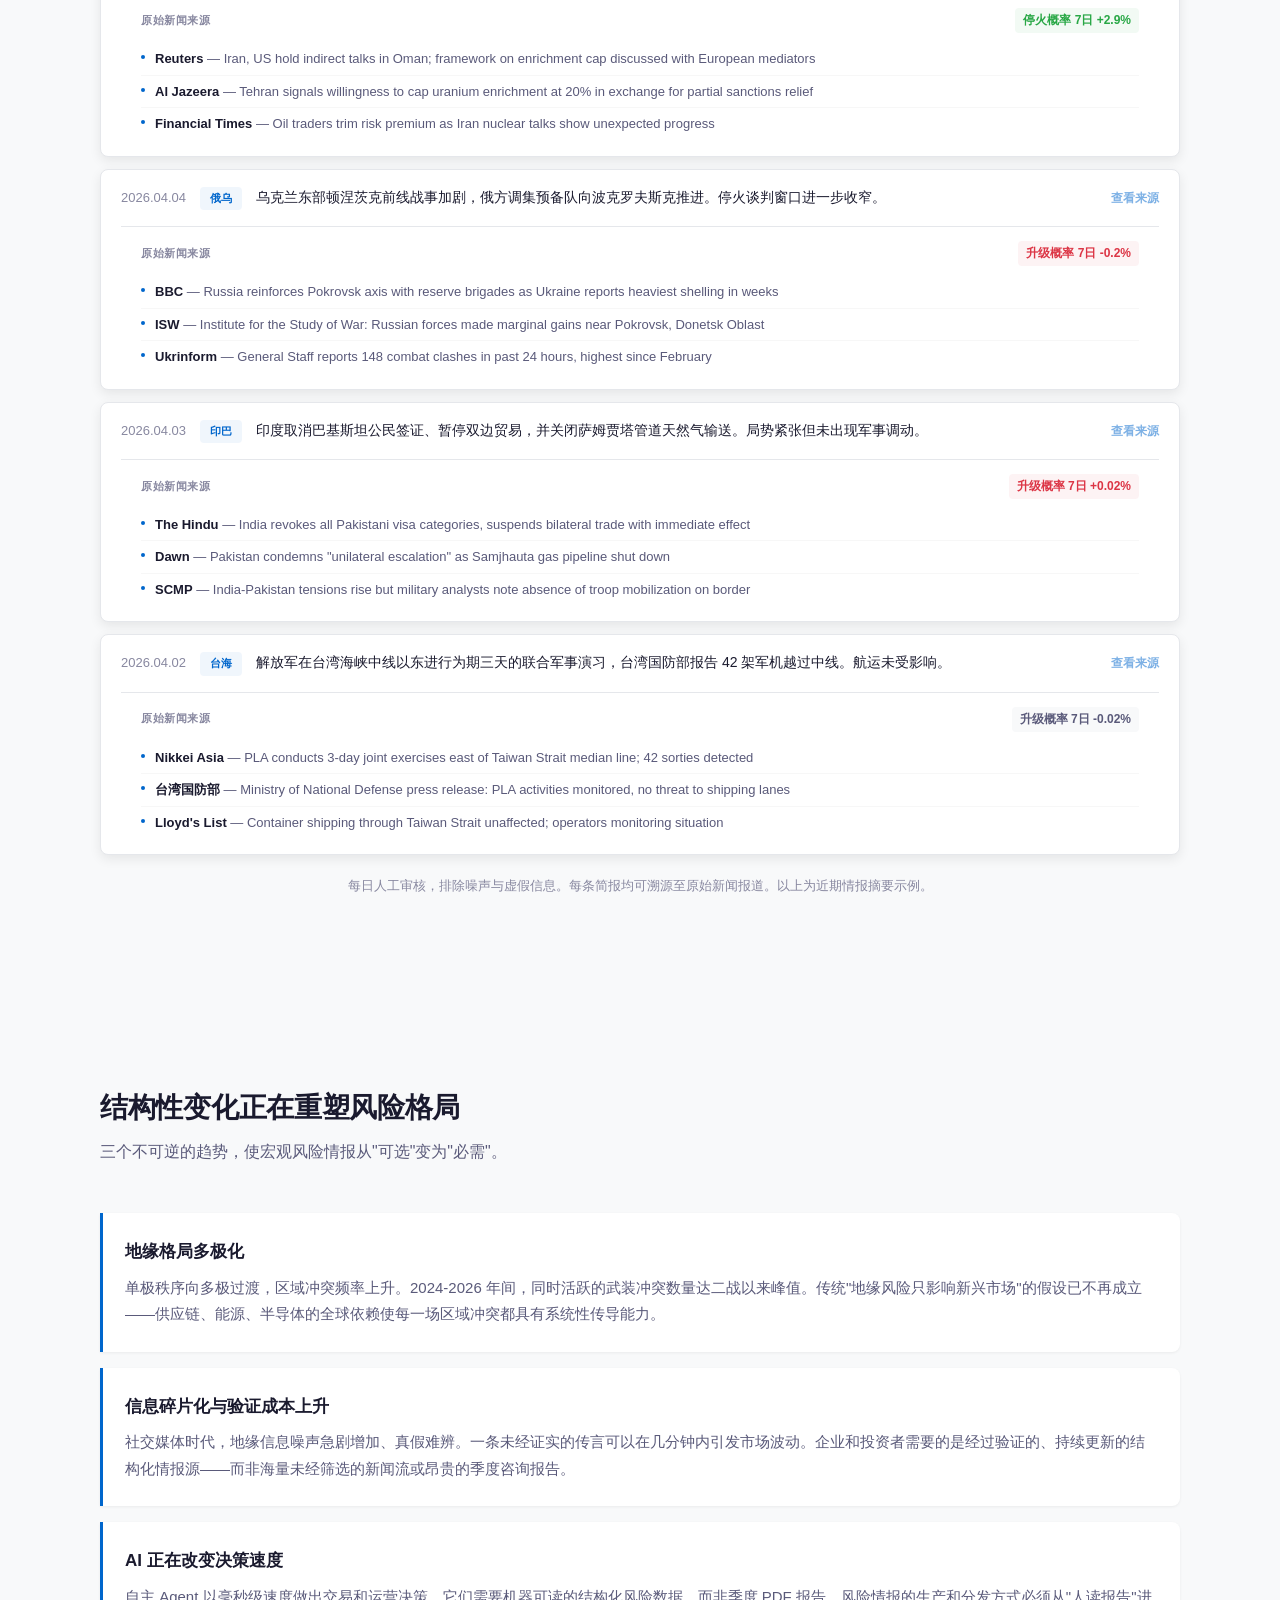
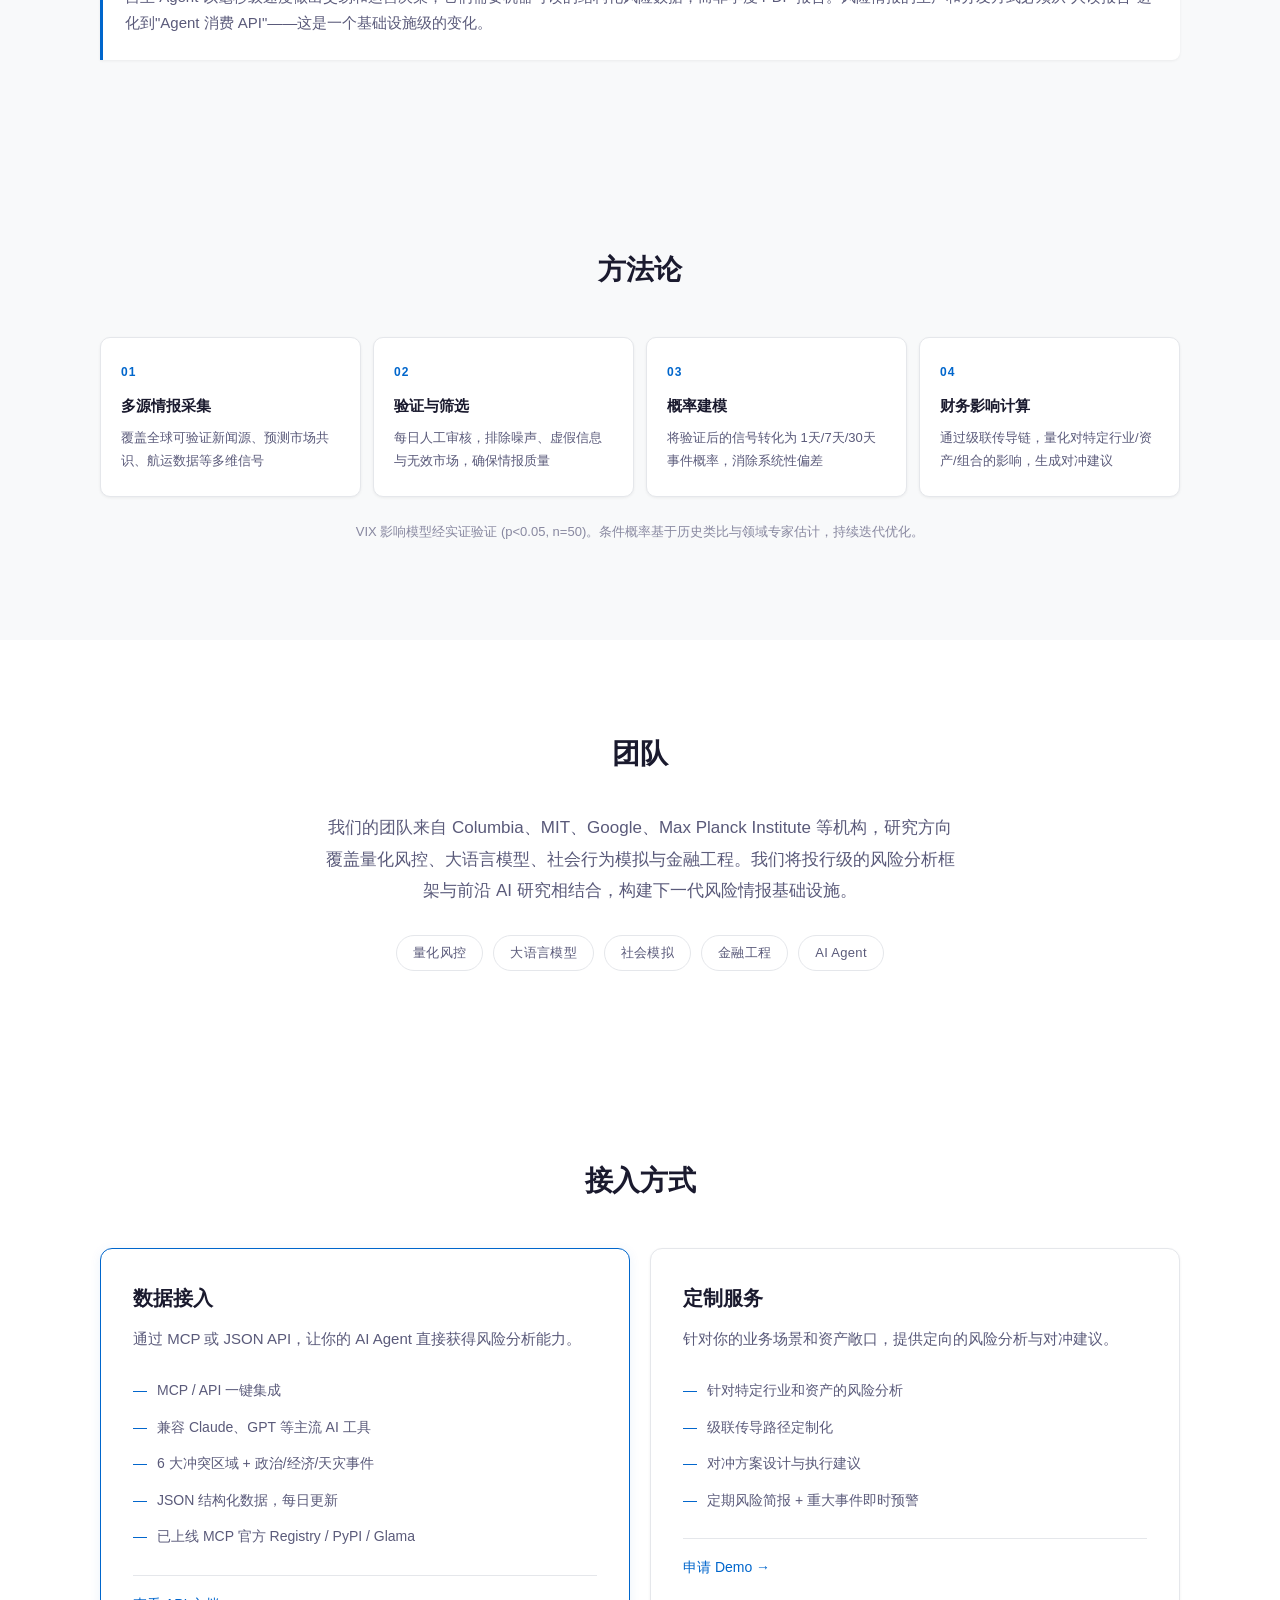
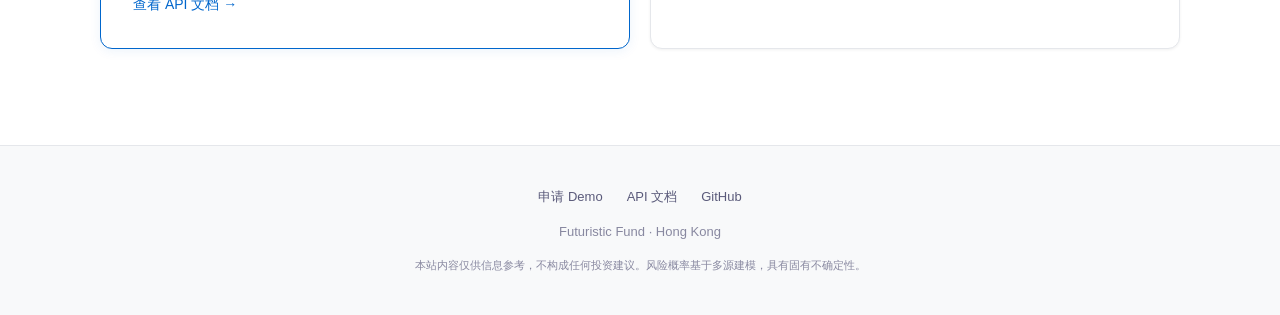
==== commit 554f40b9: "layout: move cascade before news — 'so what' right after live data" ====
--- a/index.html
+++ b/index.html
@@ -37,10 +37,10 @@
       <span></span><span></span><span></span>
     </button>
     <ul class="nav-links">
+      <li><a href="#dashboard">风险概率</a></li>
+      <li><a href="#cascade">传导分析</a></li>
+      <li><a href="#news">情报</a></li>
       <li><a href="#trends">趋势</a></li>
-      <li><a href="#dashboard">风险概率</a></li>
-      <li><a href="#news">情报</a></li>
-      <li><a href="#cascade">传导分析</a></li>
       <li><a href="#method">方法论</a></li>
       <li><a href="blog/index.html">研究</a></li>
       <li><a href="api-docs.html">API</a></li>
@@ -102,6 +102,157 @@
   </div>
 </section>
 
+<!-- S4: Cascade Analysis -->
+<section id="cascade">
+  <div class="container">
+    <div class="section-title">从概率到影响：级联传导分析</div>
+
+    <div class="section-subtitle">地缘事件通过能源、航运、供应链等渠道传导至具体行业和资产。以下为基于历史类比的条件概率估计。</div>
+
+    <!-- Cascade 1: Iran -->
+    <div class="cascade-demo">
+      <div class="cascade-label">传导路径分析</div>
+      <div class="cascade-title">伊朗军事升级 — 能源供应冲击</div>
+      <div class="cascade-chain">
+        <div class="cascade-step">
+          <div class="cascade-step-prob">触发事件</div>
+          <h4>伊朗军事升级</h4>
+          <p>空袭、海上对峙、核设施打击等军事冲突</p>
+        </div>
+        <div class="cascade-arrow">
+          <svg width="24" height="24" viewBox="0 0 24 24" fill="none" stroke="currentColor" stroke-width="2"><path d="M5 12h14M12 5l7 7-7 7"/></svg>
+        </div>
+        <div class="cascade-step">
+          <div class="cascade-step-prob">条件概率 65%</div>
+          <h4>霍尔木兹海峡通行受阻</h4>
+          <p>油轮通行中断 12-20 天，非盟国船只过境费 $200 万</p>
+          <div class="cascade-tags">
+            <span class="cascade-tag sector">能源</span>
+            <span class="cascade-tag sector">航运</span>
+          </div>
+        </div>
+        <div class="cascade-arrow">
+          <svg width="24" height="24" viewBox="0 0 24 24" fill="none" stroke="currentColor" stroke-width="2"><path d="M5 12h14M12 5l7 7-7 7"/></svg>
+        </div>
+        <div class="cascade-step">
+          <div class="cascade-step-prob">条件概率 80%</div>
+          <h4>原油供应冲击 + 航运保险飙升</h4>
+          <p>油价 +$8-15/桶（全球 20% 原油经霍尔木兹），运费 +200-400%</p>
+          <div class="cascade-tags">
+            <span class="cascade-tag asset">原油 CL=F</span>
+            <span class="cascade-tag asset">天然气 NG=F</span>
+            <span class="cascade-tag asset">航运运费</span>
+          </div>
+        </div>
+      </div>
+      <div class="cascade-history">
+        <h4>历史参照</h4>
+        <div class="history-item">
+          <span class="history-date">2024.01</span>
+          <span>胡塞武装红海袭击</span>
+          <span class="history-impact">集装箱运费 +200%，绕行好望角</span>
+        </div>
+        <div class="history-item">
+          <span class="history-date">2019.06</span>
+          <span>阿曼湾油轮袭击</span>
+          <span class="history-impact">油价 +4%，航运延误 8 天</span>
+        </div>
+      </div>
+    </div>
+
+    <!-- Cascade 2: Taiwan -->
+    <div class="cascade-demo">
+      <div class="cascade-label">传导路径分析</div>
+      <div class="cascade-title">台海冲突升级 — 半导体供应链</div>
+      <div class="cascade-chain">
+        <div class="cascade-step">
+          <div class="cascade-step-prob">触发事件</div>
+          <h4>台海冲突升级</h4>
+          <p>军事演习、海上封锁、实弹射击等升级事件</p>
+        </div>
+        <div class="cascade-arrow">
+          <svg width="24" height="24" viewBox="0 0 24 24" fill="none" stroke="currentColor" stroke-width="2"><path d="M5 12h14M12 5l7 7-7 7"/></svg>
+        </div>
+        <div class="cascade-step">
+          <div class="cascade-step-prob">条件概率 70%</div>
+          <h4>台湾海峡航行受阻</h4>
+          <p>全球 50% 集装箱航线经台湾海峡，绕行 +7 天</p>
+          <div class="cascade-tags">
+            <span class="cascade-tag sector">航运</span>
+            <span class="cascade-tag sector">贸易</span>
+          </div>
+        </div>
+        <div class="cascade-arrow">
+          <svg width="24" height="24" viewBox="0 0 24 24" fill="none" stroke="currentColor" stroke-width="2"><path d="M5 12h14M12 5l7 7-7 7"/></svg>
+        </div>
+        <div class="cascade-step">
+          <div class="cascade-step-prob">条件概率 55%</div>
+          <h4>半导体供应链受威胁</h4>
+          <p>台积电生产受扰风险，先进制程交付延迟 3-18 个月</p>
+          <div class="cascade-tags">
+            <span class="cascade-tag asset">TSM 台积电</span>
+            <span class="cascade-tag asset">SOXX 半导体</span>
+            <span class="cascade-tag sector">消费电子</span>
+          </div>
+        </div>
+      </div>
+      <div class="cascade-history">
+        <h4>历史参照</h4>
+        <div class="history-item">
+          <span class="history-date">2022.08</span>
+          <span>佩洛西访台</span>
+          <span class="history-impact">台积电 -5%，半导体指数 -3%，2 周恢复</span>
+        </div>
+      </div>
+    </div>
+
+    <!-- Financial Impact Calculation -->
+    <div class="impact-calc">
+      <div class="cascade-label">财务影响计算示例</div>
+      <div class="cascade-title">从概率到你的损益表</div>
+      <div class="impact-body">
+        <div class="impact-formula">
+          <div class="impact-line">
+            <span class="impact-label">伊朗升级概率（30天）</span>
+            <span class="impact-value">7.9%</span>
+          </div>
+          <div class="impact-line">
+            <span class="impact-label">× 霍尔木兹封锁条件概率</span>
+            <span class="impact-value">65%</span>
+          </div>
+          <div class="impact-line">
+            <span class="impact-label">× 油价冲击条件概率</span>
+            <span class="impact-value">80%</span>
+          </div>
+          <div class="impact-line impact-result">
+            <span class="impact-label">联合影响概率</span>
+            <span class="impact-value highlight">~4.1%</span>
+          </div>
+        </div>
+        <div class="impact-detail">
+          <h4>对能源进口企业的预估影响</h4>
+          <ul>
+            <li>原油采购成本 <strong>+12-22%</strong>（$8-15/桶溢价）</li>
+            <li>航运成本 <strong>+200-400%</strong></li>
+            <li>保险费用飙升，部分航线暂停承保</li>
+          </ul>
+          <h4>建议对冲工具</h4>
+          <ul>
+            <li>原油看涨期权（CL Call）— 锁定采购上限</li>
+            <li>航运远期合约（FFA）— 对冲运费波动</li>
+            <li>VIX 看涨期权 — 对冲系统性波动率上升</li>
+          </ul>
+        </div>
+      </div>
+      <p class="impact-note">以上为条件概率链式计算示例，实际影响取决于企业具体敞口。定制款服务可针对您的资产组合做精确计算。</p>
+    </div>
+
+    <p class="cascade-disclaimer">
+      条件概率基于历史类比与领域专家估计，仅供研究参考，不构成投资建议。
+    </p>
+  </div>
+</section>
+
 <!-- S3.5: News Samples -->
 <section id="news" class="section-alt">
   <div class="container">
@@ -191,157 +342,6 @@
 
     </div>
     <p class="news-footer">每日人工审核，排除噪声与虚假信息。每条简报均可溯源至原始新闻报道。以上为近期情报摘要示例。</p>
-  </div>
-</section>
-
-<!-- S4: Cascade Analysis -->
-<section id="cascade">
-  <div class="container">
-    <div class="section-title">从概率到影响：级联传导分析</div>
-
-    <div class="section-subtitle">地缘事件通过能源、航运、供应链等渠道传导至具体行业和资产。以下为基于历史类比的条件概率估计。</div>
-
-    <!-- Cascade 1: Iran -->
-    <div class="cascade-demo">
-      <div class="cascade-label">传导路径分析</div>
-      <div class="cascade-title">伊朗军事升级 — 能源供应冲击</div>
-      <div class="cascade-chain">
-        <div class="cascade-step">
-          <div class="cascade-step-prob">触发事件</div>
-          <h4>伊朗军事升级</h4>
-          <p>空袭、海上对峙、核设施打击等军事冲突</p>
-        </div>
-        <div class="cascade-arrow">
-          <svg width="24" height="24" viewBox="0 0 24 24" fill="none" stroke="currentColor" stroke-width="2"><path d="M5 12h14M12 5l7 7-7 7"/></svg>
-        </div>
-        <div class="cascade-step">
-          <div class="cascade-step-prob">条件概率 65%</div>
-          <h4>霍尔木兹海峡通行受阻</h4>
-          <p>油轮通行中断 12-20 天，非盟国船只过境费 $200 万</p>
-          <div class="cascade-tags">
-            <span class="cascade-tag sector">能源</span>
-            <span class="cascade-tag sector">航运</span>
-          </div>
-        </div>
-        <div class="cascade-arrow">
-          <svg width="24" height="24" viewBox="0 0 24 24" fill="none" stroke="currentColor" stroke-width="2"><path d="M5 12h14M12 5l7 7-7 7"/></svg>
-        </div>
-        <div class="cascade-step">
-          <div class="cascade-step-prob">条件概率 80%</div>
-          <h4>原油供应冲击 + 航运保险飙升</h4>
-          <p>油价 +$8-15/桶（全球 20% 原油经霍尔木兹），运费 +200-400%</p>
-          <div class="cascade-tags">
-            <span class="cascade-tag asset">原油 CL=F</span>
-            <span class="cascade-tag asset">天然气 NG=F</span>
-            <span class="cascade-tag asset">航运运费</span>
-          </div>
-        </div>
-      </div>
-      <div class="cascade-history">
-        <h4>历史参照</h4>
-        <div class="history-item">
-          <span class="history-date">2024.01</span>
-          <span>胡塞武装红海袭击</span>
-          <span class="history-impact">集装箱运费 +200%，绕行好望角</span>
-        </div>
-        <div class="history-item">
-          <span class="history-date">2019.06</span>
-          <span>阿曼湾油轮袭击</span>
-          <span class="history-impact">油价 +4%，航运延误 8 天</span>
-        </div>
-      </div>
-    </div>
-
-    <!-- Cascade 2: Taiwan -->
-    <div class="cascade-demo">
-      <div class="cascade-label">传导路径分析</div>
-      <div class="cascade-title">台海冲突升级 — 半导体供应链</div>
-      <div class="cascade-chain">
-        <div class="cascade-step">
-          <div class="cascade-step-prob">触发事件</div>
-          <h4>台海冲突升级</h4>
-          <p>军事演习、海上封锁、实弹射击等升级事件</p>
-        </div>
-        <div class="cascade-arrow">
-          <svg width="24" height="24" viewBox="0 0 24 24" fill="none" stroke="currentColor" stroke-width="2"><path d="M5 12h14M12 5l7 7-7 7"/></svg>
-        </div>
-        <div class="cascade-step">
-          <div class="cascade-step-prob">条件概率 70%</div>
-          <h4>台湾海峡航行受阻</h4>
-          <p>全球 50% 集装箱航线经台湾海峡，绕行 +7 天</p>
-          <div class="cascade-tags">
-            <span class="cascade-tag sector">航运</span>
-            <span class="cascade-tag sector">贸易</span>
-          </div>
-        </div>
-        <div class="cascade-arrow">
-          <svg width="24" height="24" viewBox="0 0 24 24" fill="none" stroke="currentColor" stroke-width="2"><path d="M5 12h14M12 5l7 7-7 7"/></svg>
-        </div>
-        <div class="cascade-step">
-          <div class="cascade-step-prob">条件概率 55%</div>
-          <h4>半导体供应链受威胁</h4>
-          <p>台积电生产受扰风险，先进制程交付延迟 3-18 个月</p>
-          <div class="cascade-tags">
-            <span class="cascade-tag asset">TSM 台积电</span>
-            <span class="cascade-tag asset">SOXX 半导体</span>
-            <span class="cascade-tag sector">消费电子</span>
-          </div>
-        </div>
-      </div>
-      <div class="cascade-history">
-        <h4>历史参照</h4>
-        <div class="history-item">
-          <span class="history-date">2022.08</span>
-          <span>佩洛西访台</span>
-          <span class="history-impact">台积电 -5%，半导体指数 -3%，2 周恢复</span>
-        </div>
-      </div>
-    </div>
-
-    <!-- Financial Impact Calculation -->
-    <div class="impact-calc">
-      <div class="cascade-label">财务影响计算示例</div>
-      <div class="cascade-title">从概率到你的损益表</div>
-      <div class="impact-body">
-        <div class="impact-formula">
-          <div class="impact-line">
-            <span class="impact-label">伊朗升级概率（30天）</span>
-            <span class="impact-value">7.9%</span>
-          </div>
-          <div class="impact-line">
-            <span class="impact-label">× 霍尔木兹封锁条件概率</span>
-            <span class="impact-value">65%</span>
-          </div>
-          <div class="impact-line">
-            <span class="impact-label">× 油价冲击条件概率</span>
-            <span class="impact-value">80%</span>
-          </div>
-          <div class="impact-line impact-result">
-            <span class="impact-label">联合影响概率</span>
-            <span class="impact-value highlight">~4.1%</span>
-          </div>
-        </div>
-        <div class="impact-detail">
-          <h4>对能源进口企业的预估影响</h4>
-          <ul>
-            <li>原油采购成本 <strong>+12-22%</strong>（$8-15/桶溢价）</li>
-            <li>航运成本 <strong>+200-400%</strong></li>
-            <li>保险费用飙升，部分航线暂停承保</li>
-          </ul>
-          <h4>建议对冲工具</h4>
-          <ul>
-            <li>原油看涨期权（CL Call）— 锁定采购上限</li>
-            <li>航运远期合约（FFA）— 对冲运费波动</li>
-            <li>VIX 看涨期权 — 对冲系统性波动率上升</li>
-          </ul>
-        </div>
-      </div>
-      <p class="impact-note">以上为条件概率链式计算示例，实际影响取决于企业具体敞口。定制款服务可针对您的资产组合做精确计算。</p>
-    </div>
-
-    <p class="cascade-disclaimer">
-      条件概率基于历史类比与领域专家估计，仅供研究参考，不构成投资建议。
-    </p>
   </div>
 </section>
 
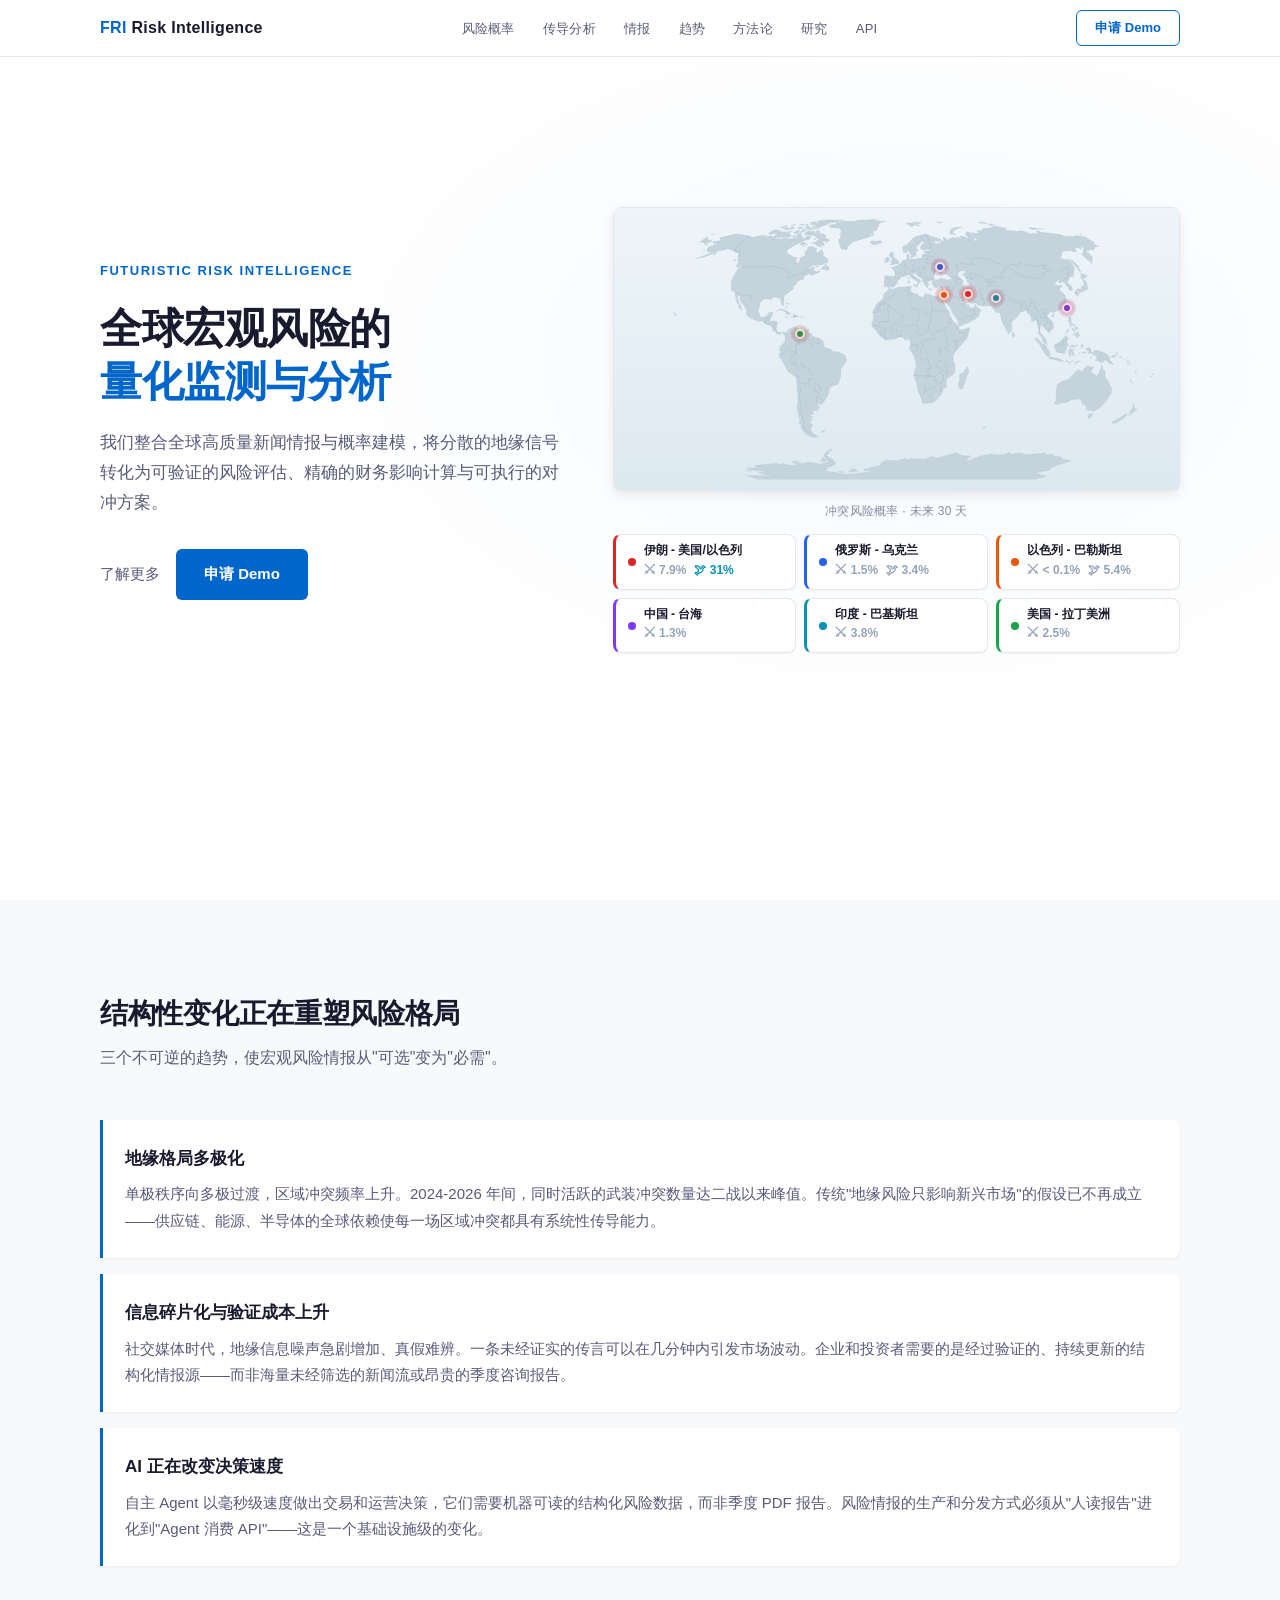
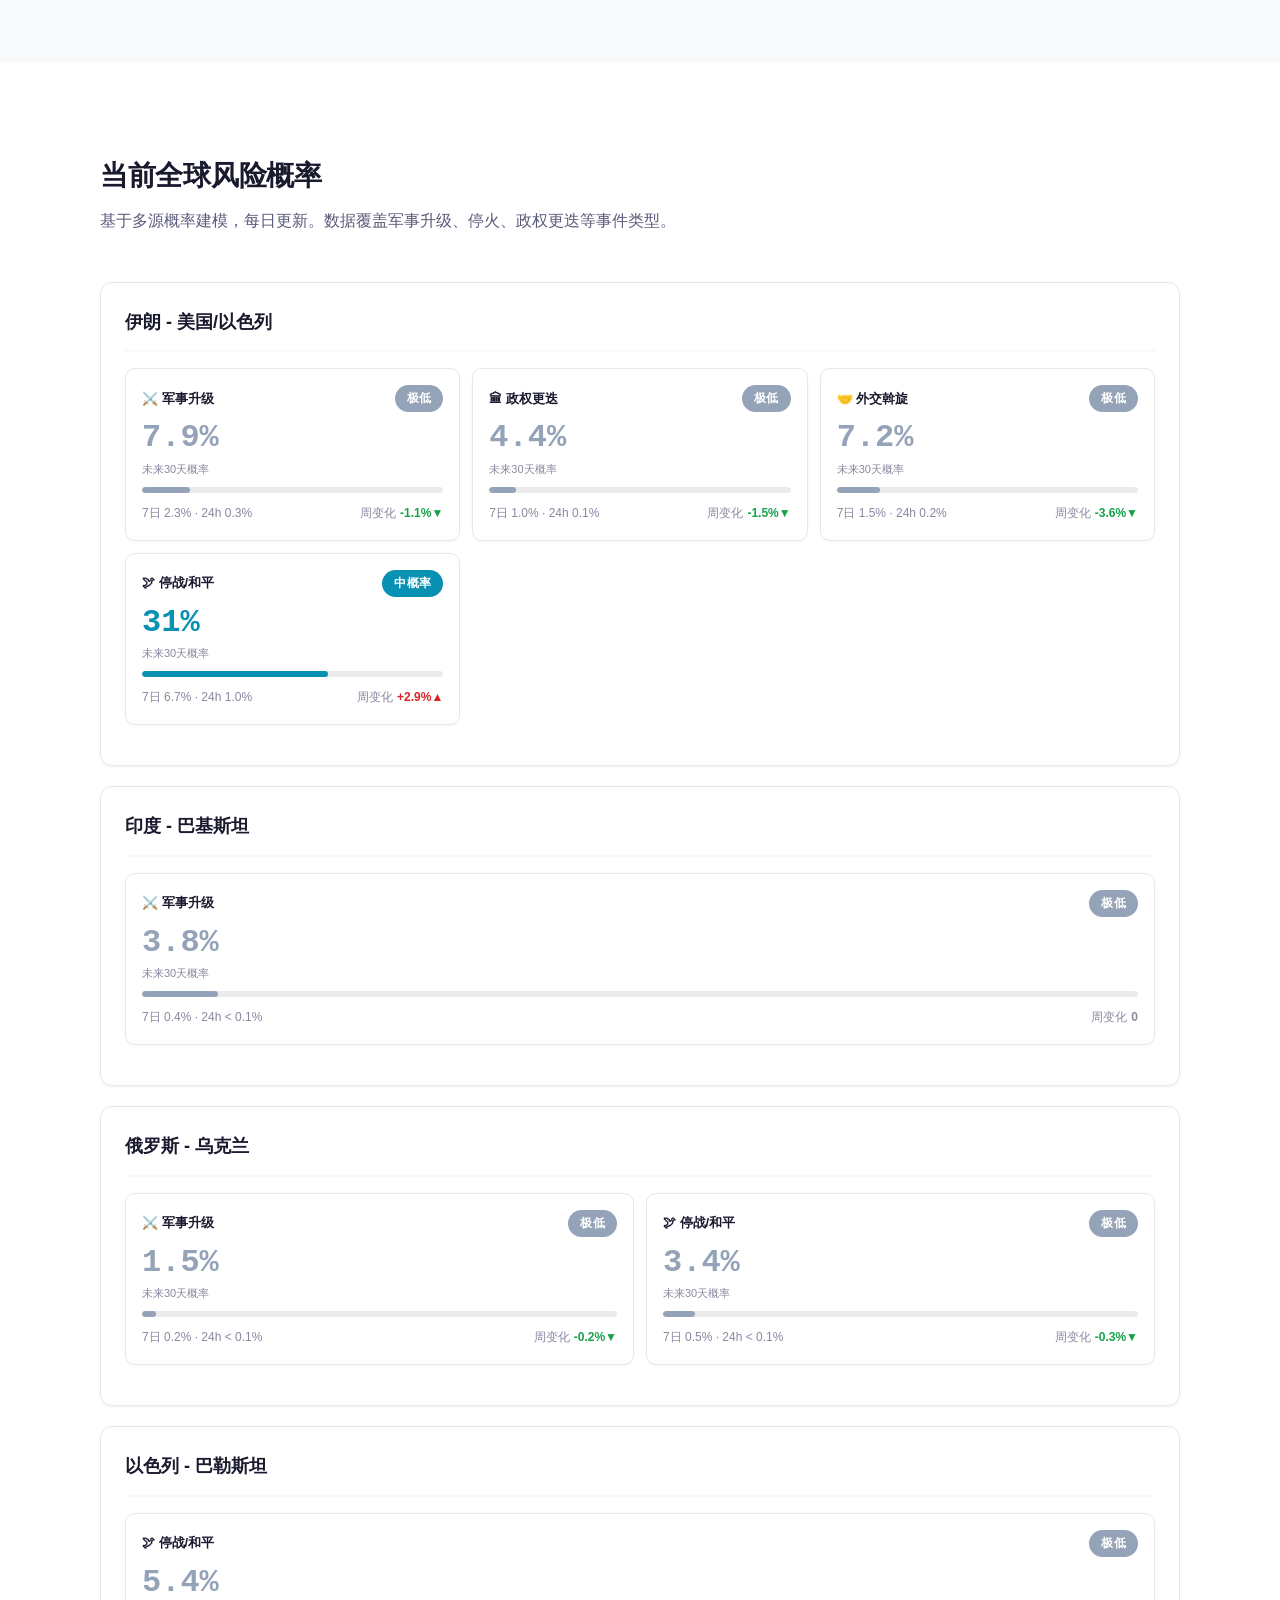
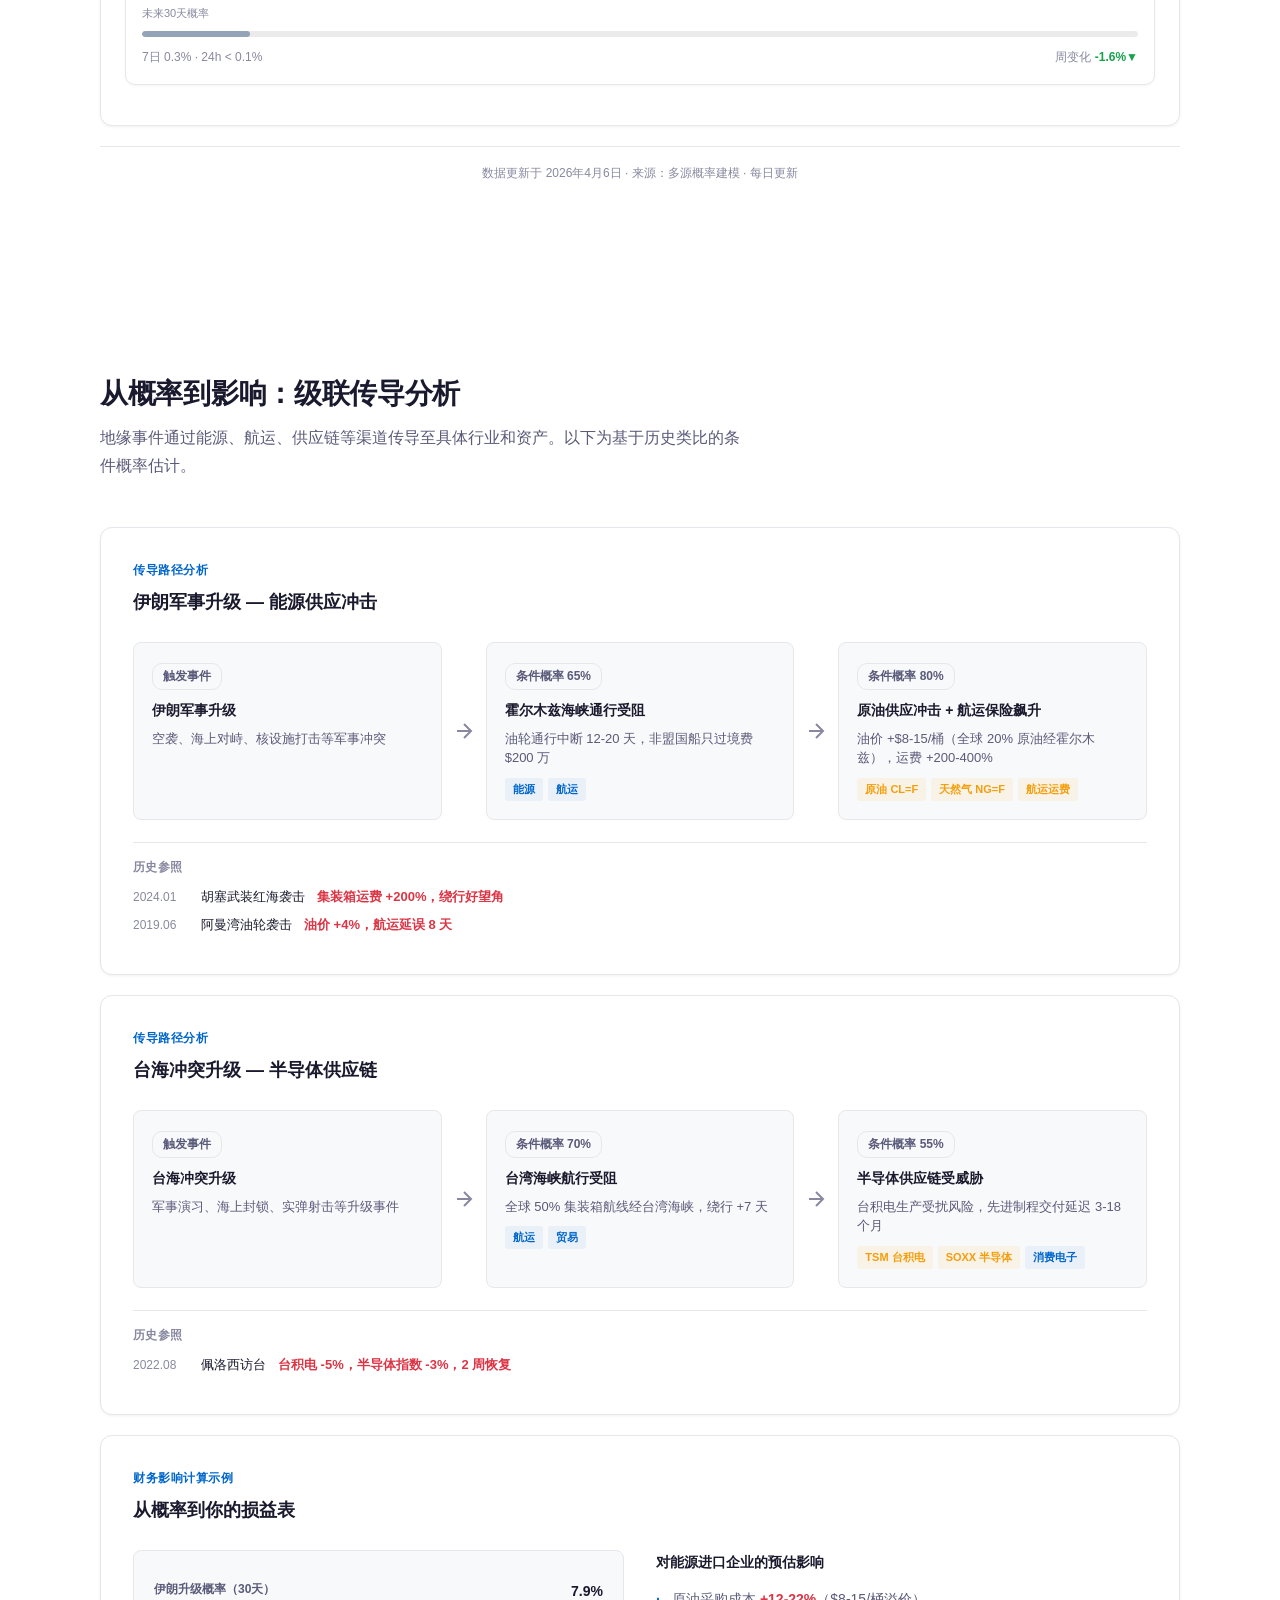
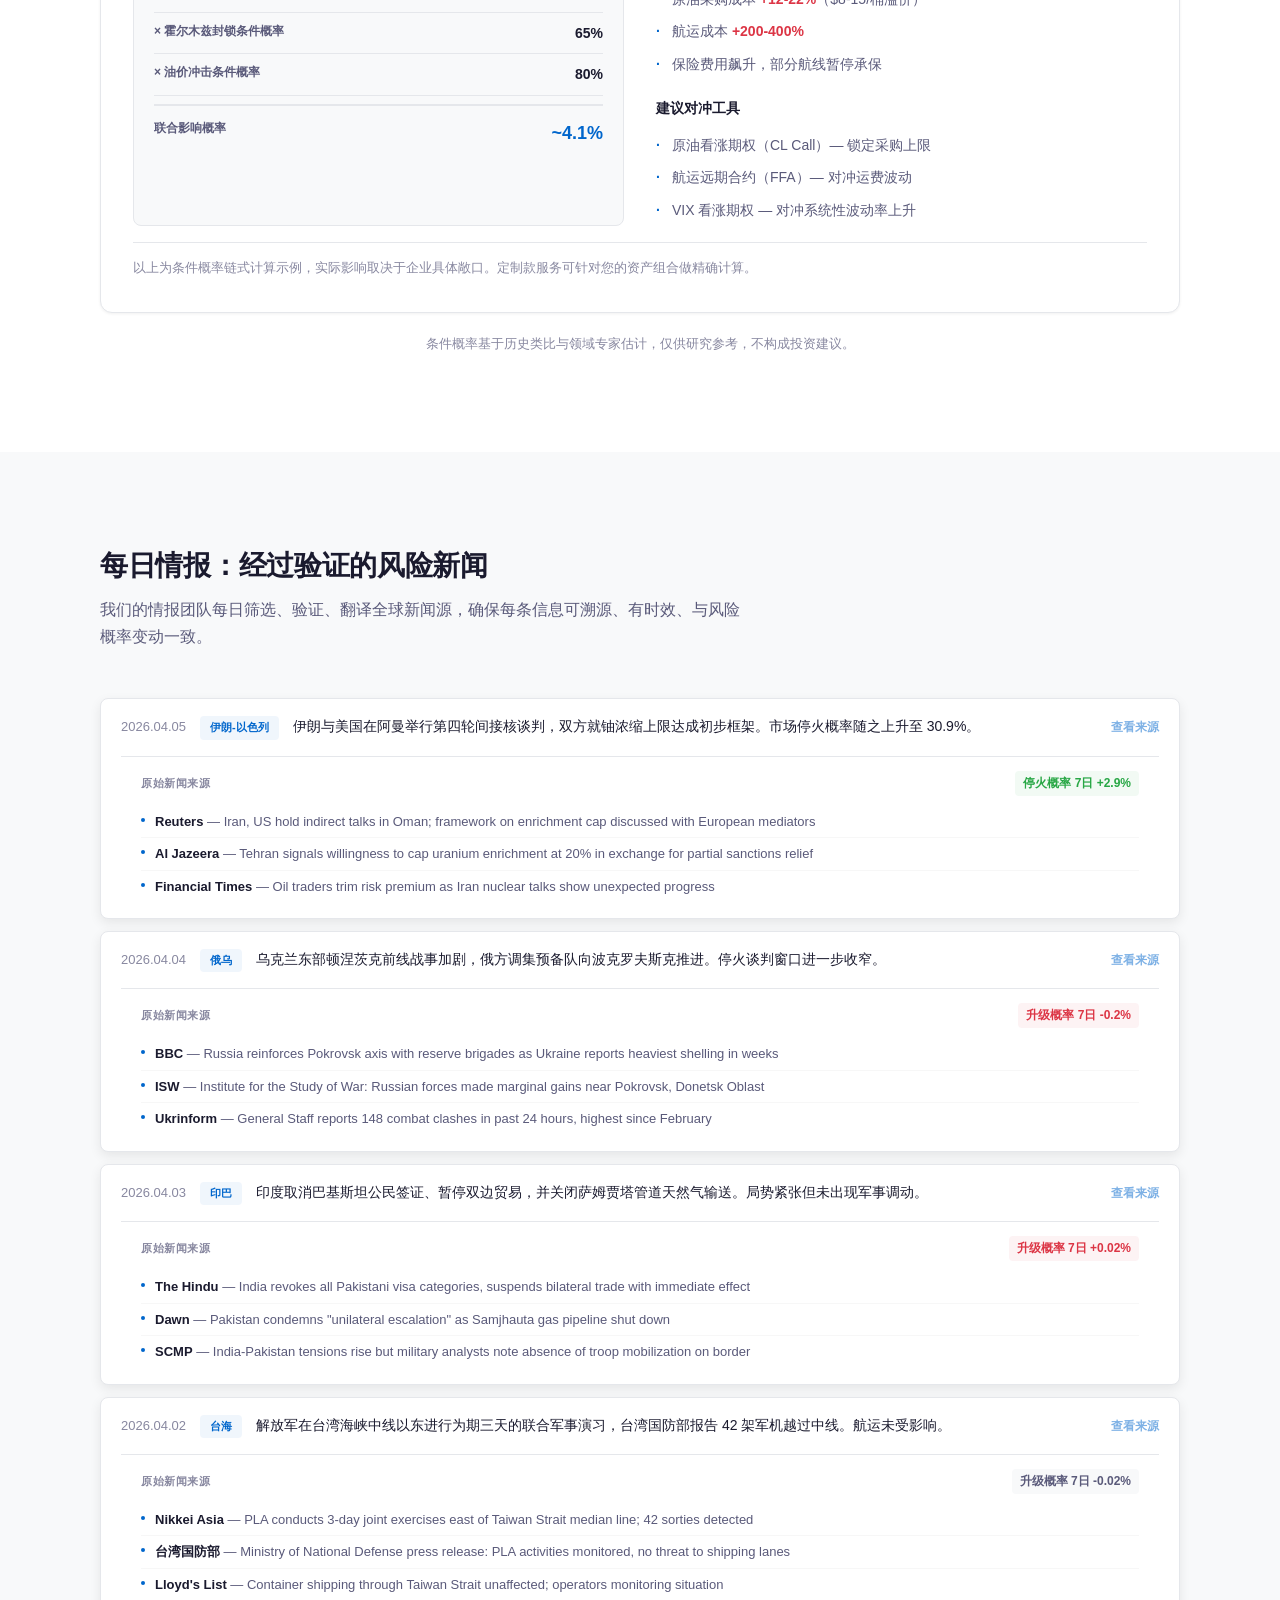
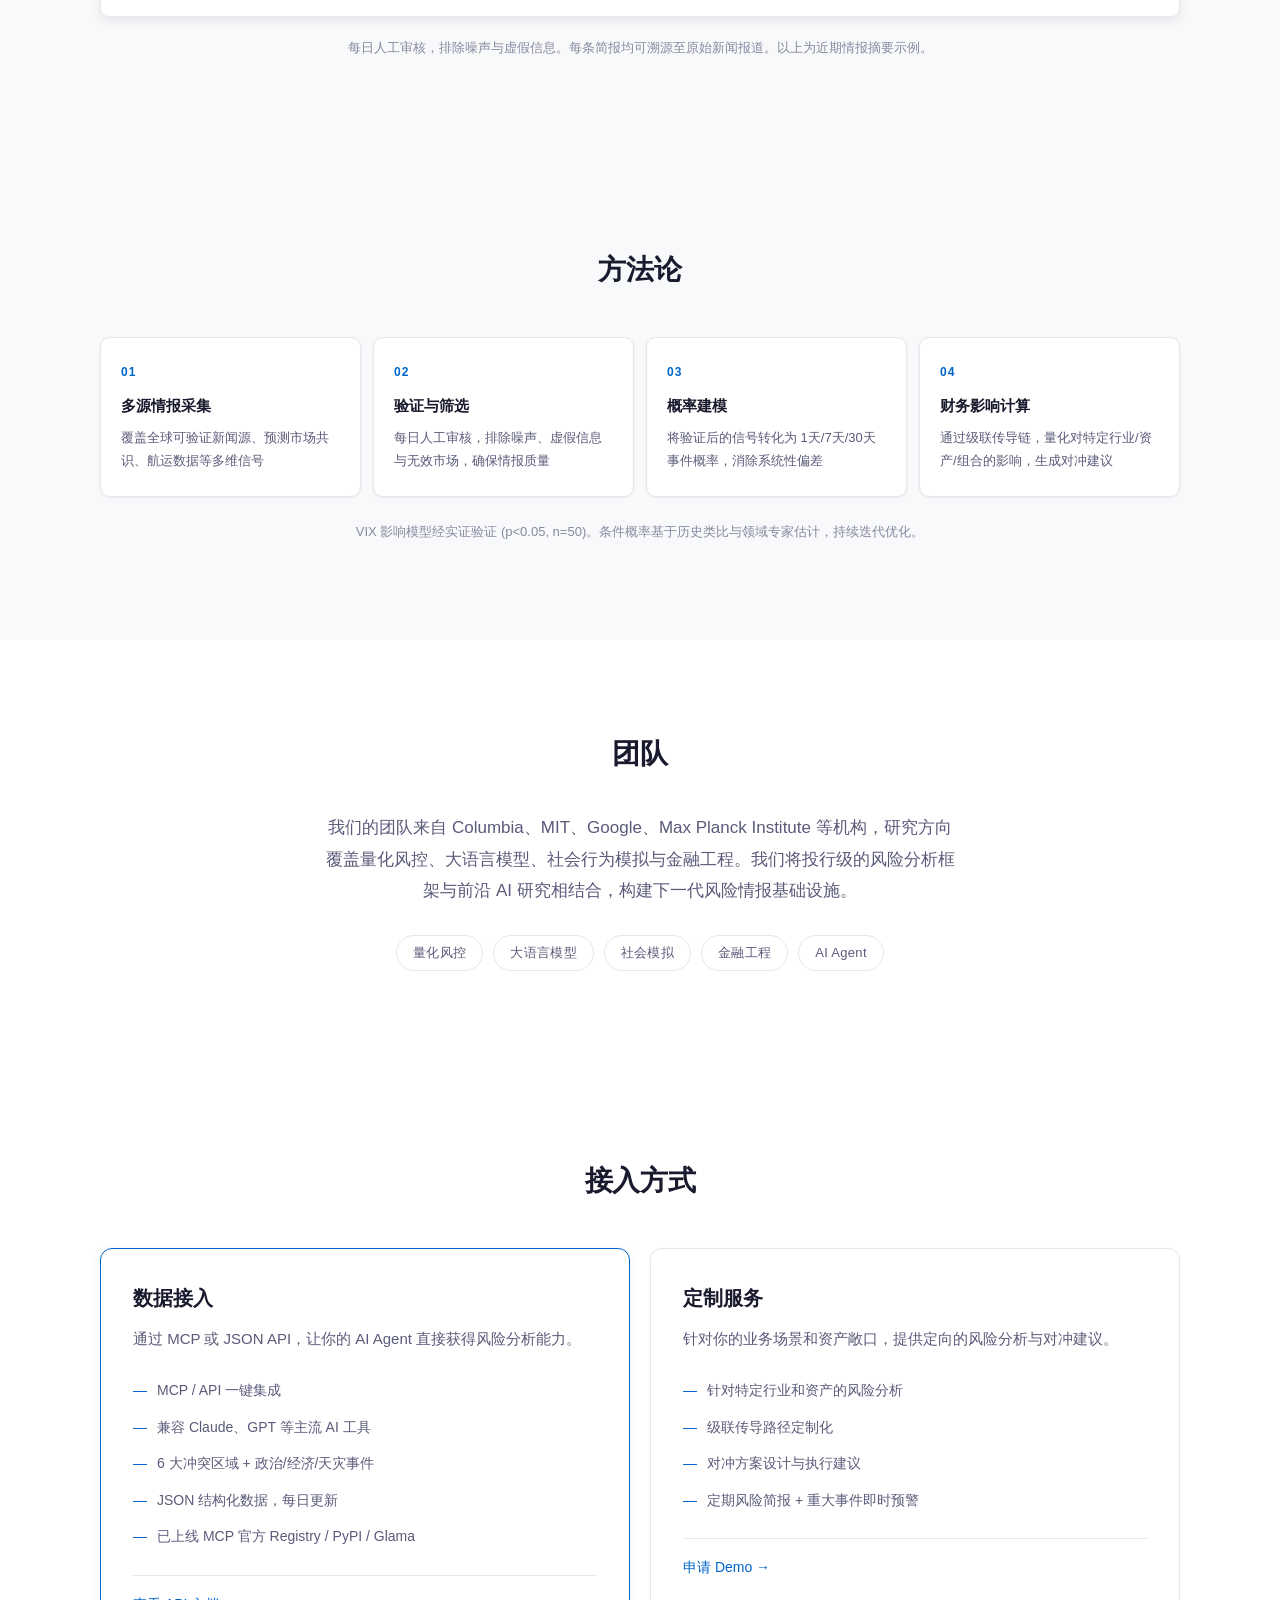
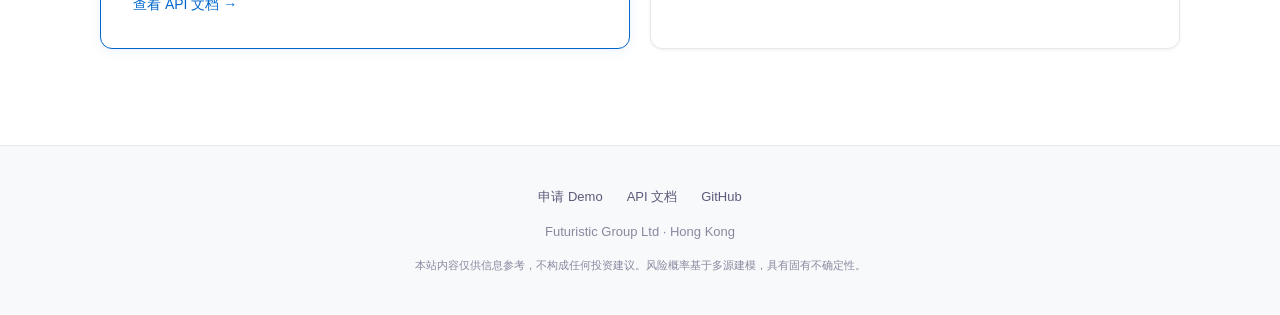
==== commit 0b4bd0fc: "layout: trends back to #2, footer→Group Ltd, extra-risks show impact tags" ====
--- a/index.html
+++ b/index.html
@@ -87,6 +87,28 @@
   </div>
 </section>
 
+<!-- S5: Trends (why this matters) -->
+<section id="trends" class="section-alt">
+  <div class="container">
+    <div class="section-title">结构性变化正在重塑风险格局</div>
+    <div class="section-subtitle">三个不可逆的趋势，使宏观风险情报从"可选"变为"必需"。</div>
+    <div class="trend-grid">
+      <div class="trend-card">
+        <h3>地缘格局多极化</h3>
+        <p>单极秩序向多极过渡，区域冲突频率上升。2024-2026 年间，同时活跃的武装冲突数量达二战以来峰值。传统"地缘风险只影响新兴市场"的假设已不再成立——供应链、能源、半导体的全球依赖使每一场区域冲突都具有系统性传导能力。</p>
+      </div>
+      <div class="trend-card">
+        <h3>信息碎片化与验证成本上升</h3>
+        <p>社交媒体时代，地缘信息噪声急剧增加、真假难辨。一条未经证实的传言可以在几分钟内引发市场波动。企业和投资者需要的是经过验证的、持续更新的结构化情报源——而非海量未经筛选的新闻流或昂贵的季度咨询报告。</p>
+      </div>
+      <div class="trend-card">
+        <h3>AI 正在改变决策速度</h3>
+        <p>自主 Agent 以毫秒级速度做出交易和运营决策，它们需要机器可读的结构化风险数据，而非季度 PDF 报告。风险情报的生产和分发方式必须从"人读报告"进化到"Agent 消费 API"——这是一个基础设施级的变化。</p>
+      </div>
+    </div>
+  </div>
+</section>
+
 <!-- S3: Live Risk Dashboard -->
 <section id="dashboard">
   <div class="container">
@@ -345,27 +367,7 @@
   </div>
 </section>
 
-<!-- S5: Trends (why this matters) -->
-<section id="trends" class="section-alt">
-  <div class="container">
-    <div class="section-title">结构性变化正在重塑风险格局</div>
-    <div class="section-subtitle">三个不可逆的趋势，使宏观风险情报从"可选"变为"必需"。</div>
-    <div class="trend-grid">
-      <div class="trend-card">
-        <h3>地缘格局多极化</h3>
-        <p>单极秩序向多极过渡，区域冲突频率上升。2024-2026 年间，同时活跃的武装冲突数量达二战以来峰值。传统"地缘风险只影响新兴市场"的假设已不再成立——供应链、能源、半导体的全球依赖使每一场区域冲突都具有系统性传导能力。</p>
-      </div>
-      <div class="trend-card">
-        <h3>信息碎片化与验证成本上升</h3>
-        <p>社交媒体时代，地缘信息噪声急剧增加、真假难辨。一条未经证实的传言可以在几分钟内引发市场波动。企业和投资者需要的是经过验证的、持续更新的结构化情报源——而非海量未经筛选的新闻流或昂贵的季度咨询报告。</p>
-      </div>
-      <div class="trend-card">
-        <h3>AI 正在改变决策速度</h3>
-        <p>自主 Agent 以毫秒级速度做出交易和运营决策，它们需要机器可读的结构化风险数据，而非季度 PDF 报告。风险情报的生产和分发方式必须从"人读报告"进化到"Agent 消费 API"——这是一个基础设施级的变化。</p>
-      </div>
-    </div>
-  </div>
-</section>
+
 
 <!-- S6: Methodology -->
 <section id="method" class="section-alt">
@@ -466,7 +468,7 @@
     <a href="api-docs.html">API 文档</a>
     <a href="https://github.com/cct15/war-dashboard-data" target="_blank">GitHub</a>
   </div>
-  <div>Futuristic Fund · Hong Kong</div>
+  <div>Futuristic Group Ltd · Hong Kong</div>
   <div class="footer-disclaimer">
     本站内容仅供信息参考，不构成任何投资建议。风险概率基于多源建模，具有固有不确定性。
   </div>
--- a/css/style.css
+++ b/css/style.css
@@ -478,6 +478,14 @@
 }
 .extra-deadline { color: var(--text-muted); }
 .extra-confidence { color: var(--text-light); }
+.extra-impact { margin-top: 6px; }
+.extra-impact-tags { display: flex; flex-wrap: wrap; gap: 4px; margin-bottom: 4px; }
+.extra-impact-channels { display: flex; flex-direction: column; gap: 2px; }
+.extra-impact-channel {
+  font-size: 12px;
+  color: var(--text-muted);
+  line-height: 1.4;
+}
 
 .risk-footer {
   text-align: center;
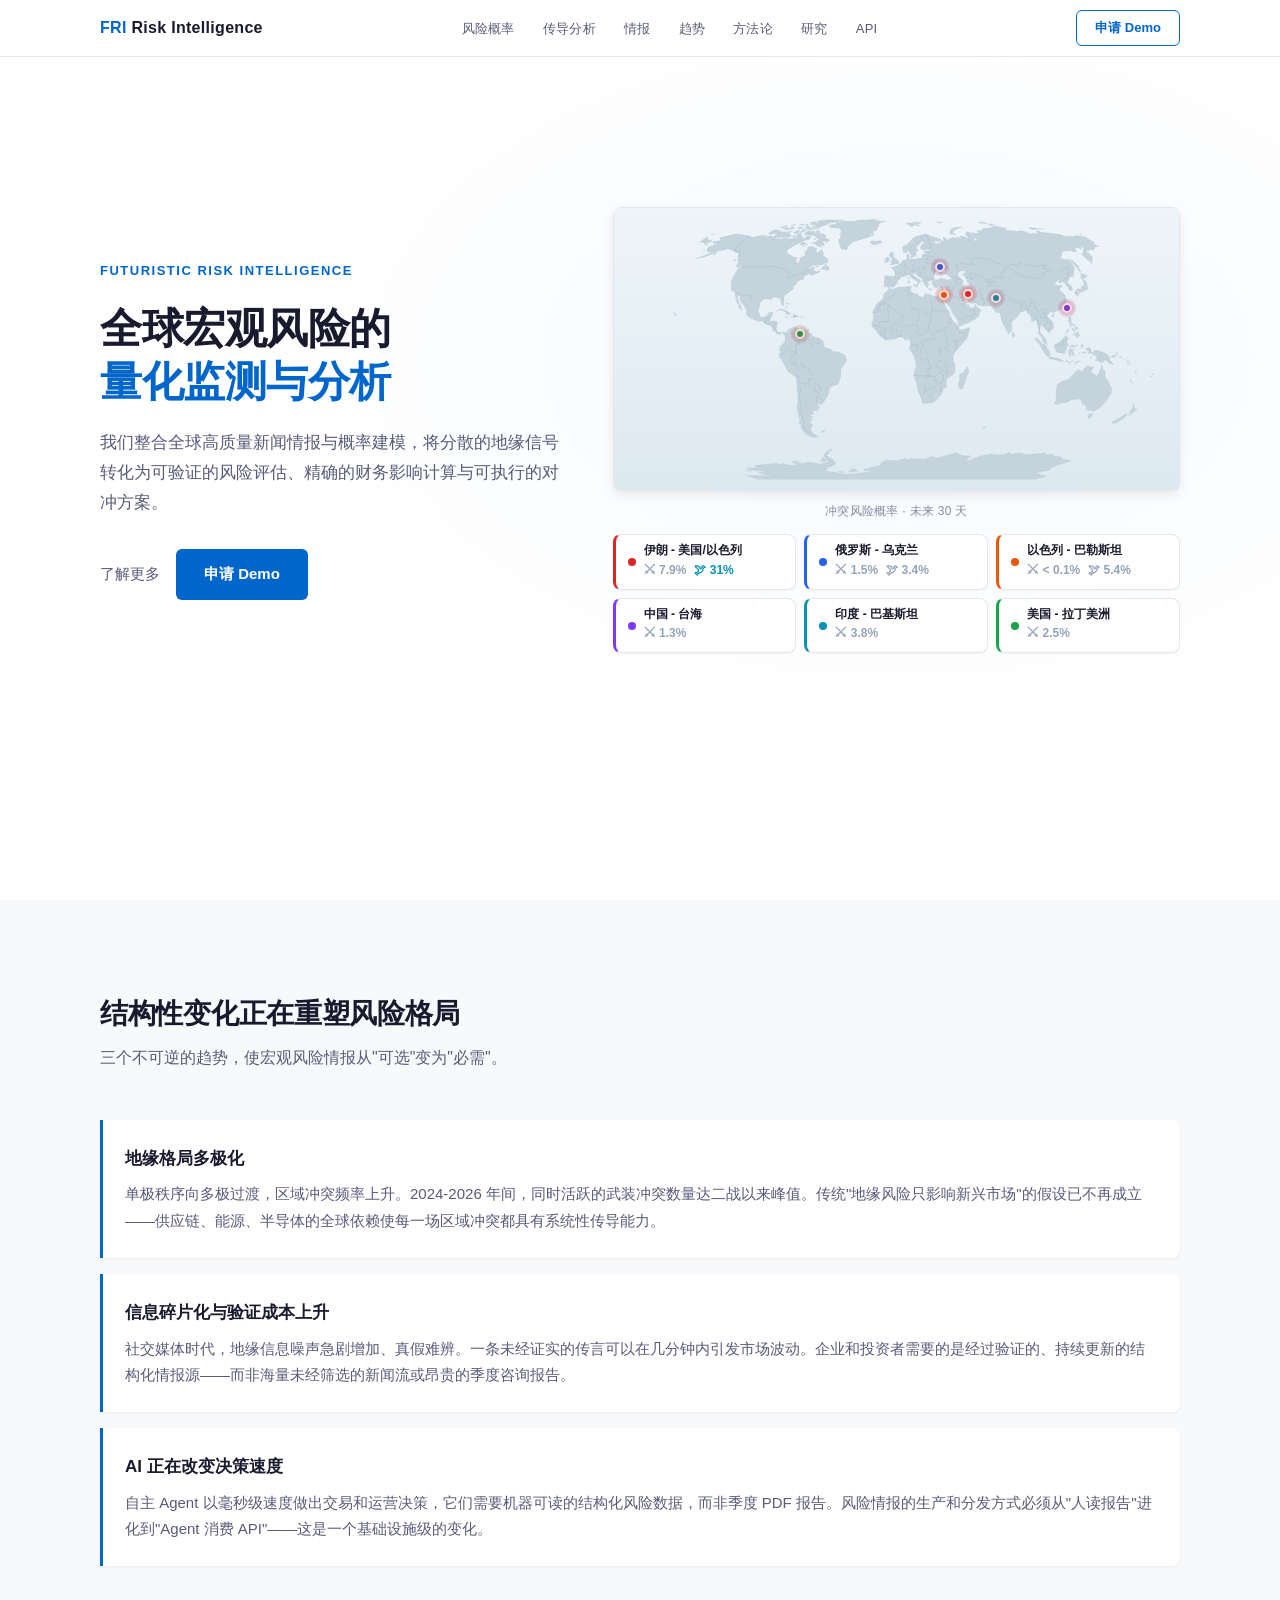
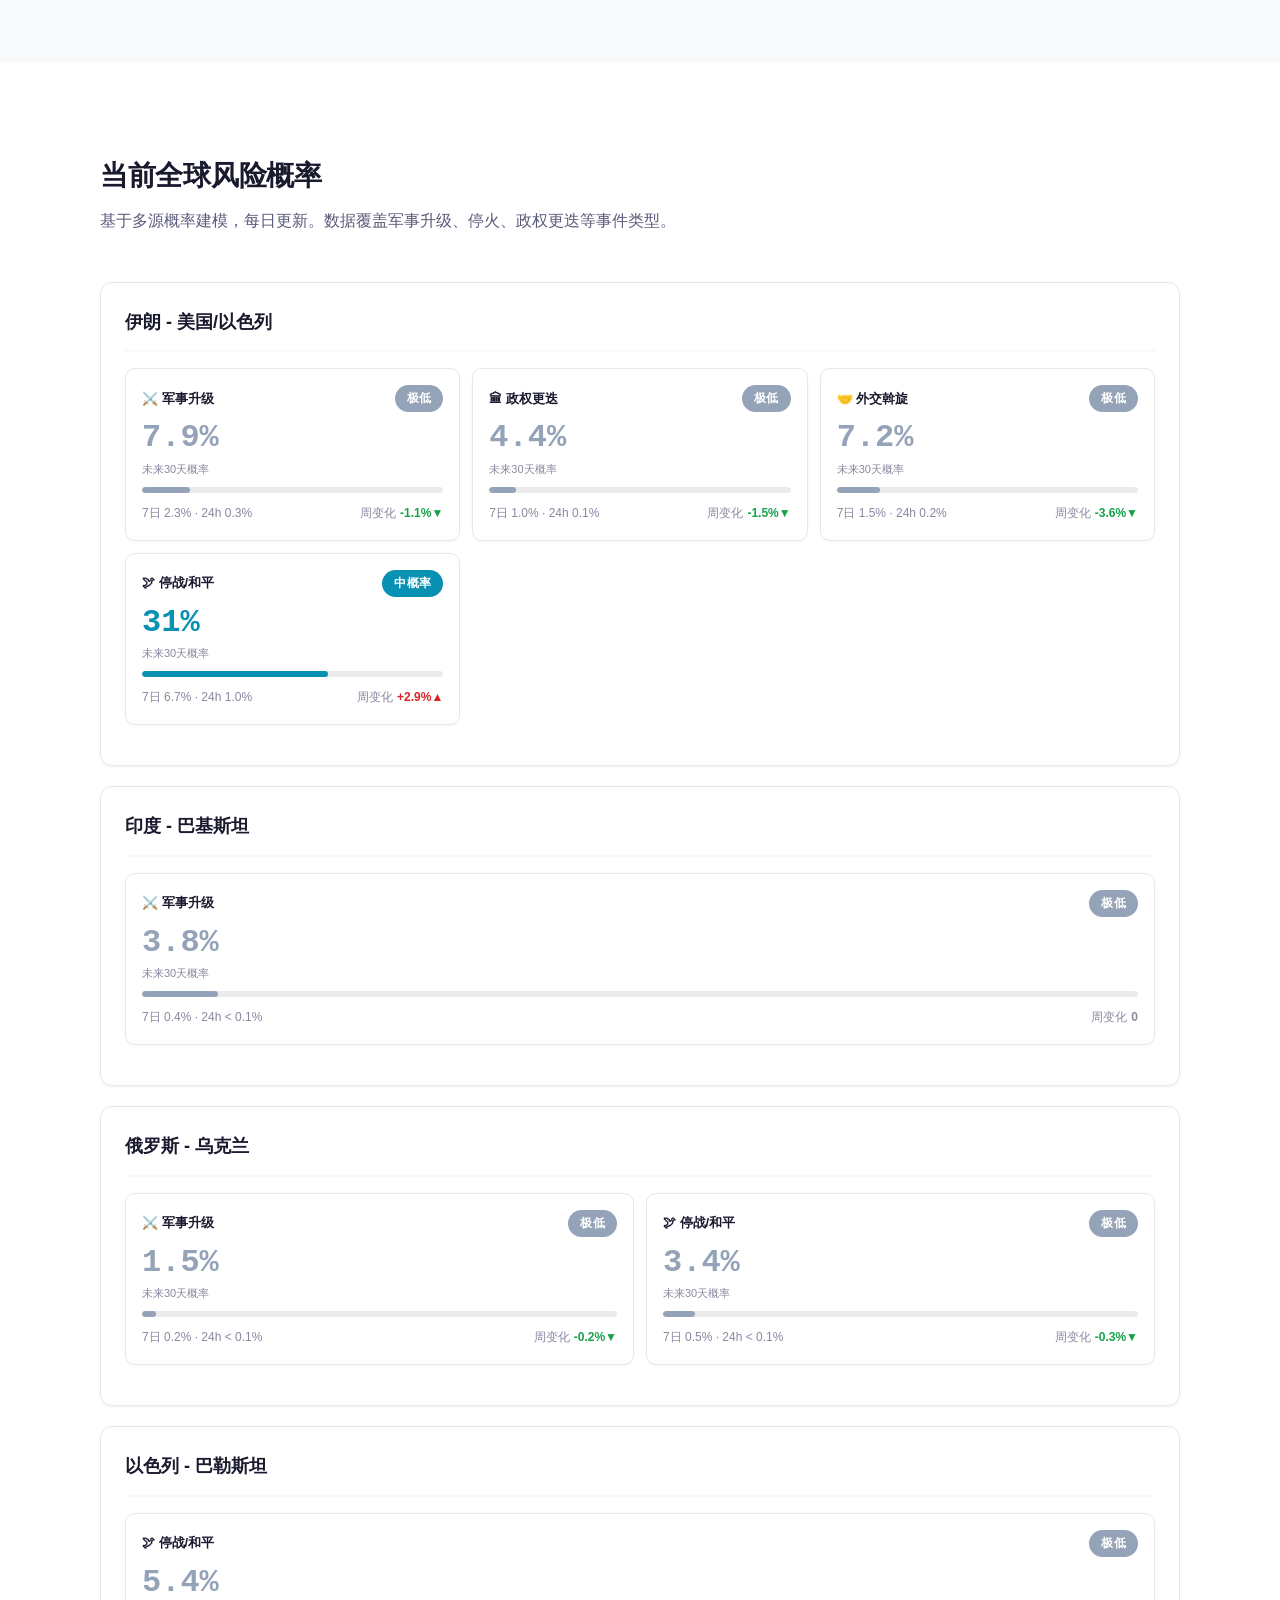
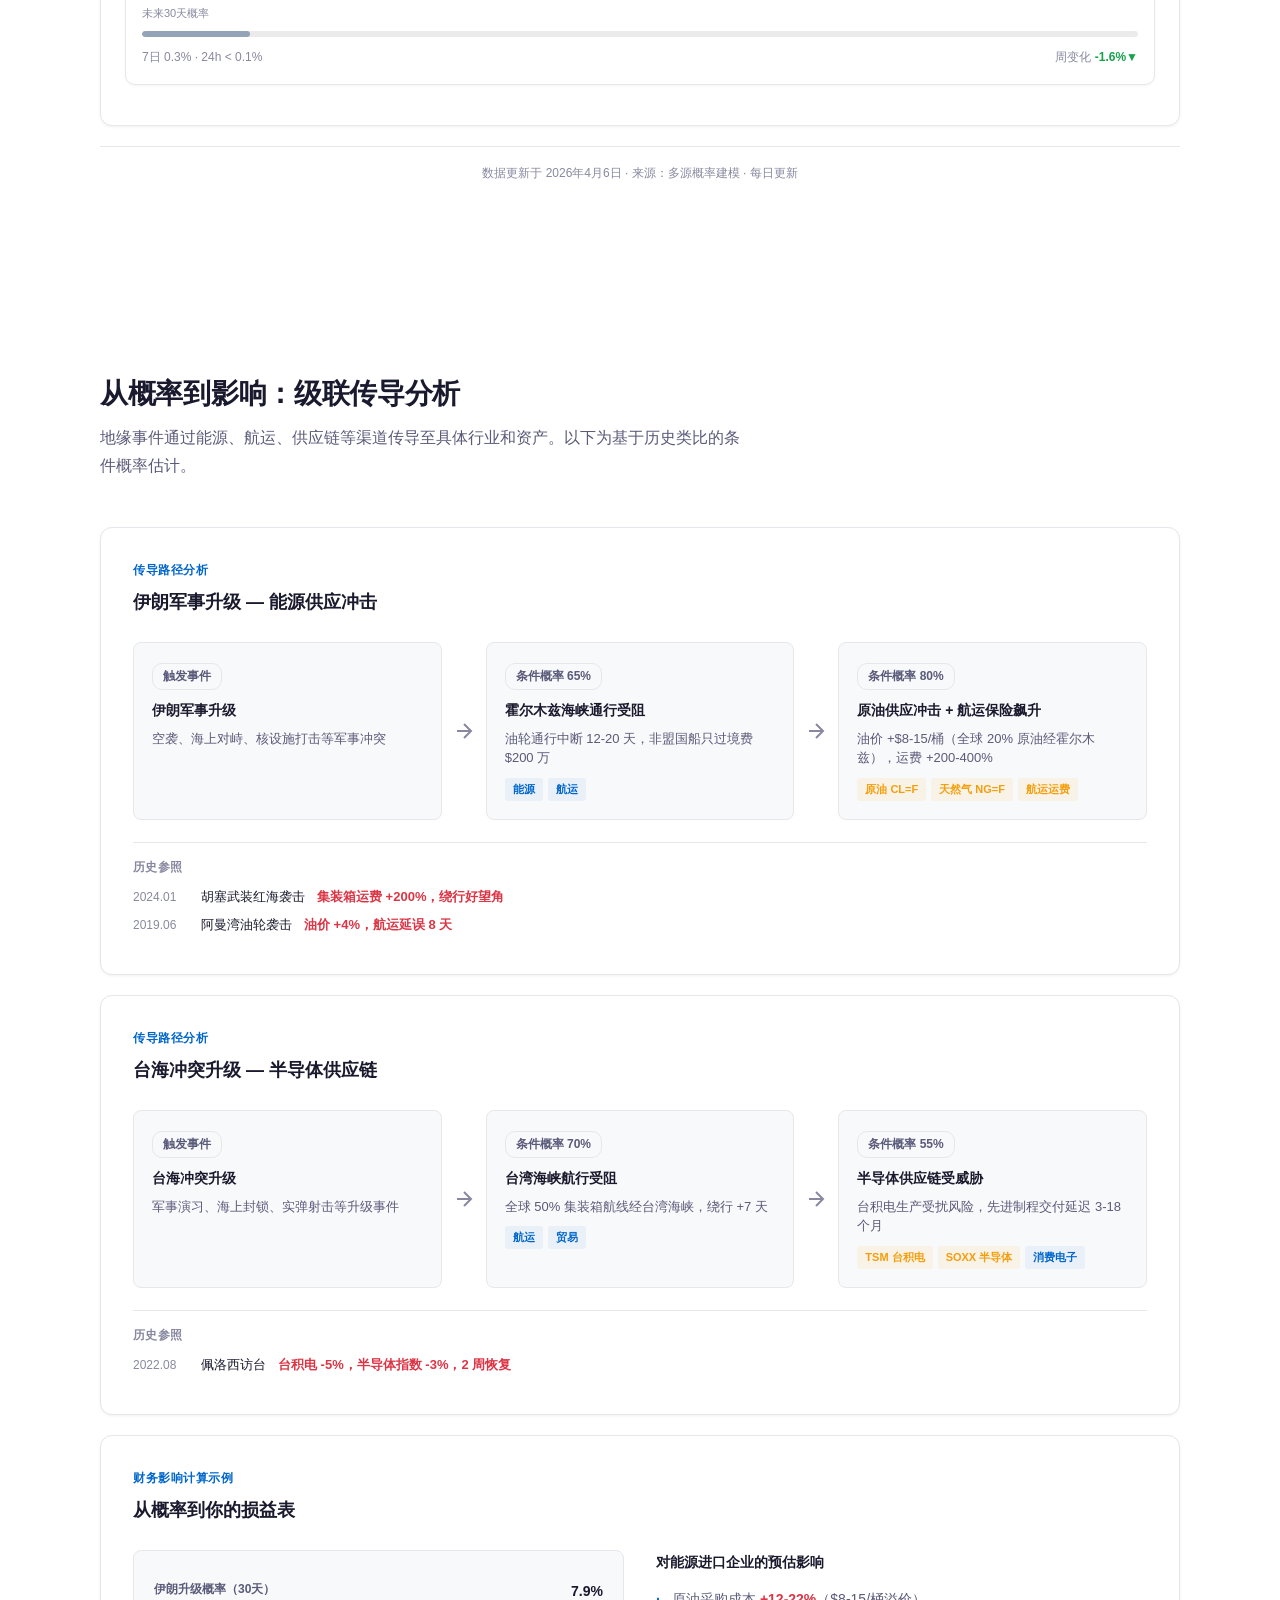
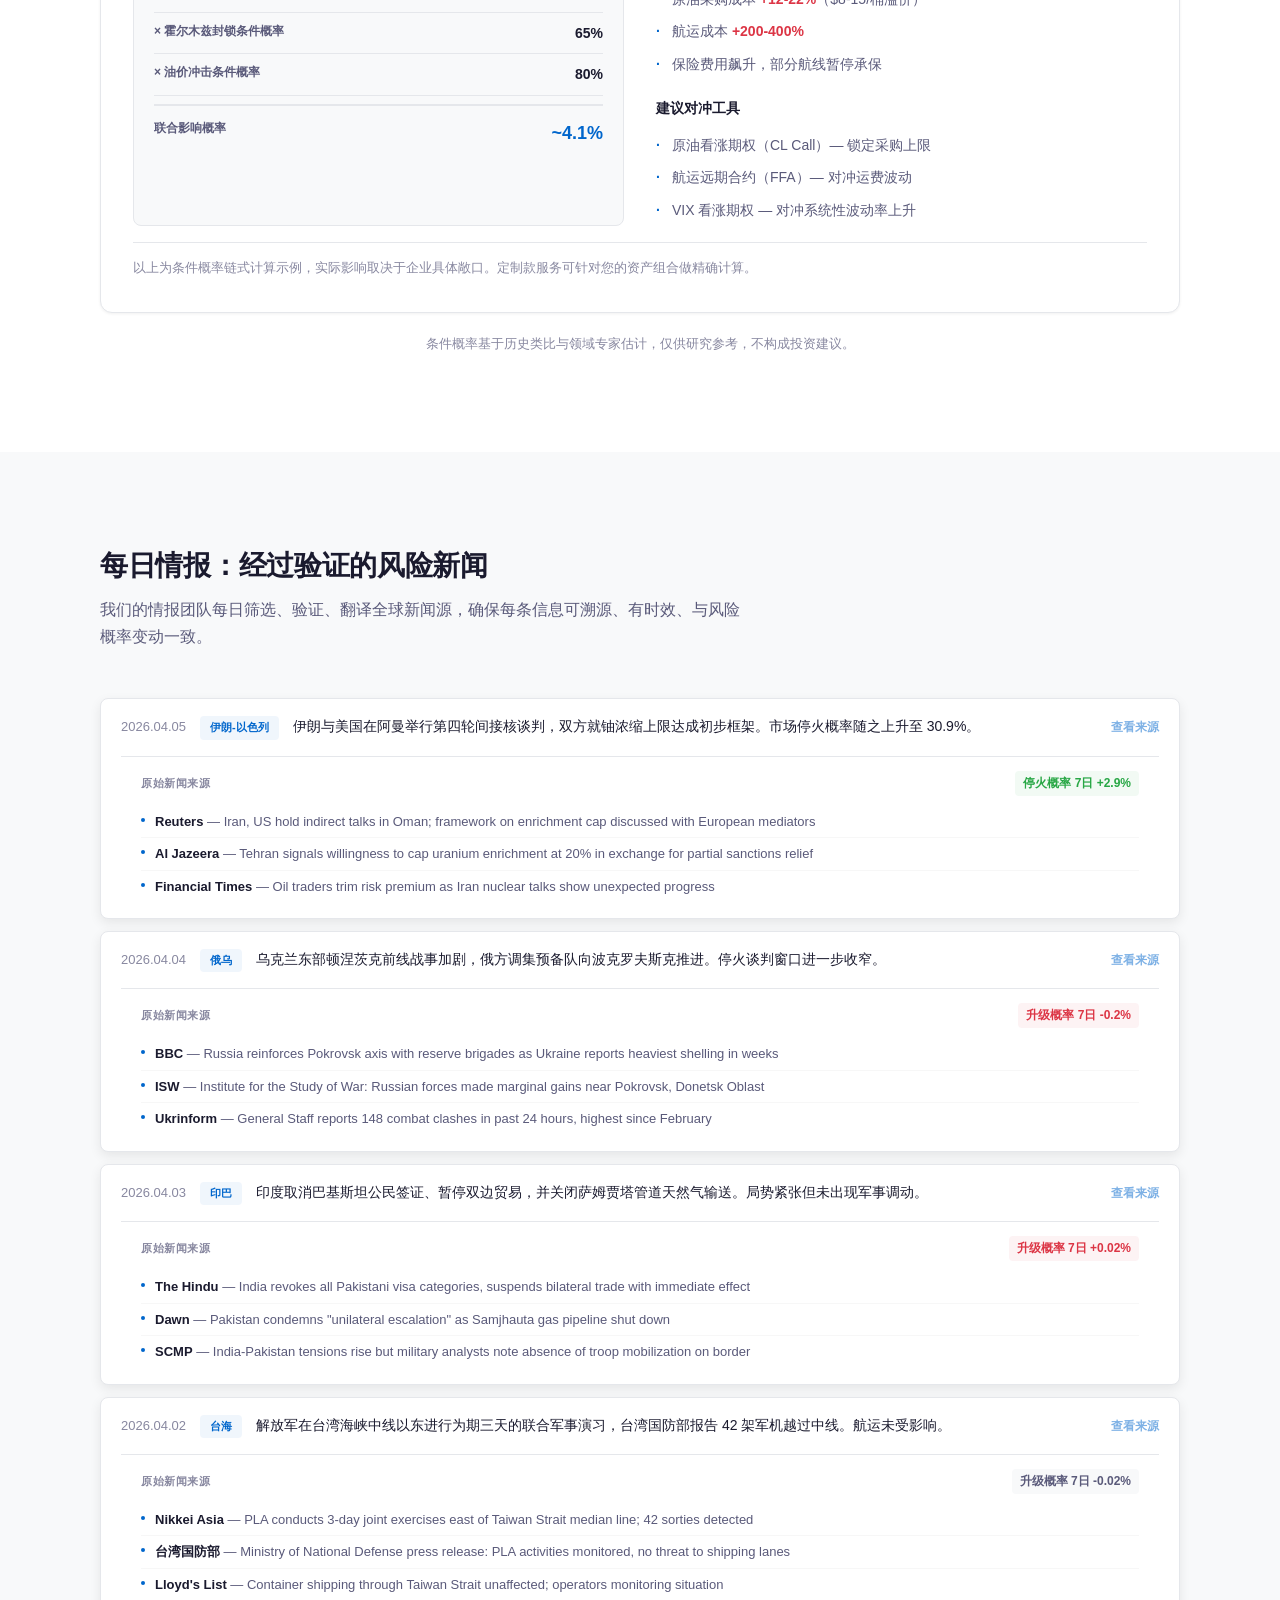
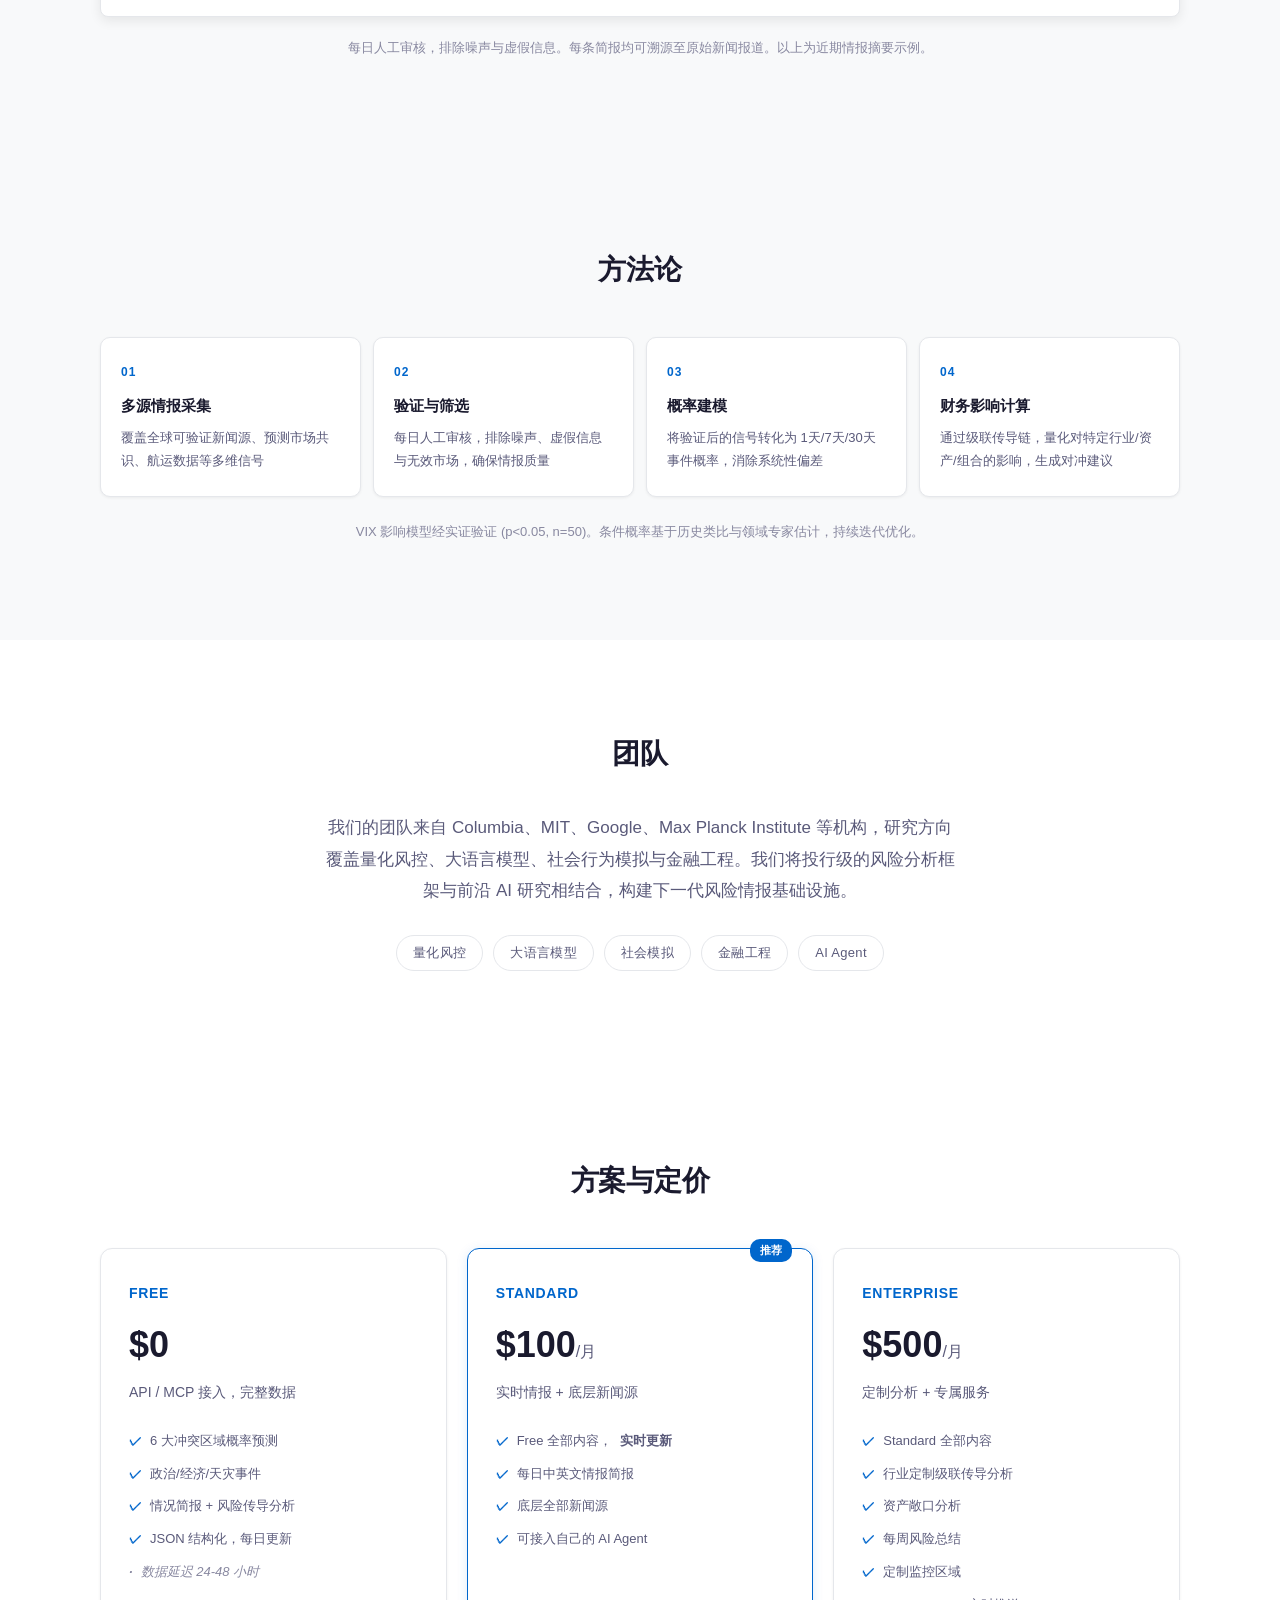
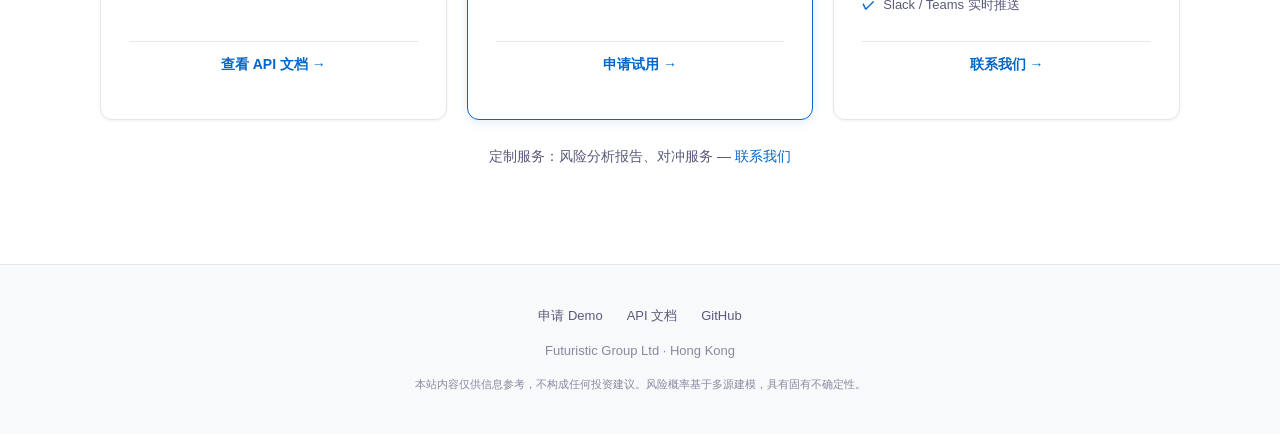
==== commit a246b907: "feat: pricing tiers (Free/Standard/Enterprise), expanded demo form, comms templates" ====
--- a/index.html
+++ b/index.html
@@ -432,32 +432,49 @@
 <!-- S7: Access -->
 <section id="access">
   <div class="container">
-    <div class="section-title" style="text-align:center;">接入方式</div>
-    <div class="tiers-grid">
-      <div class="tier-card featured">
-        <h3>数据接入</h3>
-        <p class="tier-desc">通过 MCP 或 JSON API，让你的 AI Agent 直接获得风险分析能力。</p>
-        <ul class="tier-features">
-          <li>MCP / API 一键集成</li>
-          <li>兼容 Claude、GPT 等主流 AI 工具</li>
-          <li>6 大冲突区域 + 政治/经济/天灾事件</li>
-          <li>JSON 结构化数据，每日更新</li>
-          <li>已上线 MCP 官方 Registry / PyPI / Glama</li>
+    <div class="section-title" style="text-align:center;">方案与定价</div>
+    <div class="pricing-grid">
+      <div class="pricing-card">
+        <div class="pricing-tier">Free</div>
+        <div class="pricing-price">$0</div>
+        <p class="pricing-desc">API / MCP 接入，完整数据</p>
+        <ul class="pricing-features">
+          <li>6 大冲突区域概率预测</li>
+          <li>政治/经济/天灾事件</li>
+          <li>情况简报 + 风险传导分析</li>
+          <li>JSON 结构化，每日更新</li>
+          <li class="pricing-note">数据延迟 24-48 小时</li>
         </ul>
-        <div class="tier-target"><a href="api-docs.html">查看 API 文档 →</a></div>
-      </div>
-      <div class="tier-card">
-        <h3>定制服务</h3>
-        <p class="tier-desc">针对你的业务场景和资产敞口，提供定向的风险分析与对冲建议。</p>
-        <ul class="tier-features">
-          <li>针对特定行业和资产的风险分析</li>
-          <li>级联传导路径定制化</li>
-          <li>对冲方案设计与执行建议</li>
-          <li>定期风险简报 + 重大事件即时预警</li>
+        <a href="api-docs.html" class="pricing-cta">查看 API 文档 →</a>
+      </div>
+      <div class="pricing-card featured">
+        <div class="pricing-tier">Standard</div>
+        <div class="pricing-price">$100<span class="pricing-period">/月</span></div>
+        <p class="pricing-desc">实时情报 + 底层新闻源</p>
+        <ul class="pricing-features">
+          <li>Free 全部内容，<strong>实时更新</strong></li>
+          <li>每日中英文情报简报</li>
+          <li>底层全部新闻源</li>
+          <li>可接入自己的 AI Agent</li>
         </ul>
-        <div class="tier-target"><a href="demo.html">申请 Demo →</a></div>
-      </div>
-    </div>
+        <a href="demo.html" class="pricing-cta">申请试用 →</a>
+      </div>
+      <div class="pricing-card">
+        <div class="pricing-tier">Enterprise</div>
+        <div class="pricing-price">$500<span class="pricing-period">/月</span></div>
+        <p class="pricing-desc">定制分析 + 专属服务</p>
+        <ul class="pricing-features">
+          <li>Standard 全部内容</li>
+          <li>行业定制级联传导分析</li>
+          <li>资产敞口分析</li>
+          <li>每周风险总结</li>
+          <li>定制监控区域</li>
+          <li>Slack / Teams 实时推送</li>
+        </ul>
+        <a href="demo.html" class="pricing-cta">联系我们 →</a>
+      </div>
+    </div>
+    <p class="pricing-custom">定制服务：风险分析报告、对冲服务 — <a href="demo.html">联系我们</a></p>
   </div>
 </section>
 
--- a/css/style.css
+++ b/css/style.css
@@ -762,7 +762,65 @@
   background: var(--bg-card);
 }
 
-/* ===== Tiers ===== */
+/* ===== Pricing ===== */
+.pricing-grid {
+  display: grid;
+  grid-template-columns: repeat(3, 1fr);
+  gap: 20px;
+  margin-top: 48px;
+}
+.pricing-card {
+  background: var(--bg-card);
+  border: 1px solid var(--border);
+  border-radius: 12px;
+  padding: 32px 28px;
+  box-shadow: var(--shadow);
+  display: flex;
+  flex-direction: column;
+}
+.pricing-card.featured { border-color: var(--accent); box-shadow: 0 2px 12px rgba(0,102,204,.12); position: relative; }
+.pricing-card.featured::before {
+  content: '推荐';
+  position: absolute;
+  top: -10px;
+  right: 20px;
+  background: var(--accent);
+  color: #fff;
+  font-size: 11px;
+  font-weight: 600;
+  padding: 2px 10px;
+  border-radius: 10px;
+}
+.pricing-tier { font-size: 14px; font-weight: 600; color: var(--accent); text-transform: uppercase; letter-spacing: 0.05em; }
+.pricing-price { font-size: 36px; font-weight: 800; color: var(--text); margin: 8px 0 4px; }
+.pricing-period { font-size: 16px; font-weight: 400; color: var(--text-muted); }
+.pricing-desc { color: var(--text-muted); font-size: 14px; margin-bottom: 20px; }
+.pricing-features { list-style: none; flex: 1; }
+.pricing-features li {
+  padding: 5px 0; font-size: 13px; color: var(--text-muted); display: flex; gap: 8px; align-items: baseline;
+}
+.pricing-features li::before { content: '✓'; color: var(--accent); flex-shrink: 0; font-weight: 700; }
+.pricing-features li.pricing-note { color: var(--text-light); font-style: italic; }
+.pricing-features li.pricing-note::before { content: '·'; color: var(--text-light); }
+.pricing-cta {
+  display: block;
+  text-align: center;
+  margin-top: 20px;
+  padding: 10px 0;
+  border-top: 1px solid var(--border);
+  font-size: 14px;
+  font-weight: 600;
+  color: var(--accent);
+}
+.pricing-cta:hover { color: var(--accent-hover); }
+.pricing-custom {
+  text-align: center;
+  margin-top: 24px;
+  font-size: 14px;
+  color: var(--text-muted);
+}
+
+/* Keep old tier styles for backward compat */
 .tiers-grid {
   display: grid;
   grid-template-columns: repeat(auto-fit, minmax(340px, 1fr));
@@ -899,6 +957,7 @@
   .risk-grid { grid-template-columns: 1fr !important; }
   .compact-row { grid-template-columns: 1fr; }
   .tiers-grid { grid-template-columns: 1fr; }
+  .pricing-grid { grid-template-columns: 1fr; }
   .impact-body { grid-template-columns: 1fr; }
   .news-item { flex-direction: column; gap: 8px; }
   .news-date { flex: none; }
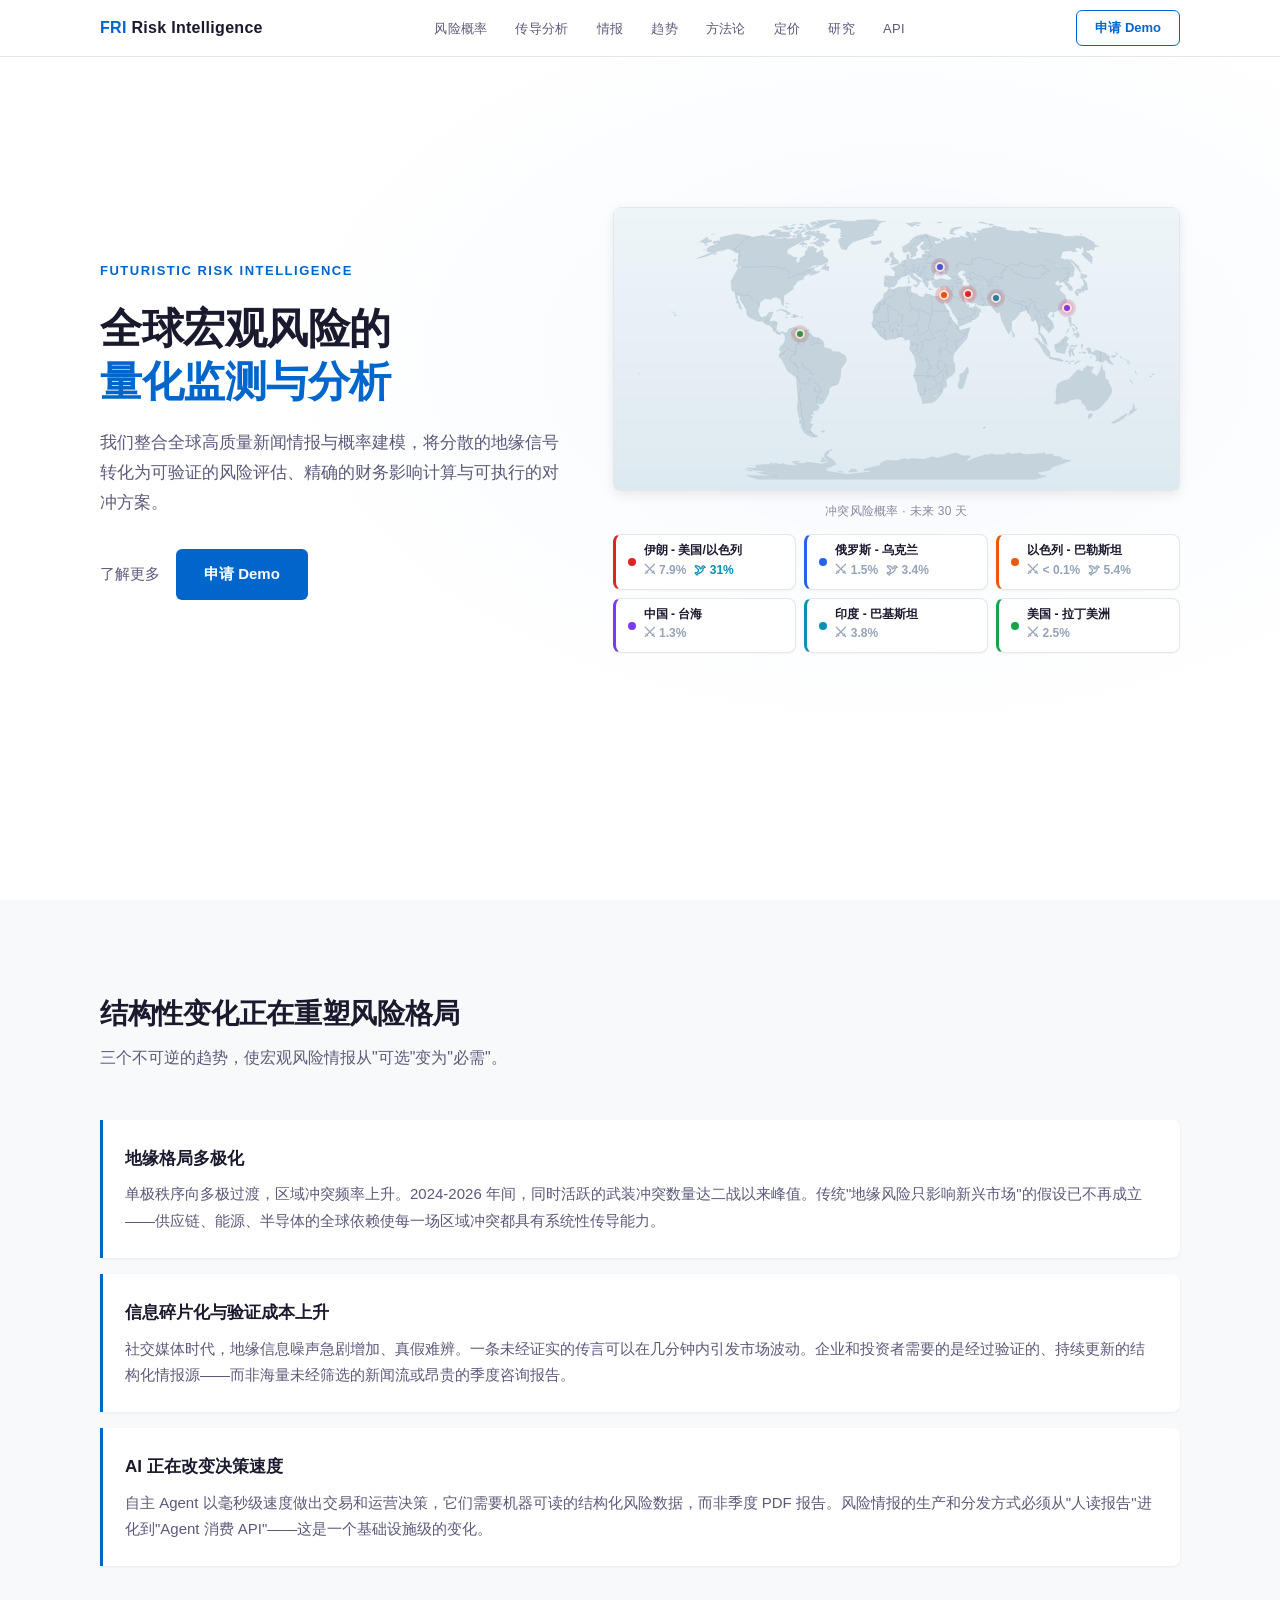
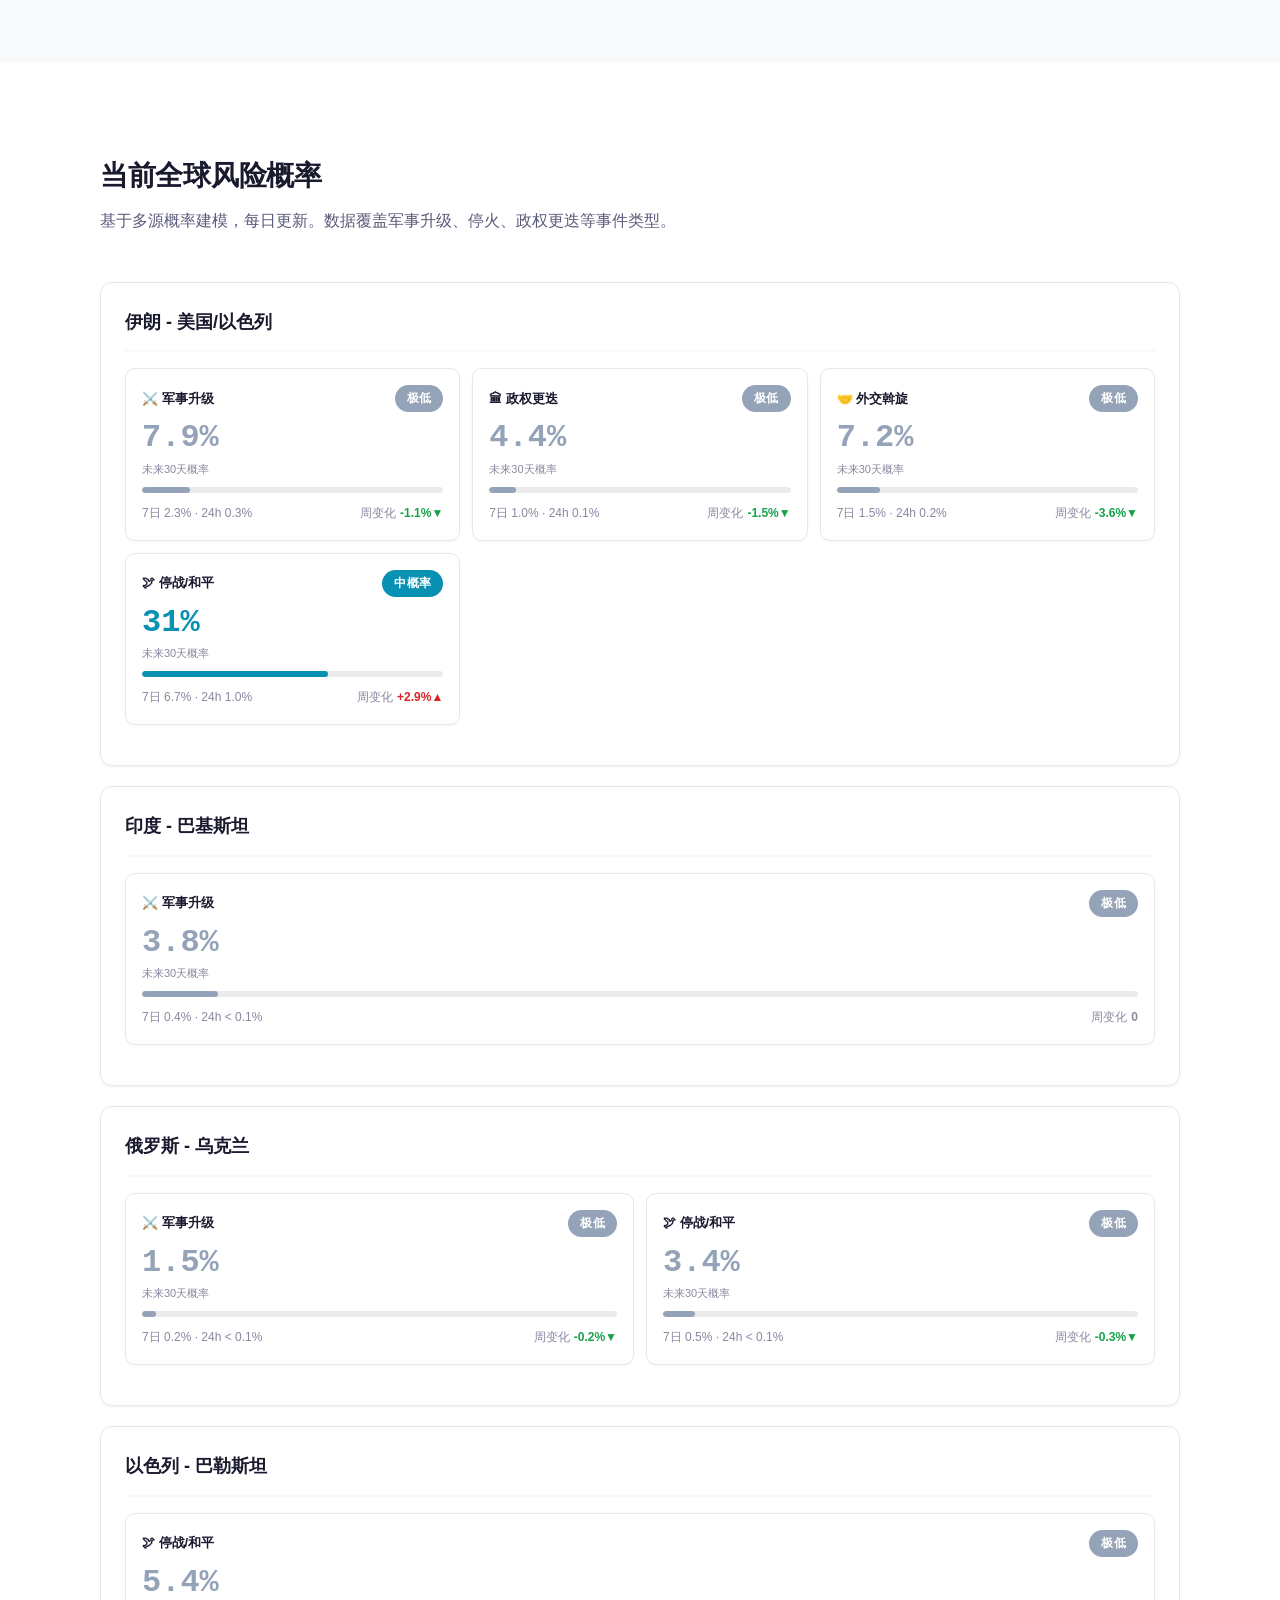
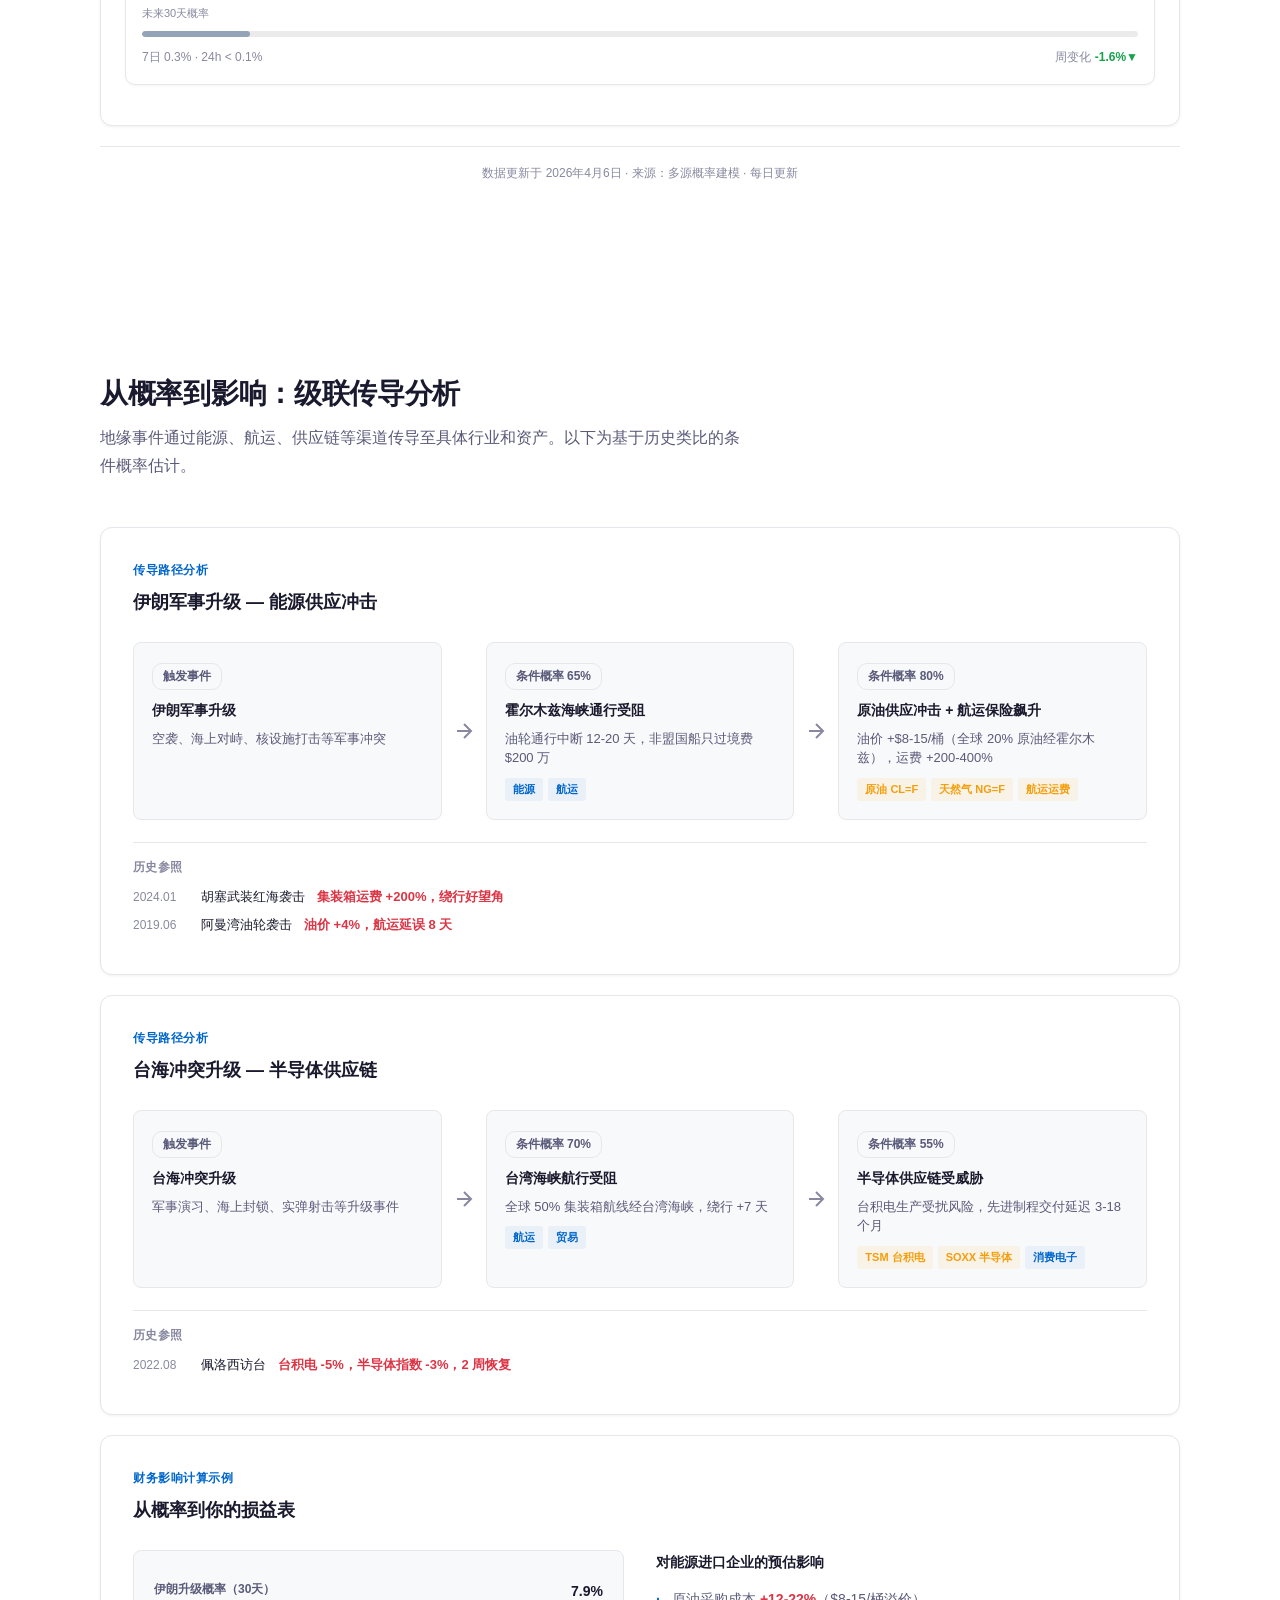
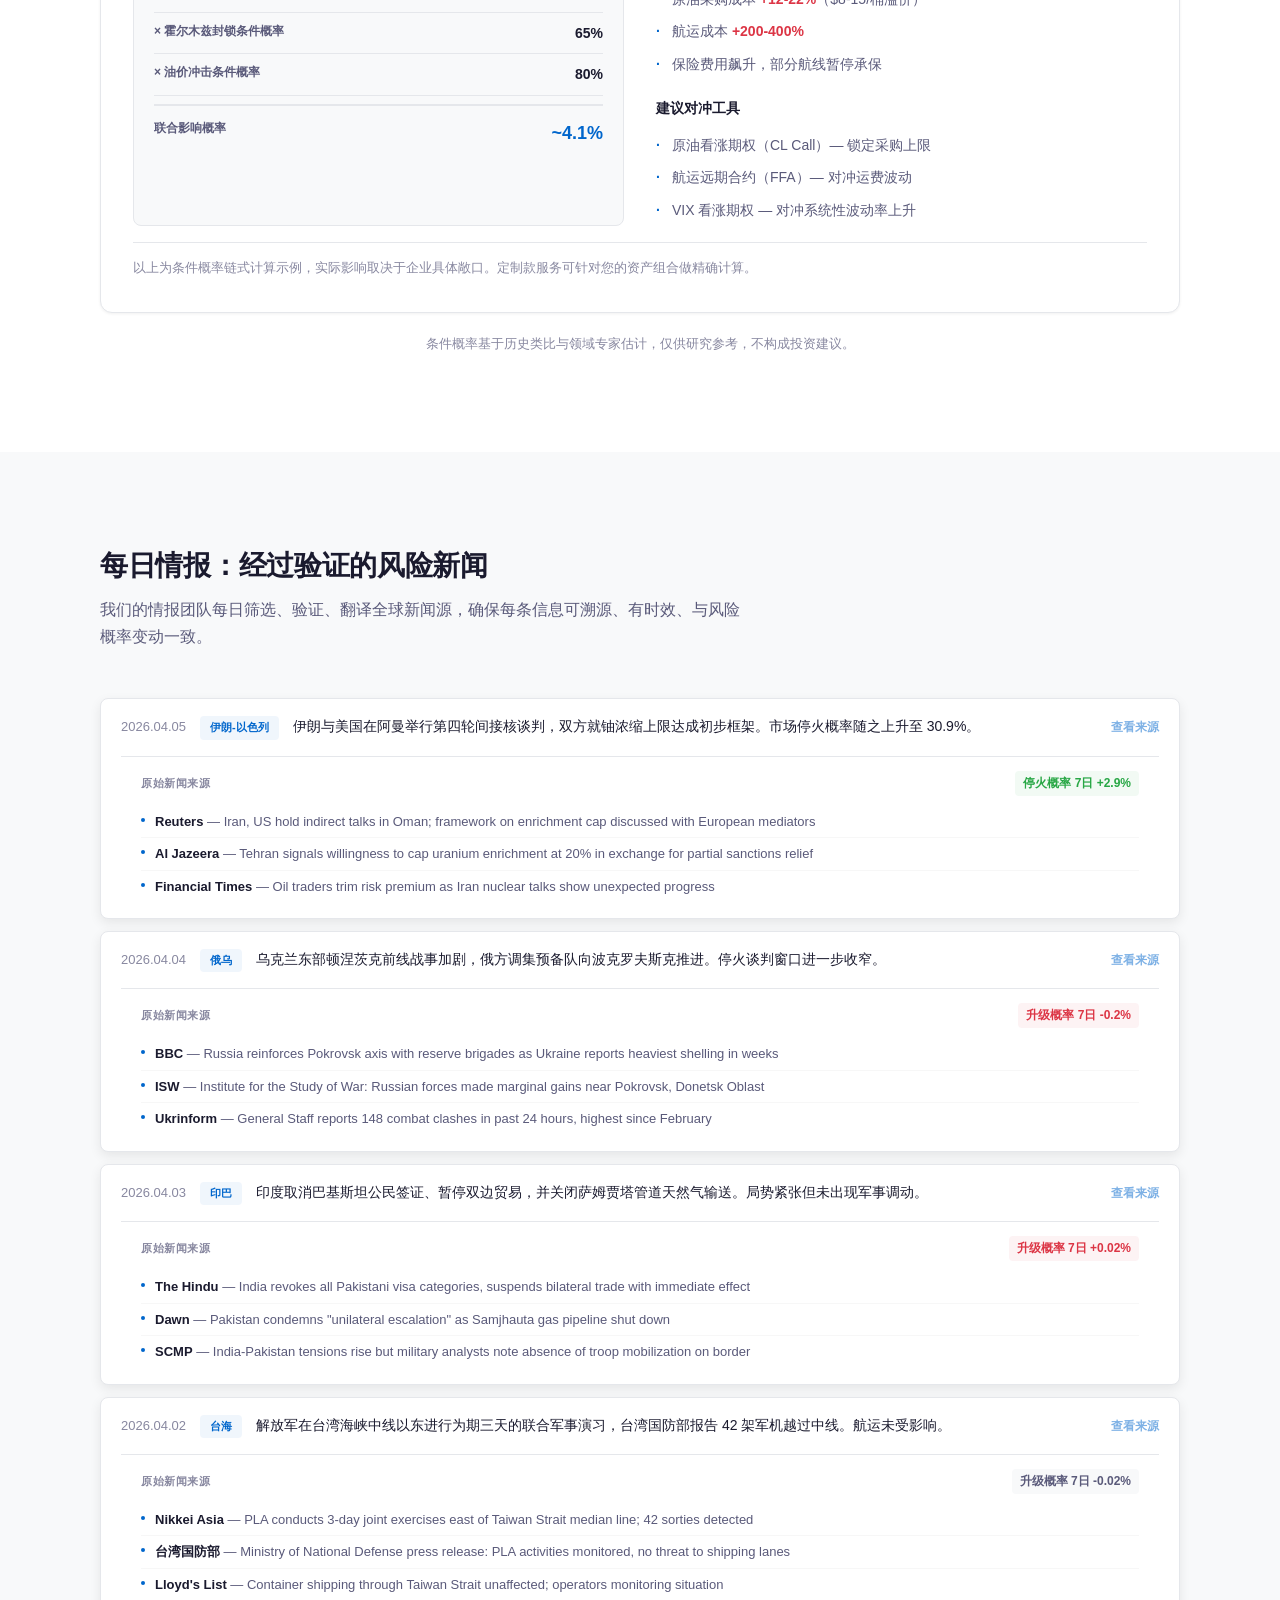
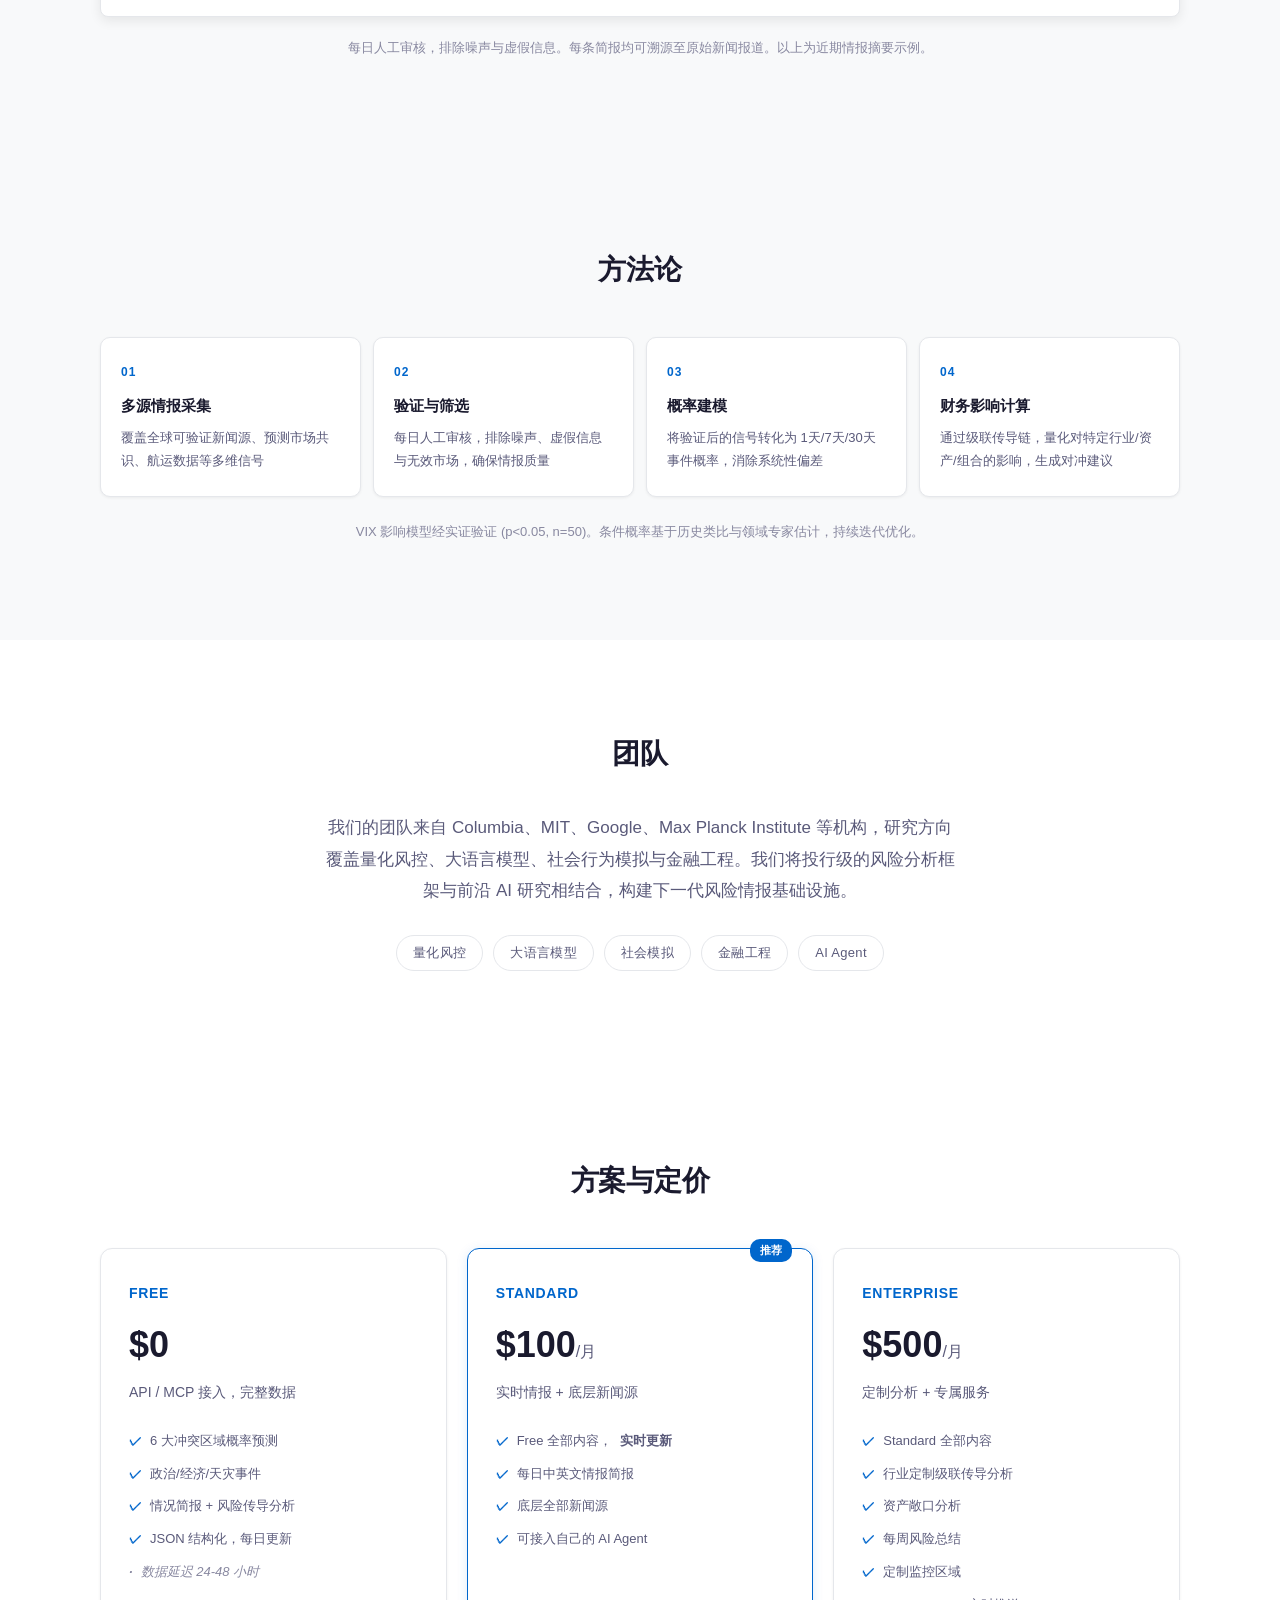
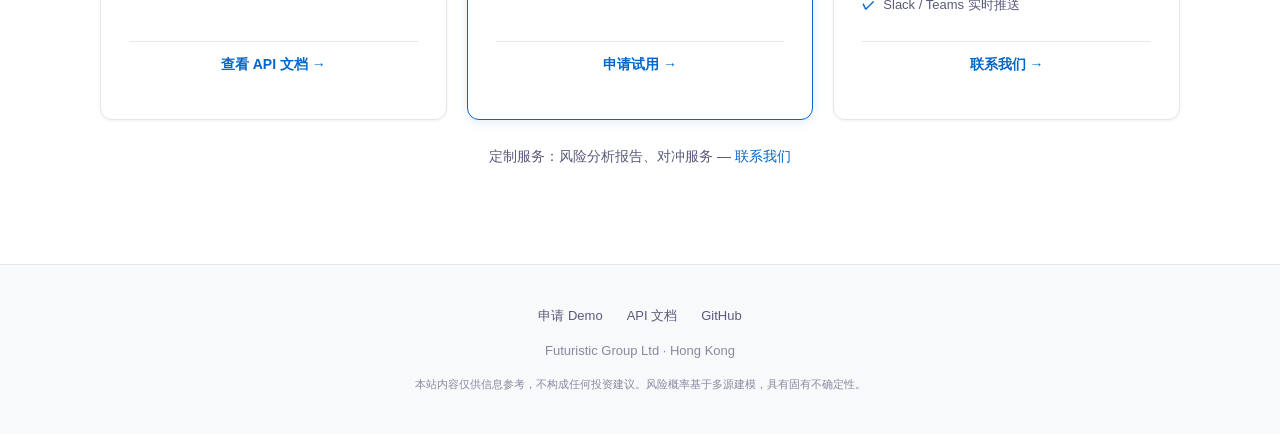
==== commit c7f4d448: "nav: add pricing link" ====
--- a/index.html
+++ b/index.html
@@ -42,6 +42,7 @@
       <li><a href="#news">情报</a></li>
       <li><a href="#trends">趋势</a></li>
       <li><a href="#method">方法论</a></li>
+      <li><a href="#access">定价</a></li>
       <li><a href="blog/index.html">研究</a></li>
       <li><a href="api-docs.html">API</a></li>
     </ul>
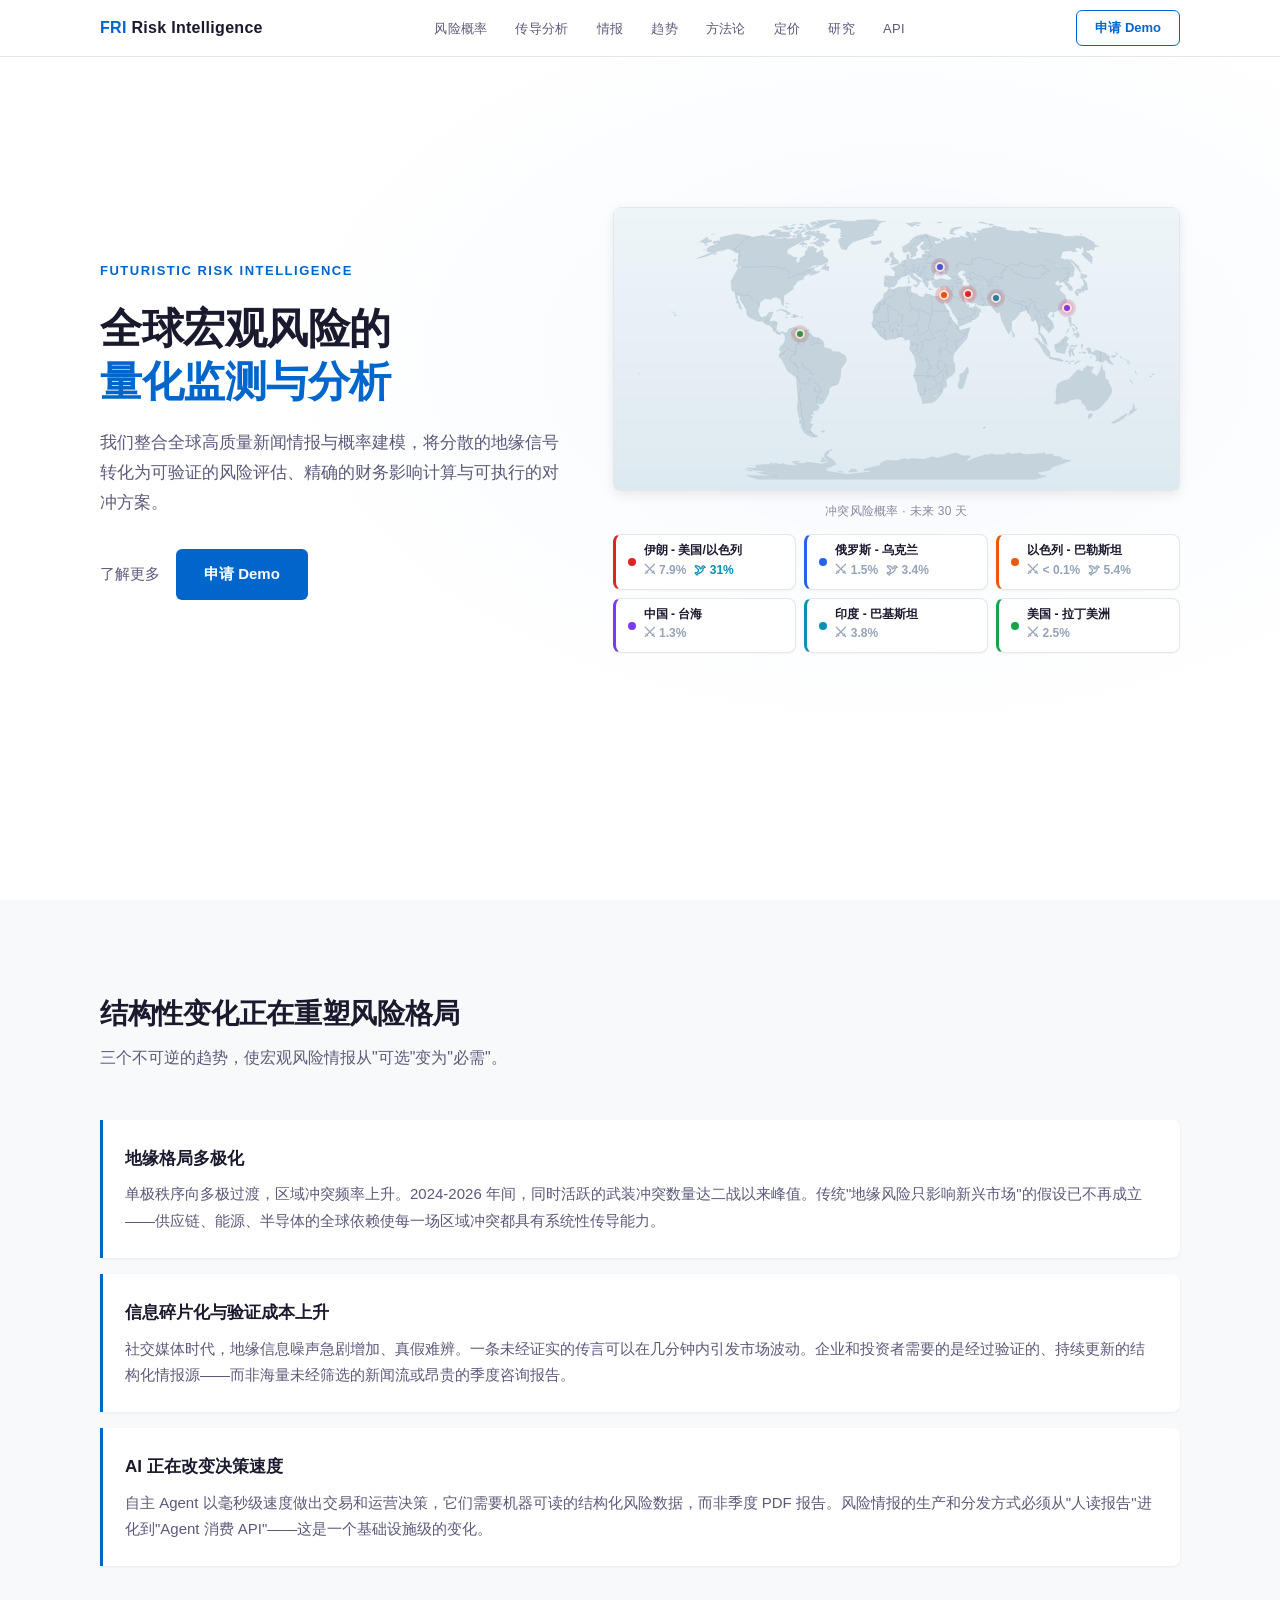
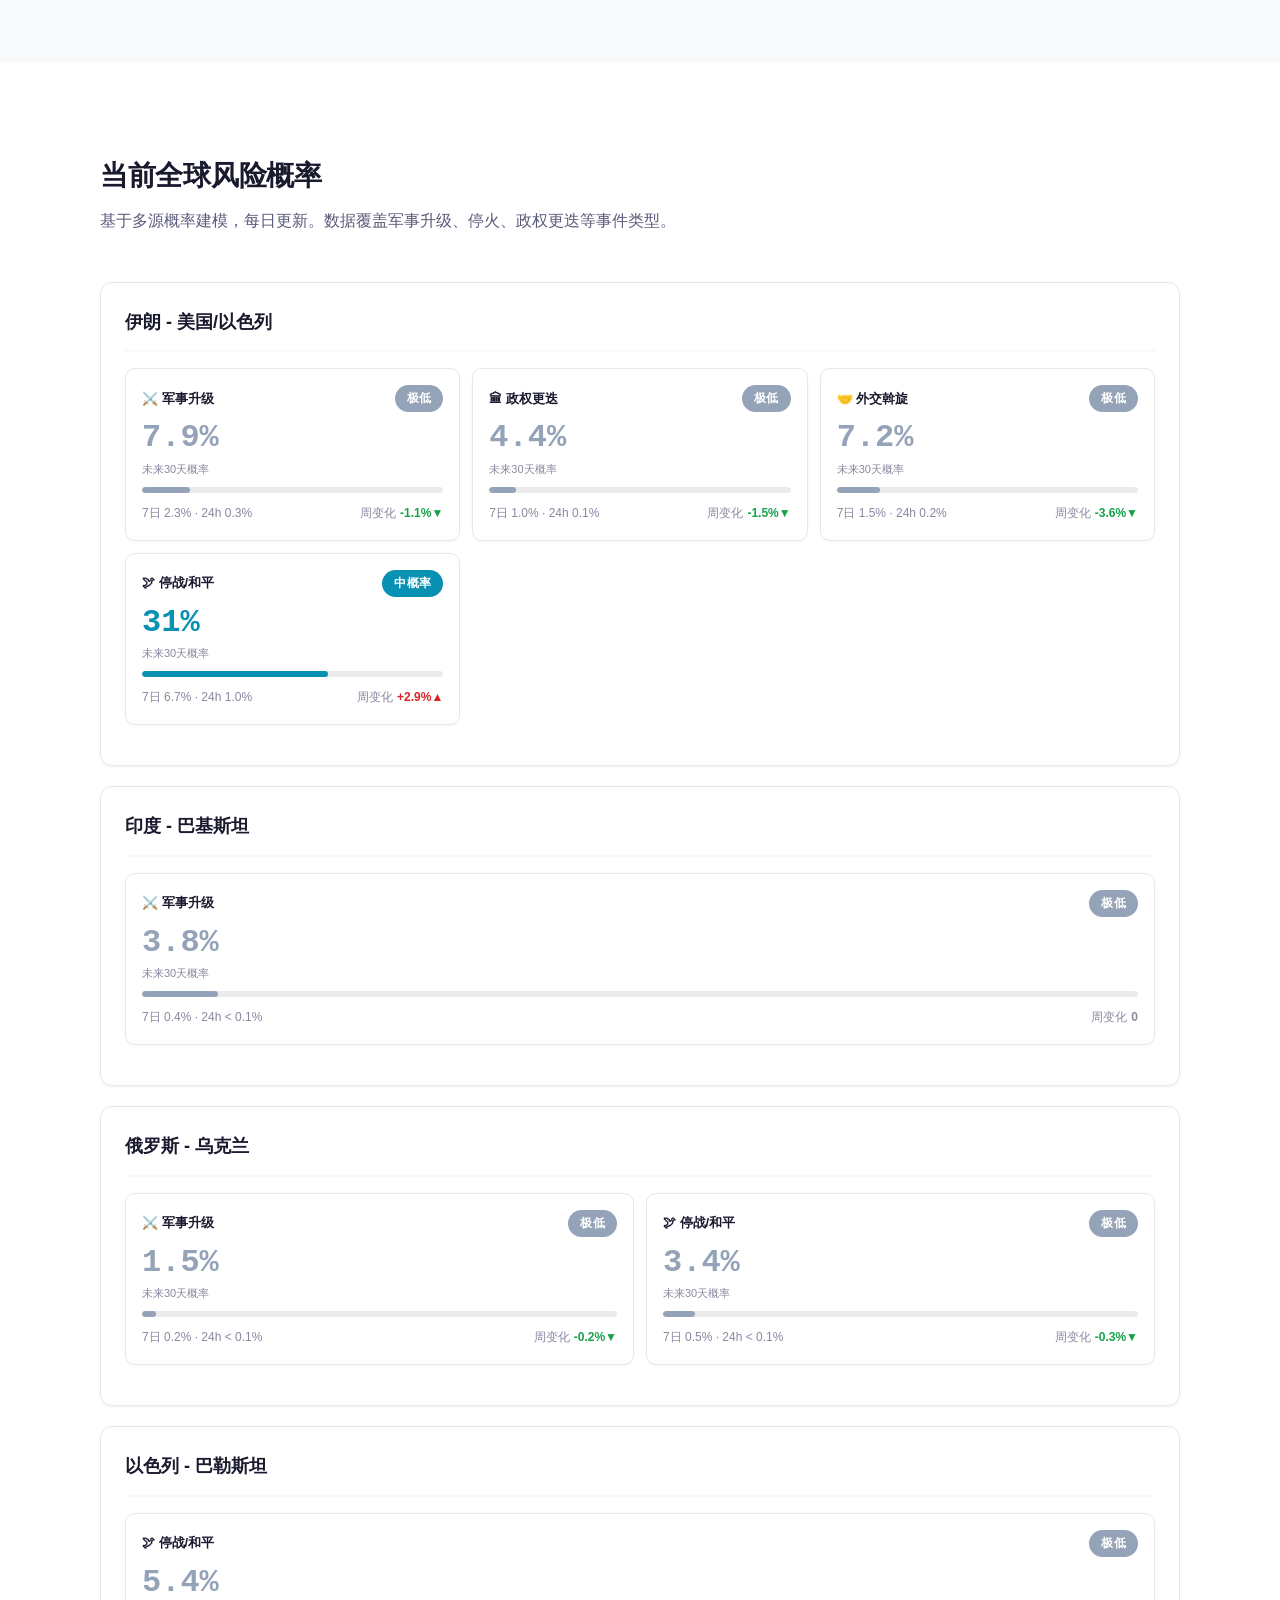
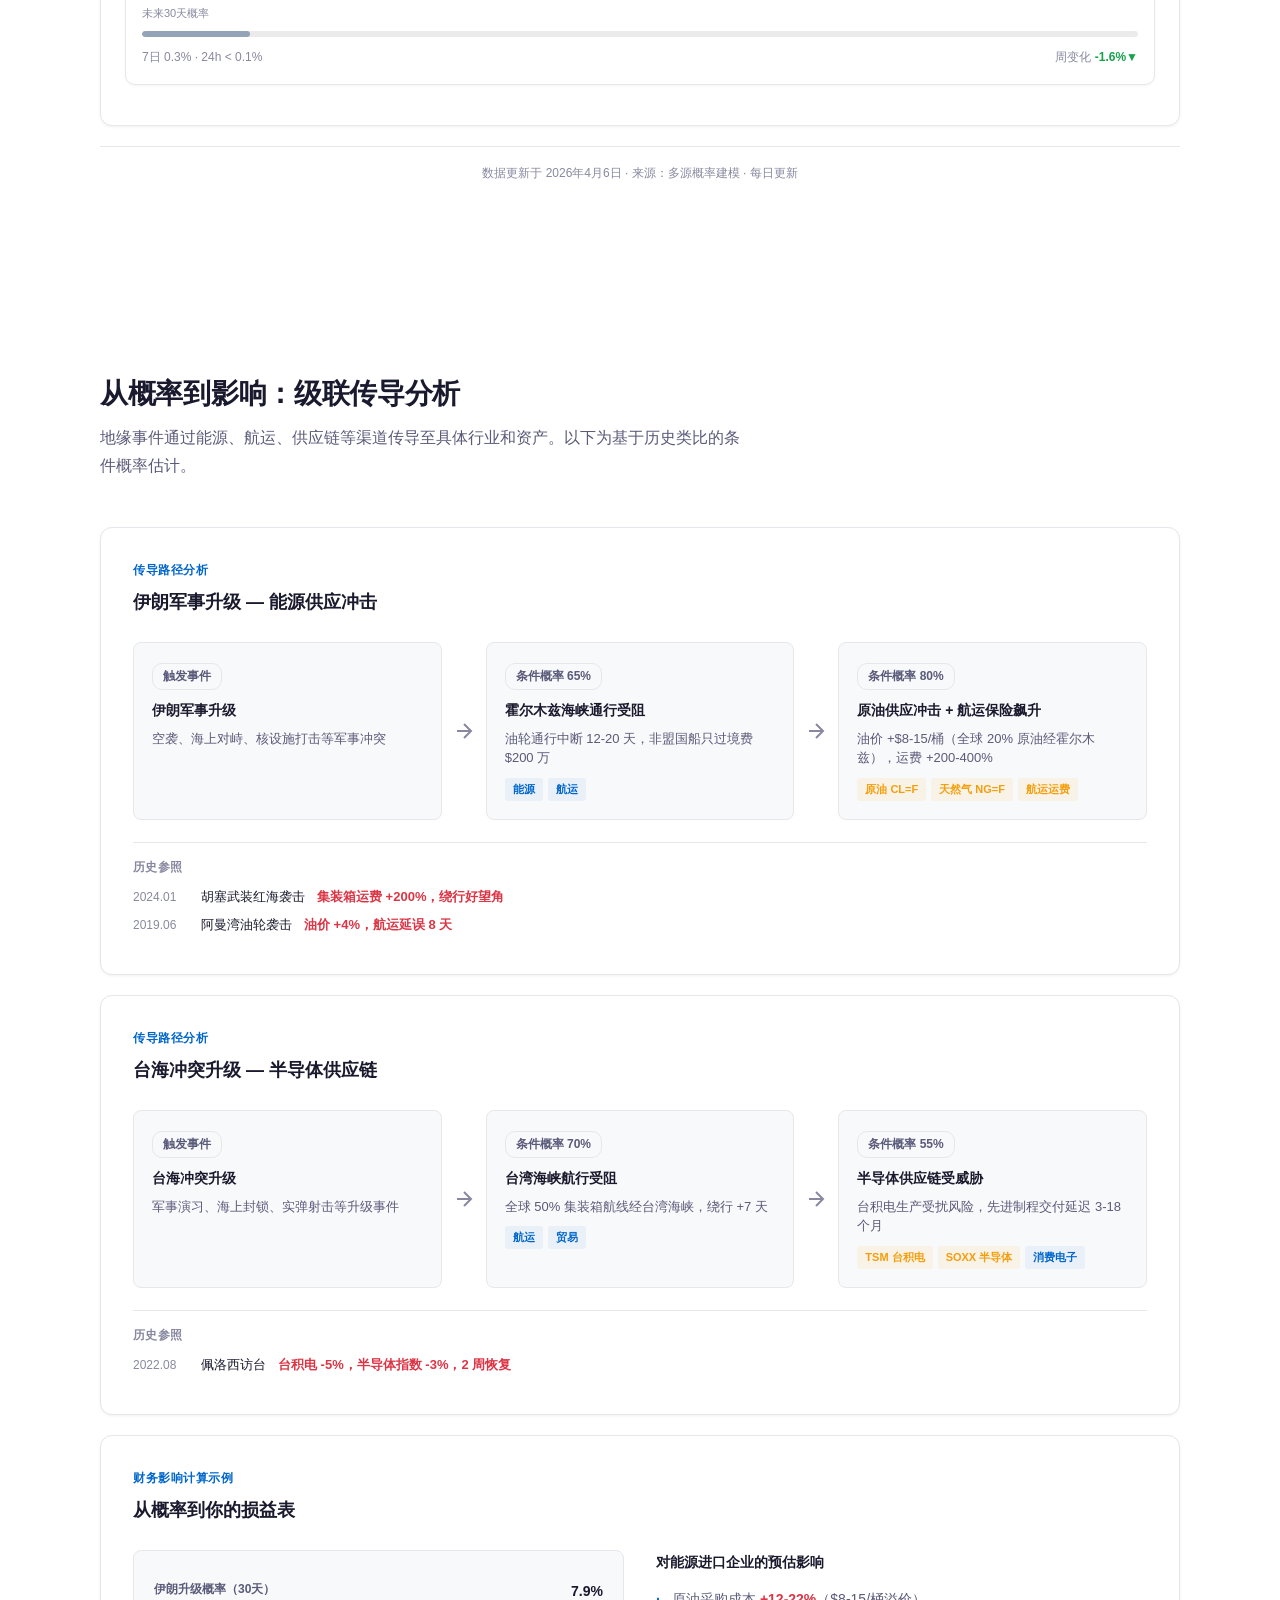
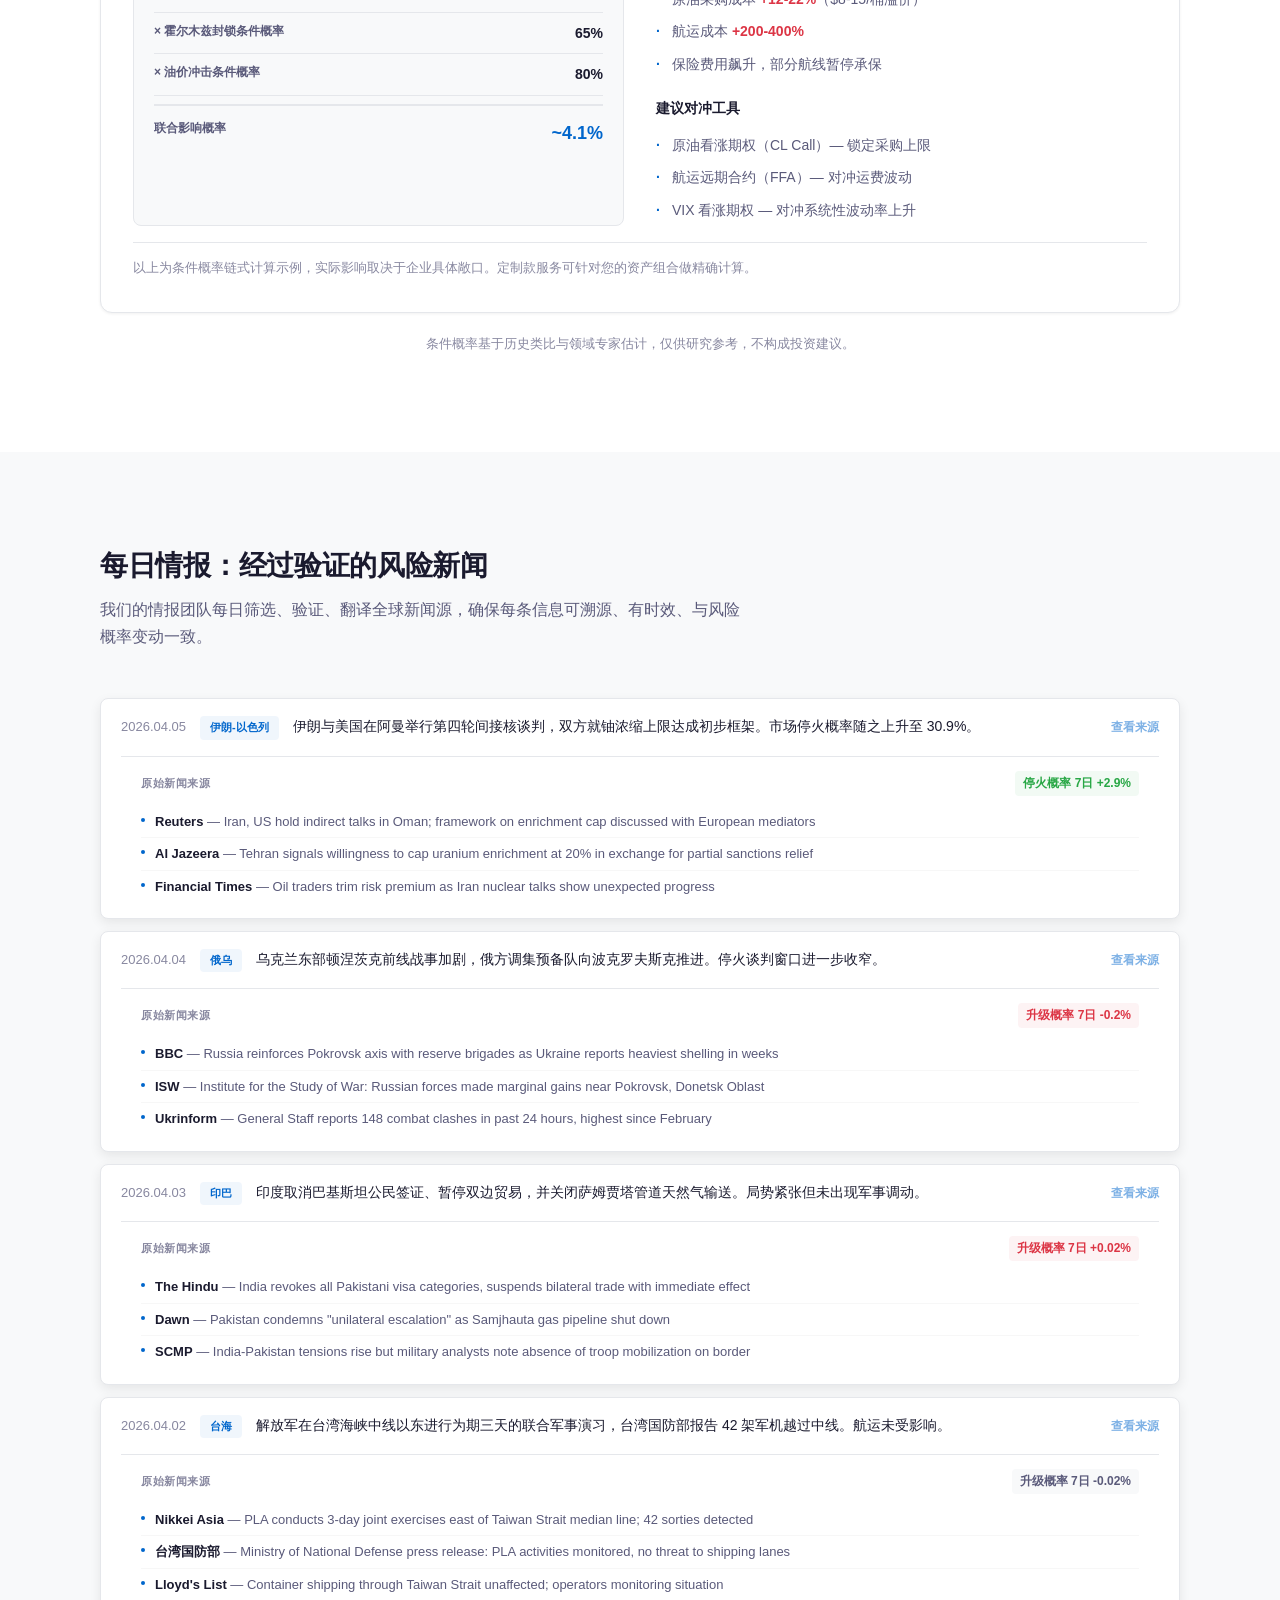
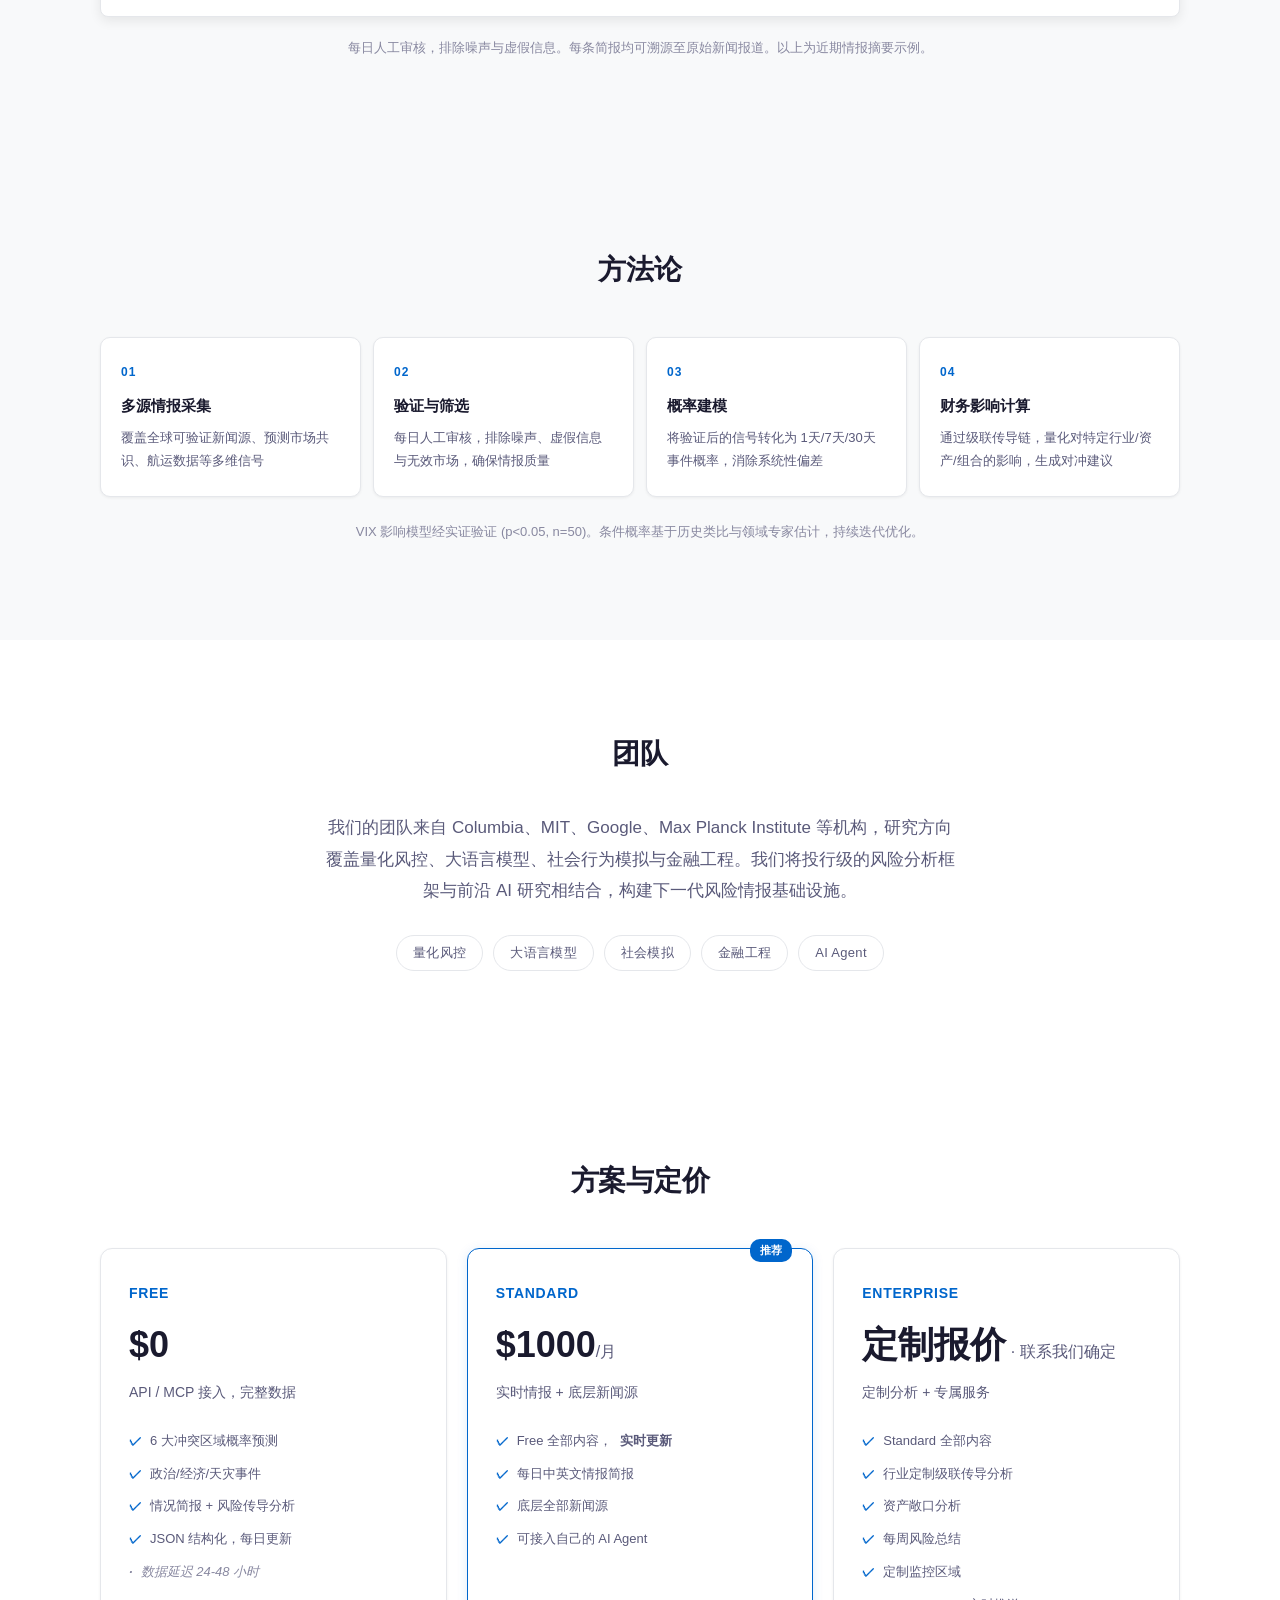
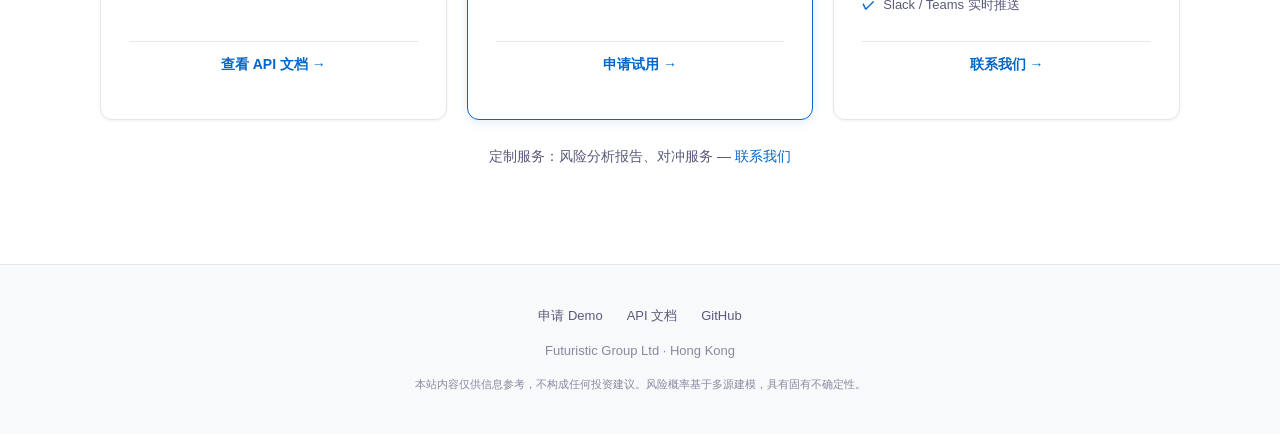
==== commit c41be940: "update pricing: Standard $1000/mo, Enterprise contact-us for custom quote Co-Authored-By: Claude Opu" ====
--- a/index.html
+++ b/index.html
@@ -2,6 +2,7 @@
 <html lang="zh-CN">
 <head>
   <meta charset="UTF-8">
+  <link rel="canonical" href="https://futuristicrisks.com/">
   <meta name="viewport" content="width=device-width, initial-scale=1.0">
   <title>Futuristic Risk Intelligence — 全球宏观风险量化监测</title>
   <meta name="description" content="用概率模型持续量化地缘冲突、政治变局、经济动荡等宏观风险。覆盖6大冲突区域，每日更新，为决策者提供结构化的风险视图。">
@@ -450,7 +451,7 @@
       </div>
       <div class="pricing-card featured">
         <div class="pricing-tier">Standard</div>
-        <div class="pricing-price">$100<span class="pricing-period">/月</span></div>
+        <div class="pricing-price">$1000<span class="pricing-period">/月</span></div>
         <p class="pricing-desc">实时情报 + 底层新闻源</p>
         <ul class="pricing-features">
           <li>Free 全部内容，<strong>实时更新</strong></li>
@@ -462,7 +463,7 @@
       </div>
       <div class="pricing-card">
         <div class="pricing-tier">Enterprise</div>
-        <div class="pricing-price">$500<span class="pricing-period">/月</span></div>
+        <div class="pricing-price">定制报价<span class="pricing-period"> · 联系我们确定</span></div>
         <p class="pricing-desc">定制分析 + 专属服务</p>
         <ul class="pricing-features">
           <li>Standard 全部内容</li>
@@ -492,6 +493,6 @@
   </div>
 </footer>
 
-<script src="js/risk-dashboard.js?v=3"></script>
+<script src="js/risk-dashboard.js?v=4"></script>
 </body>
 </html>
